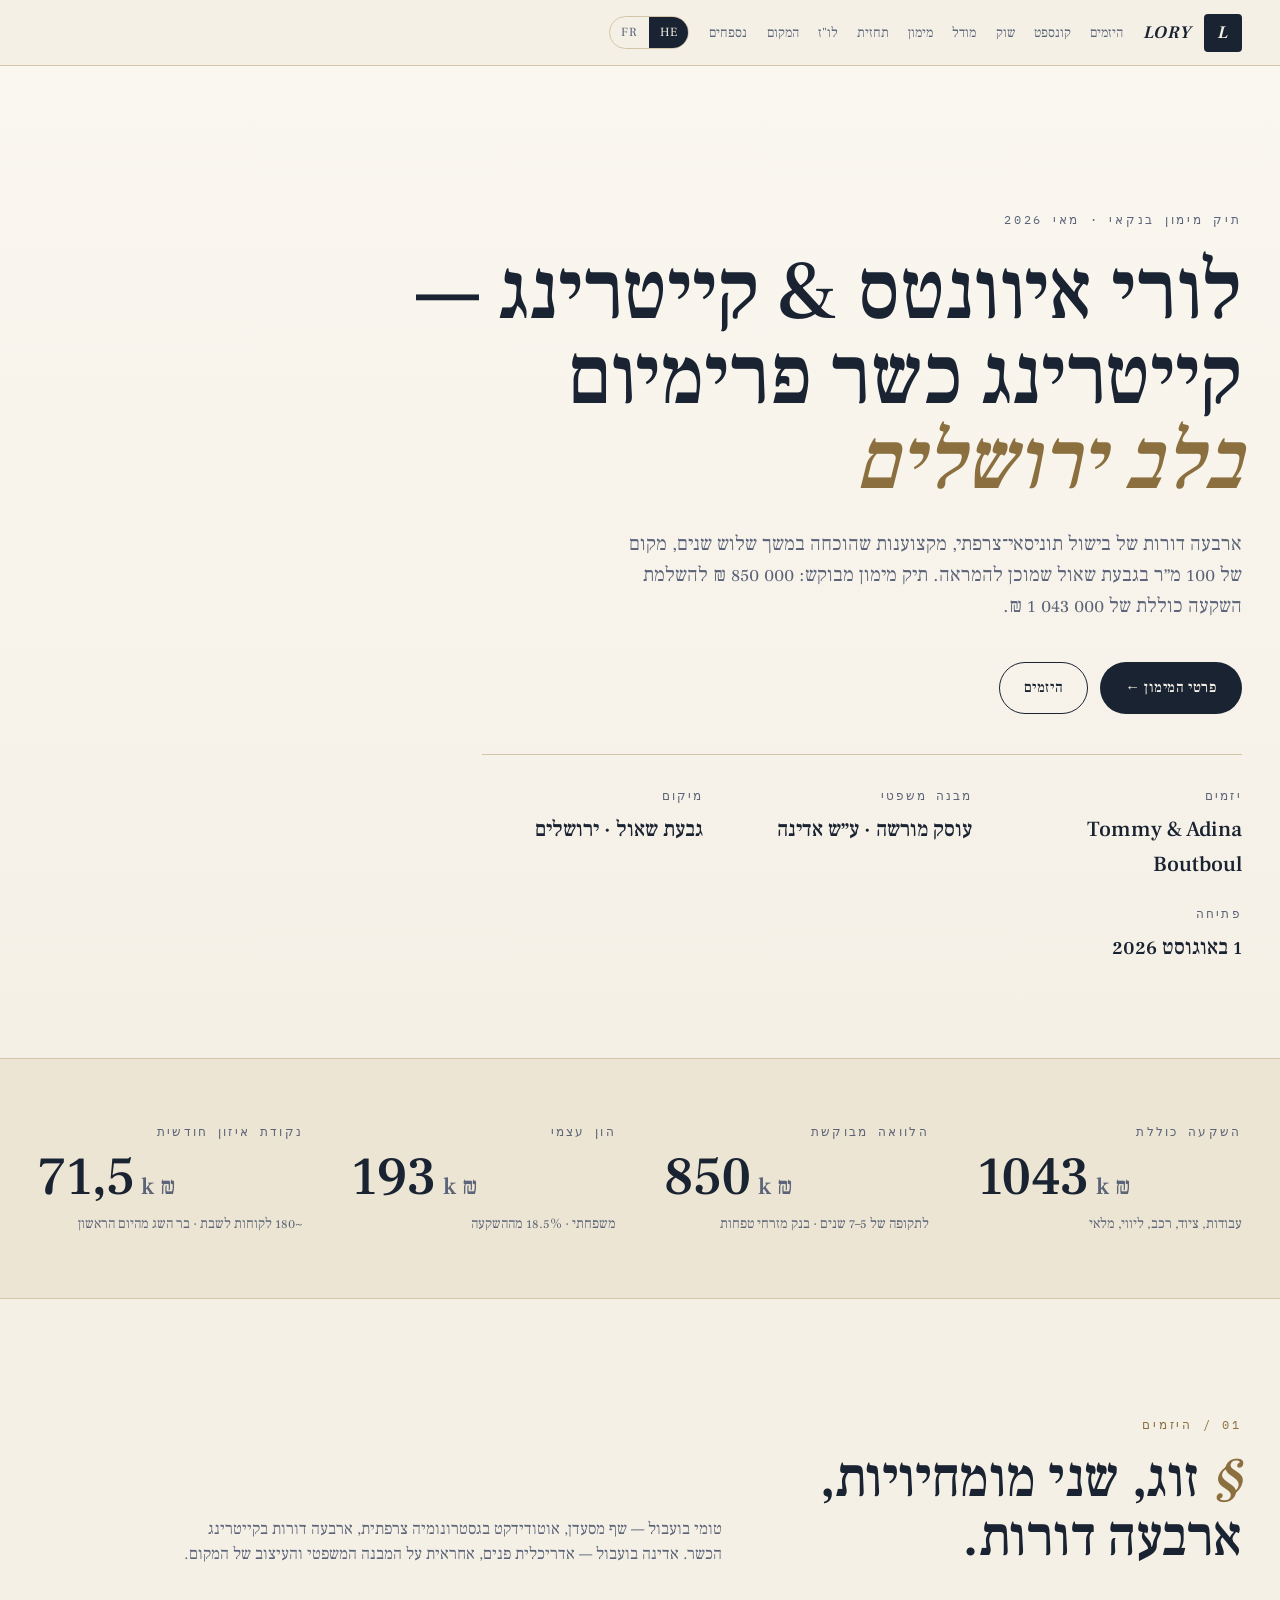
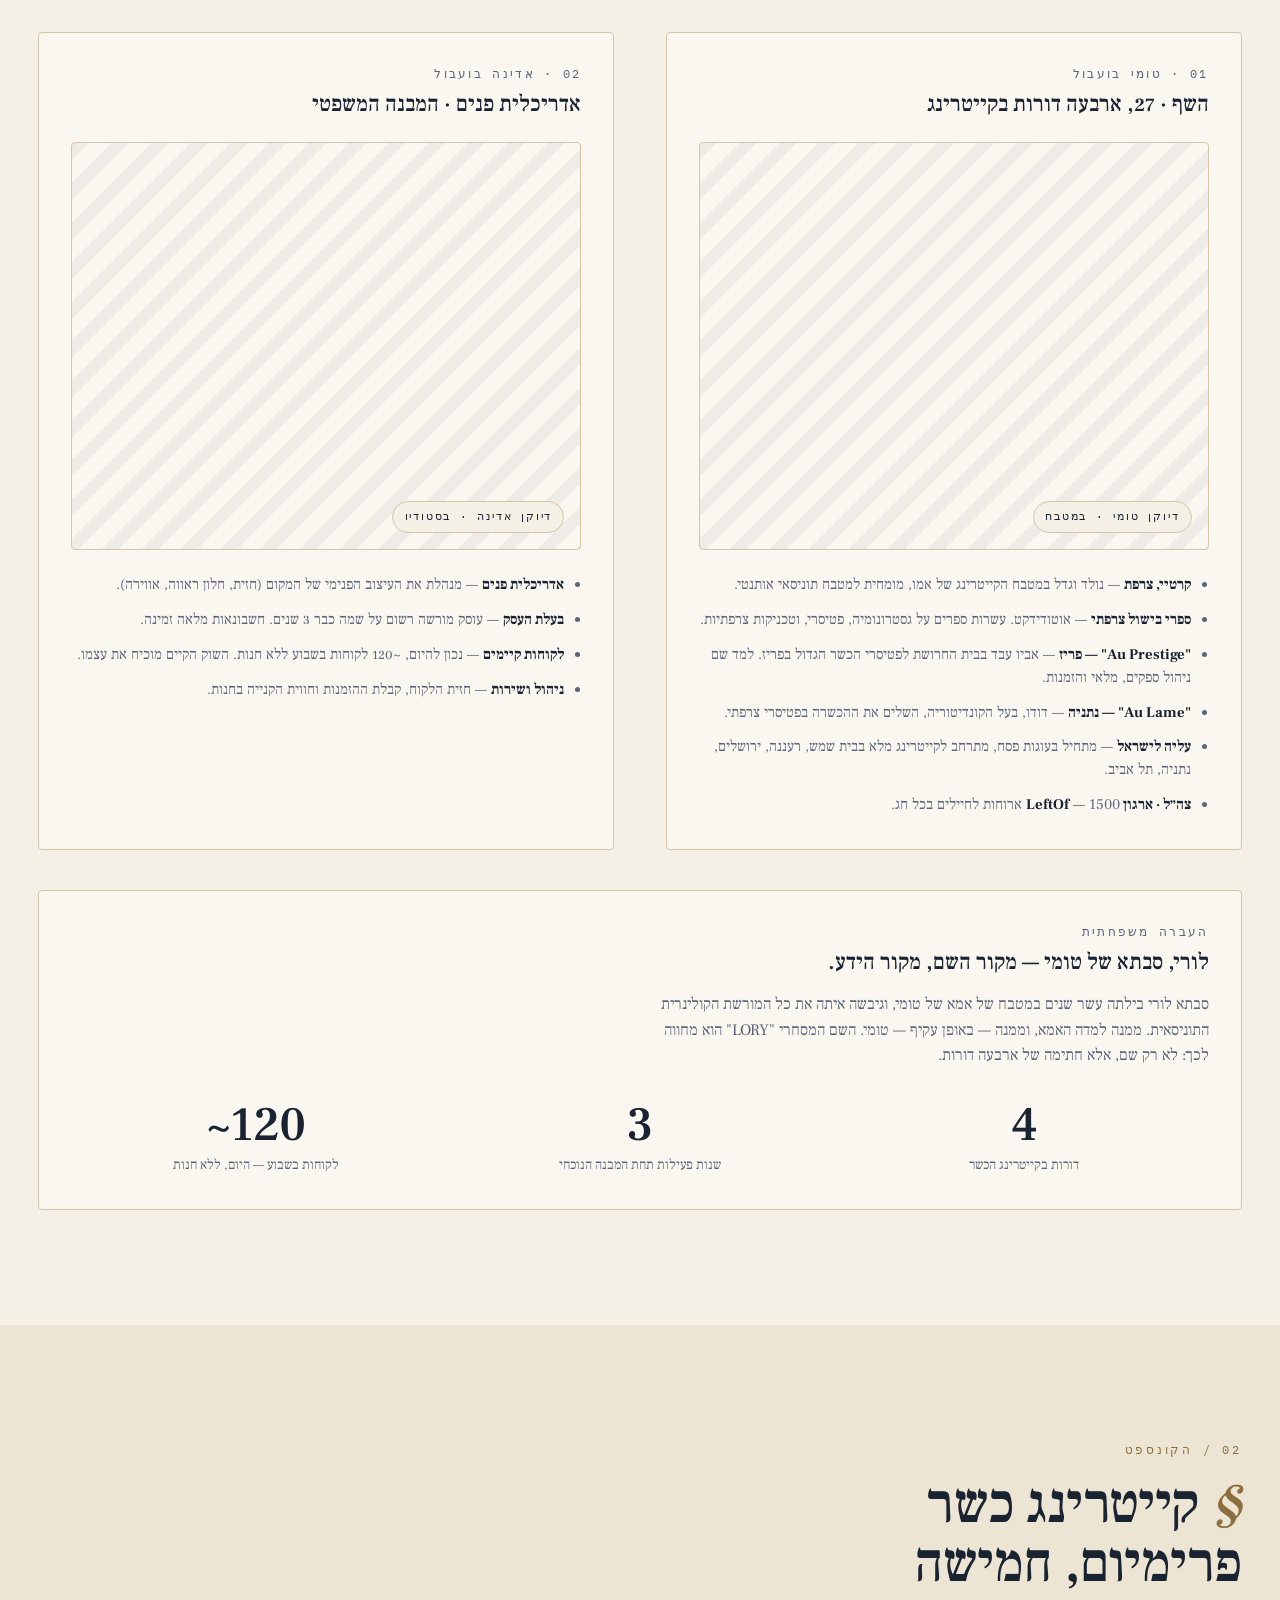
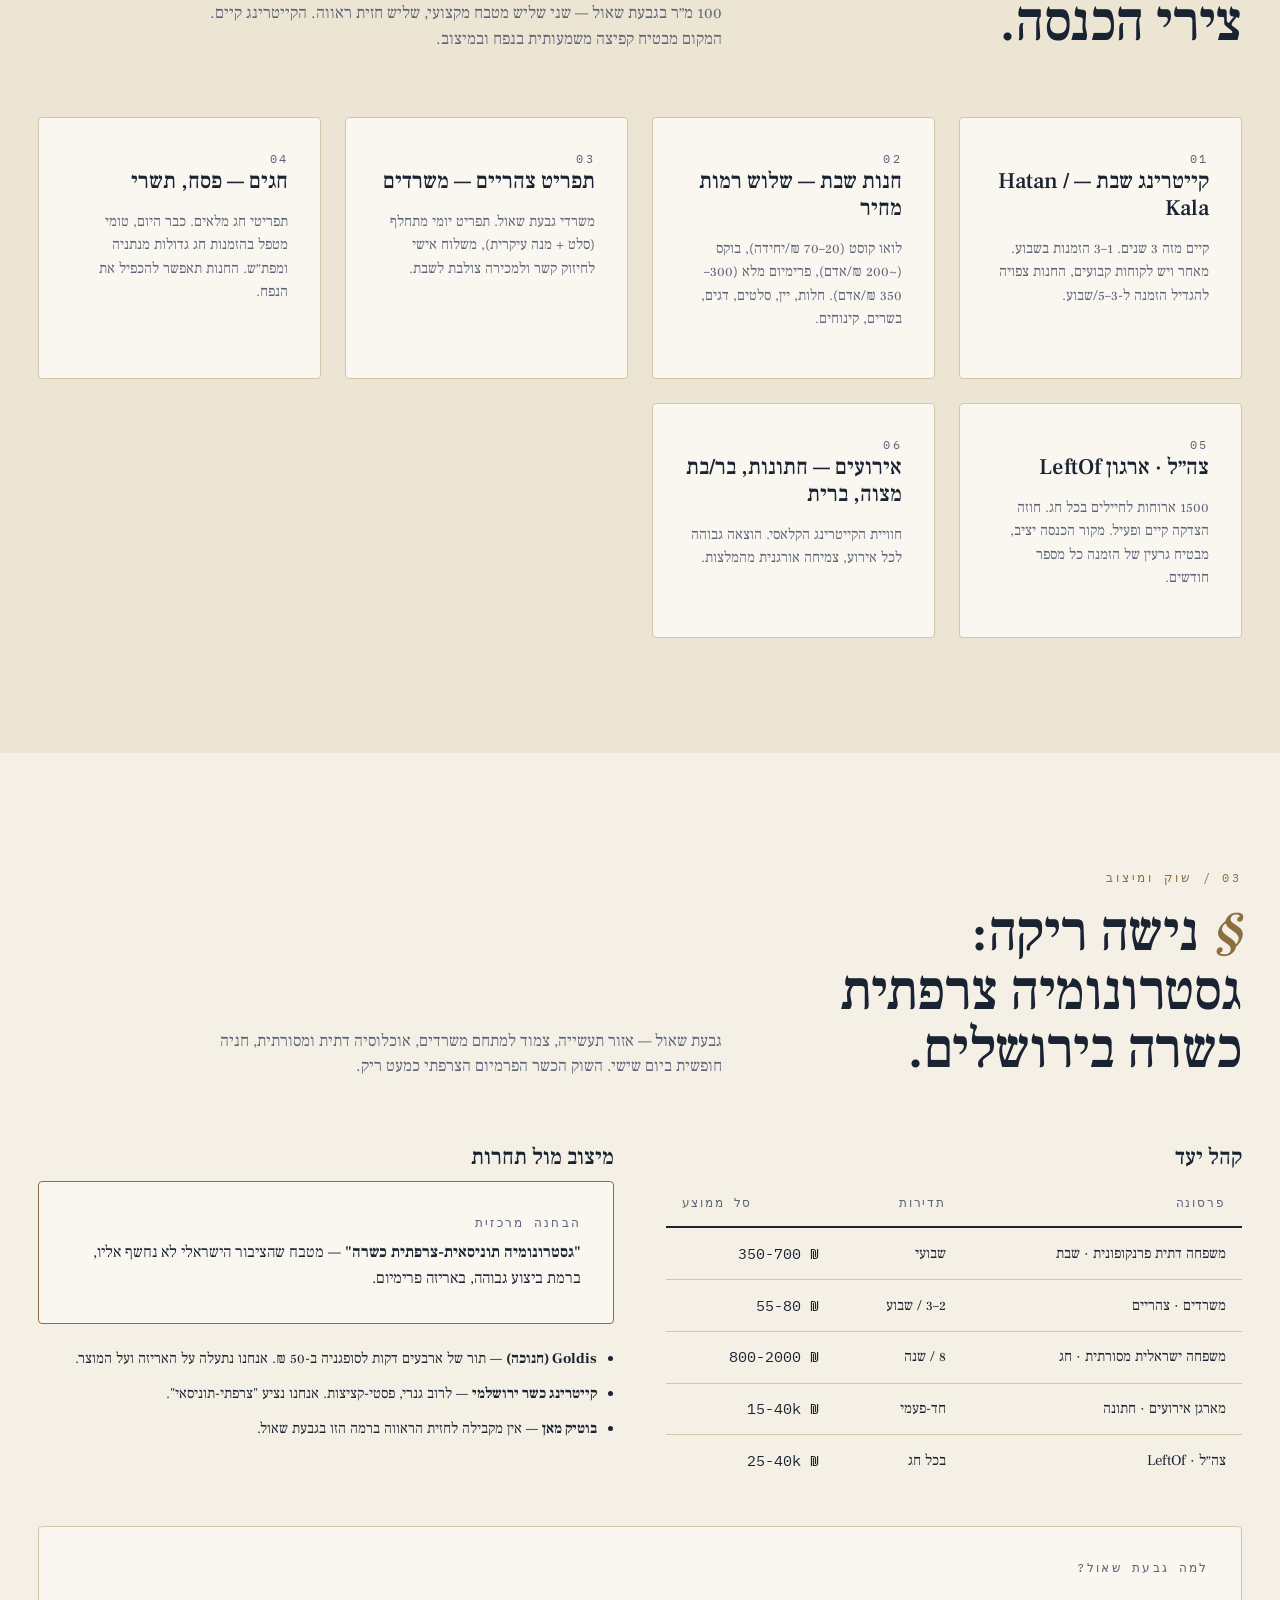
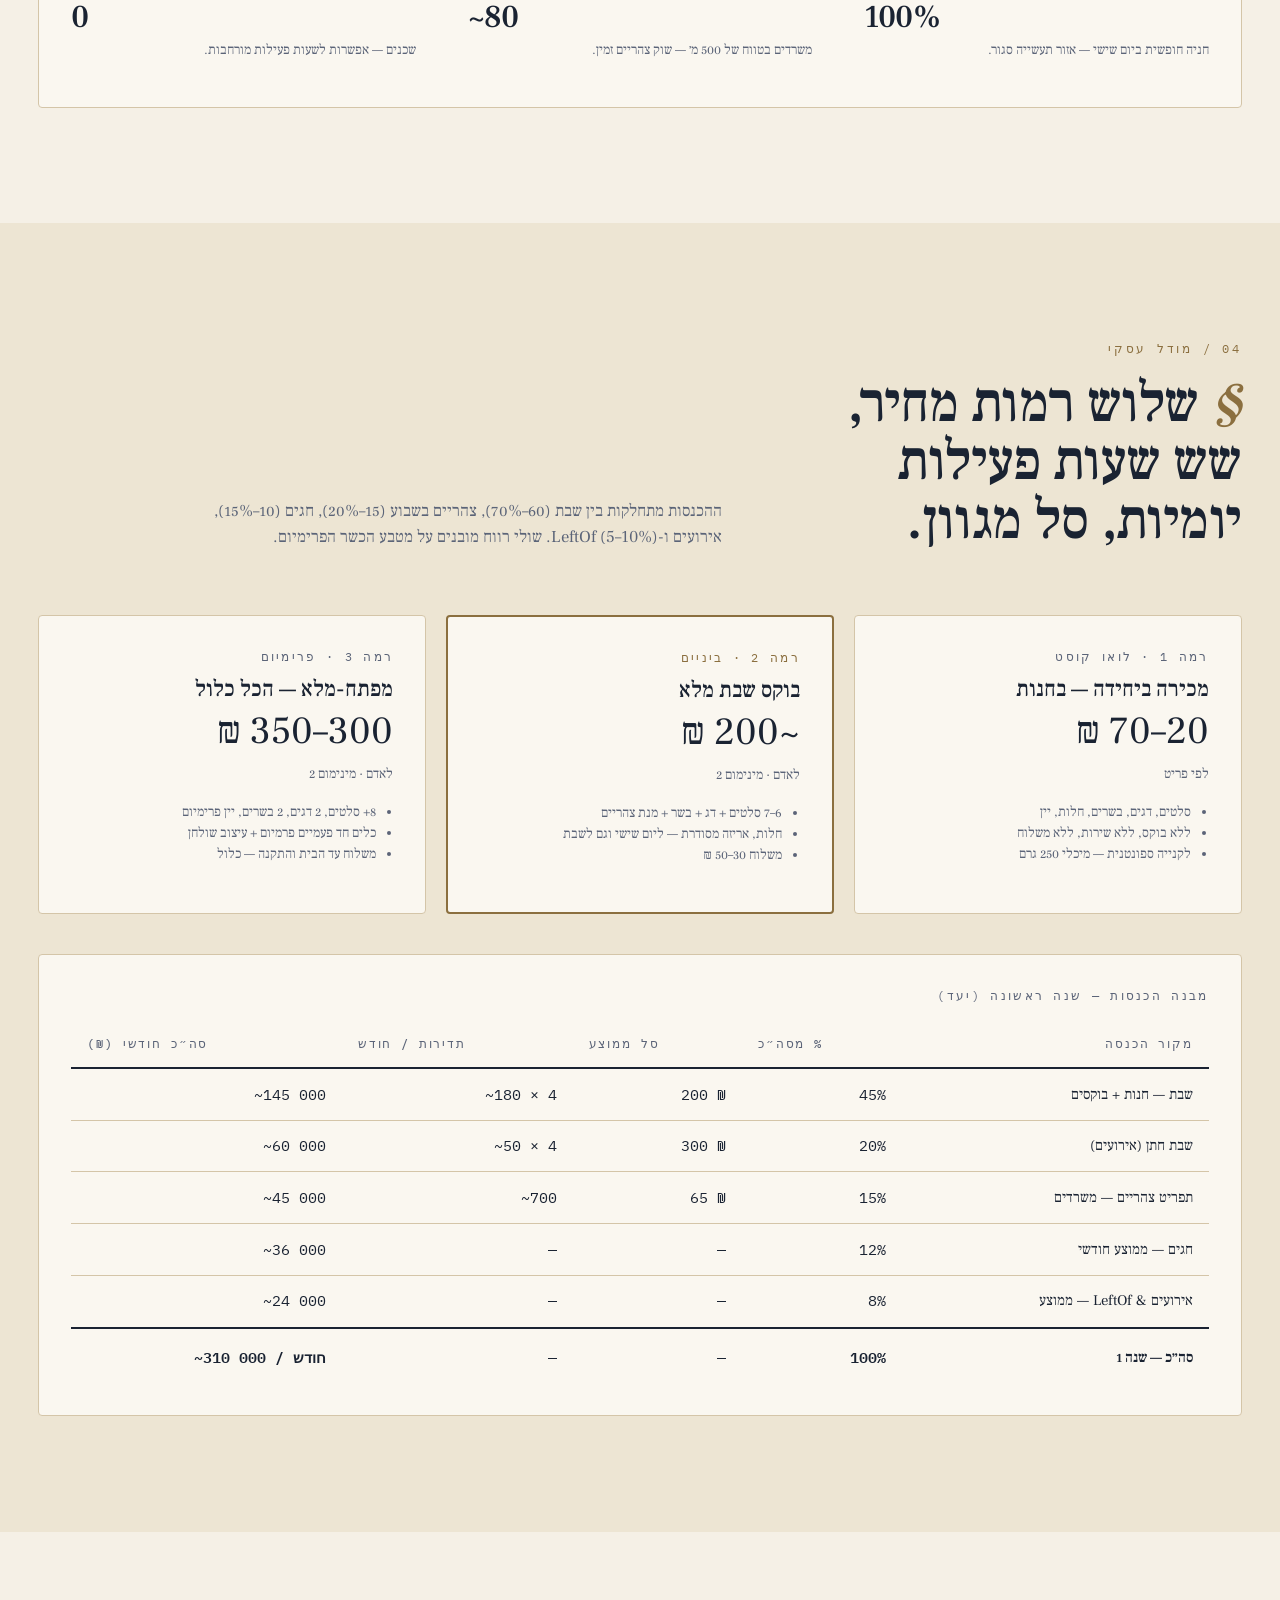
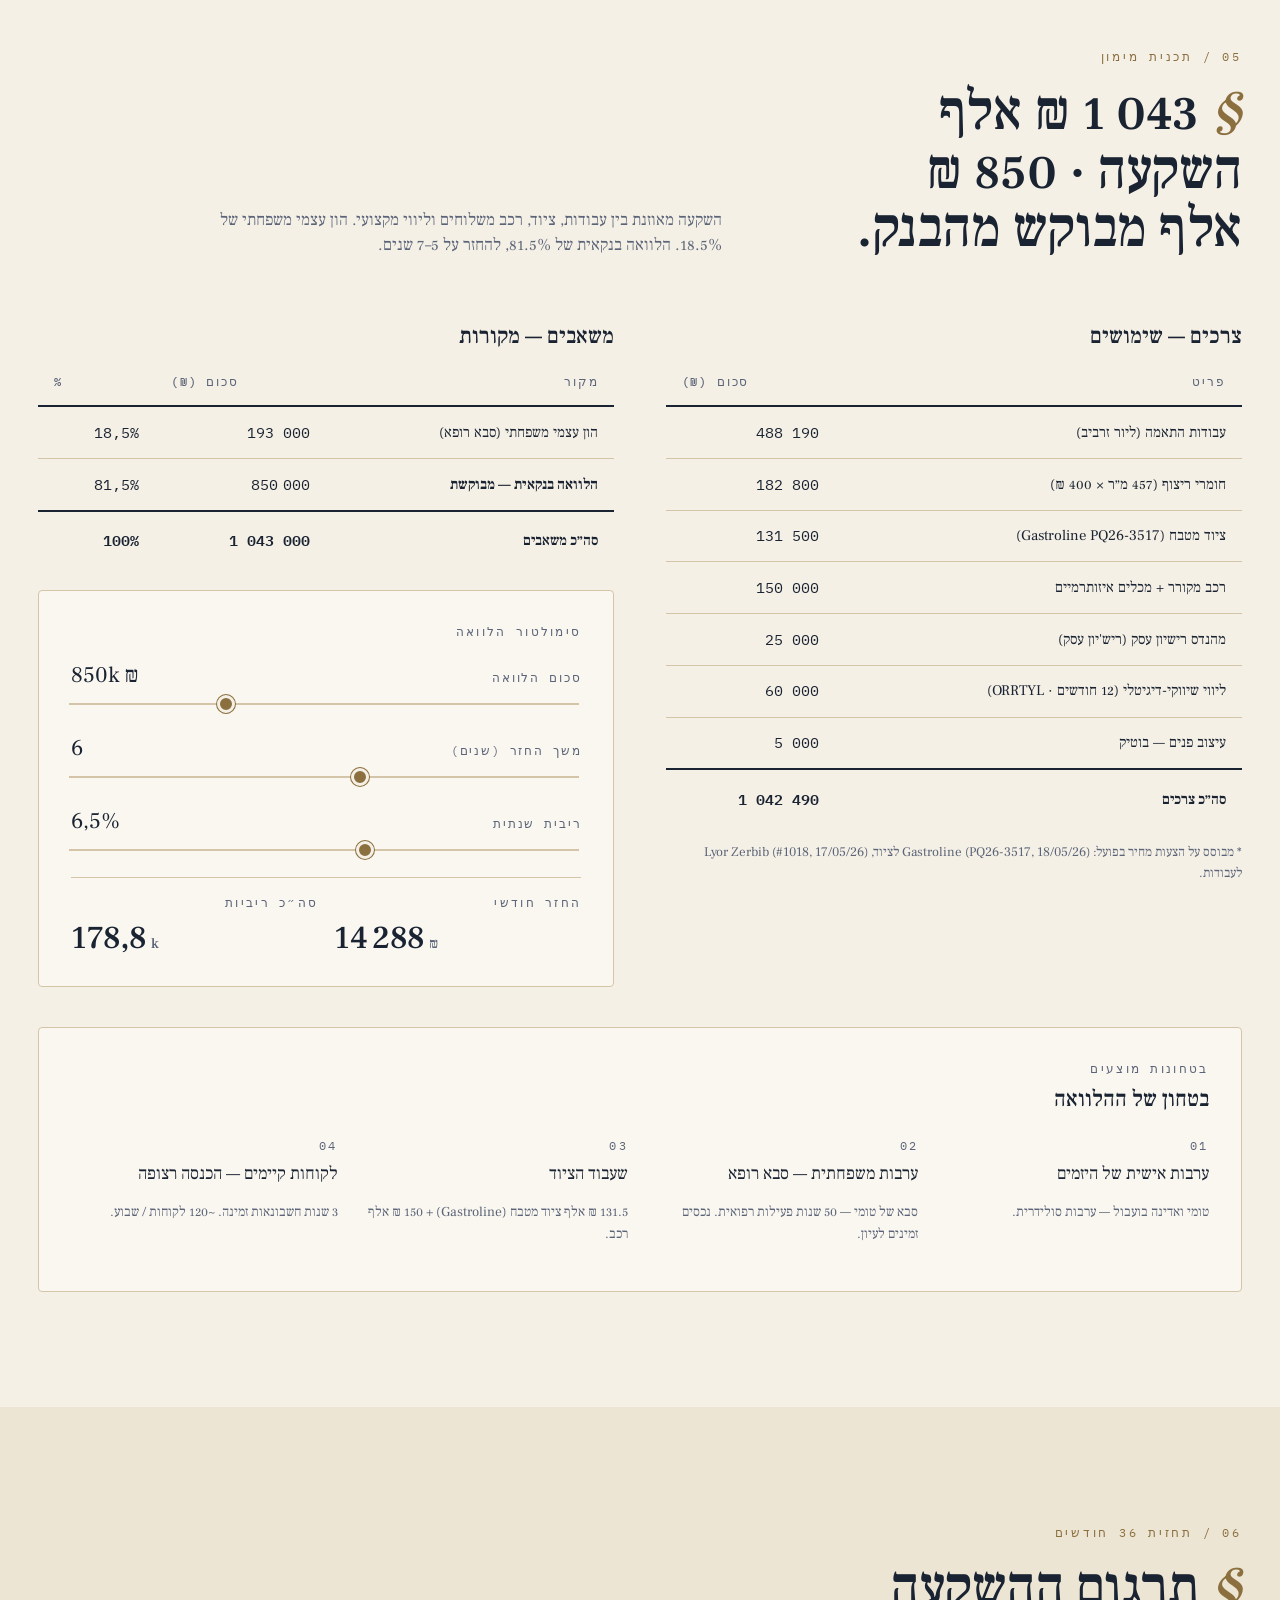
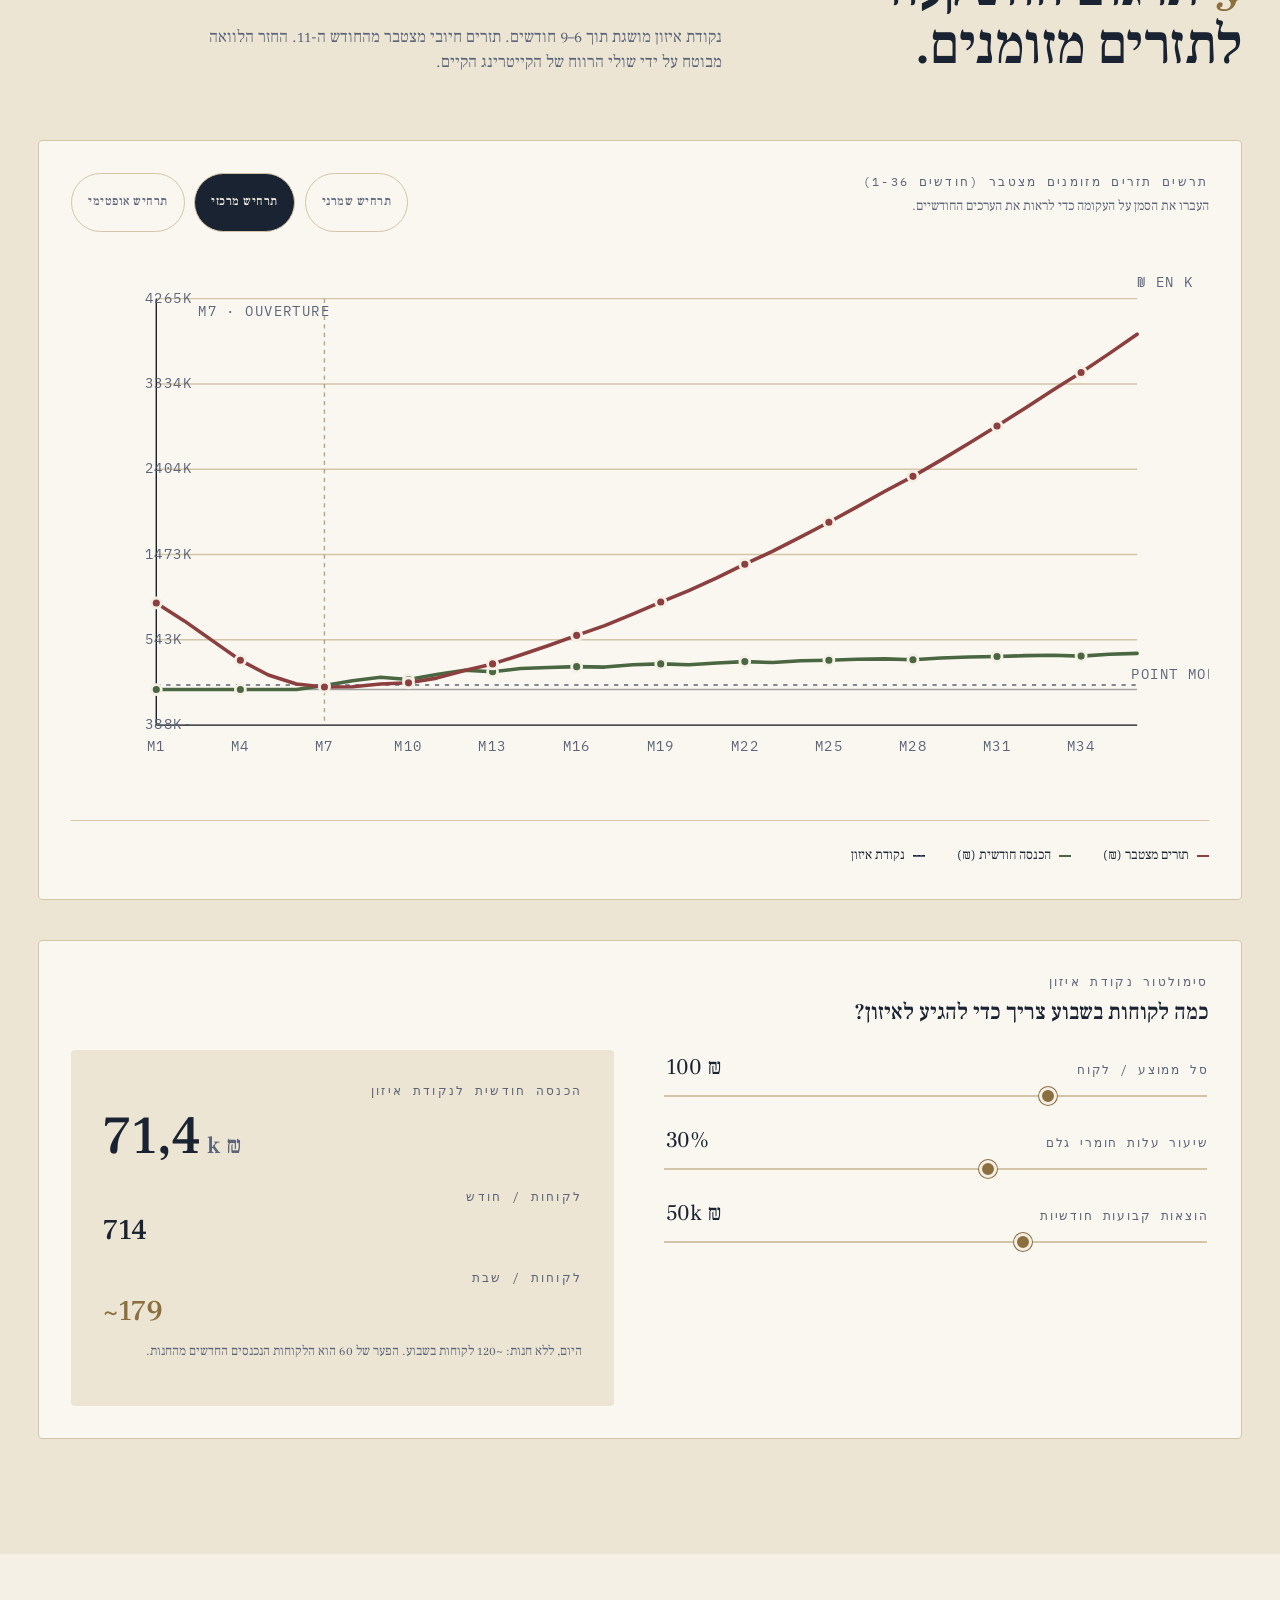
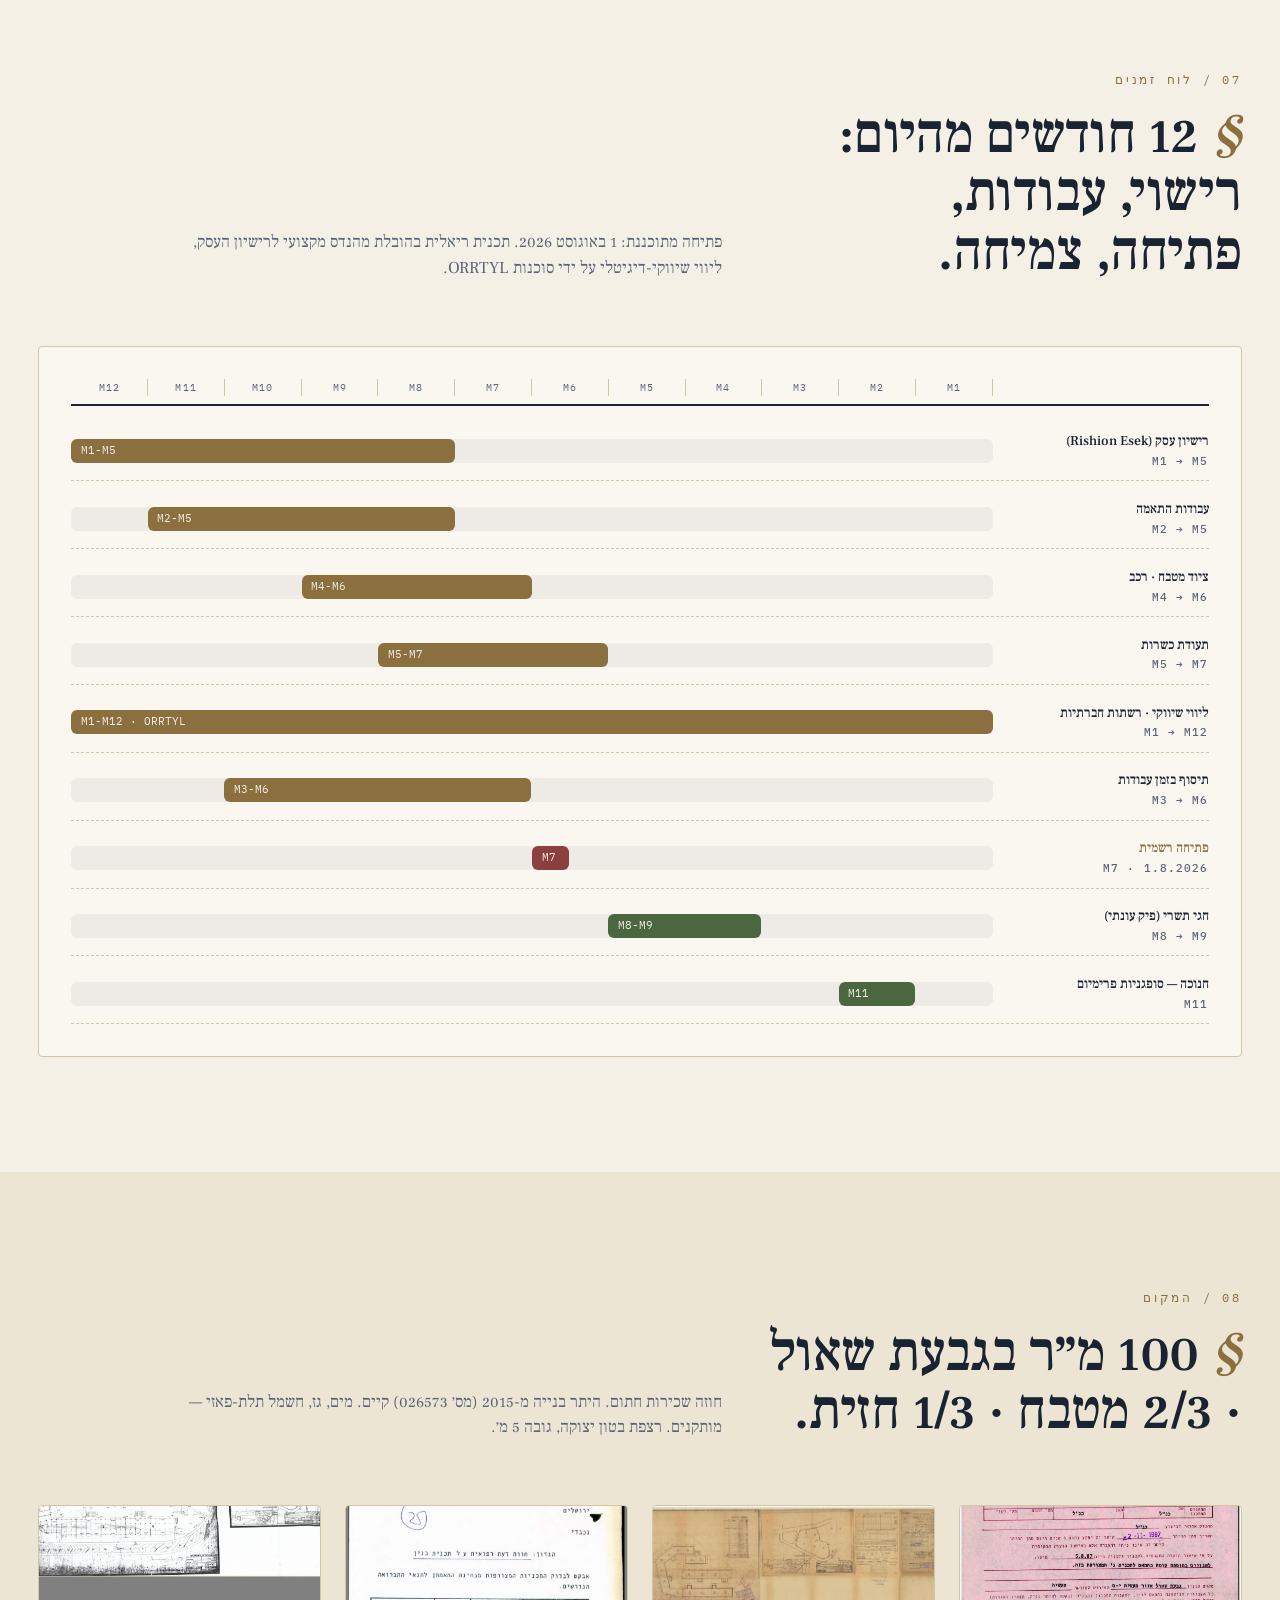
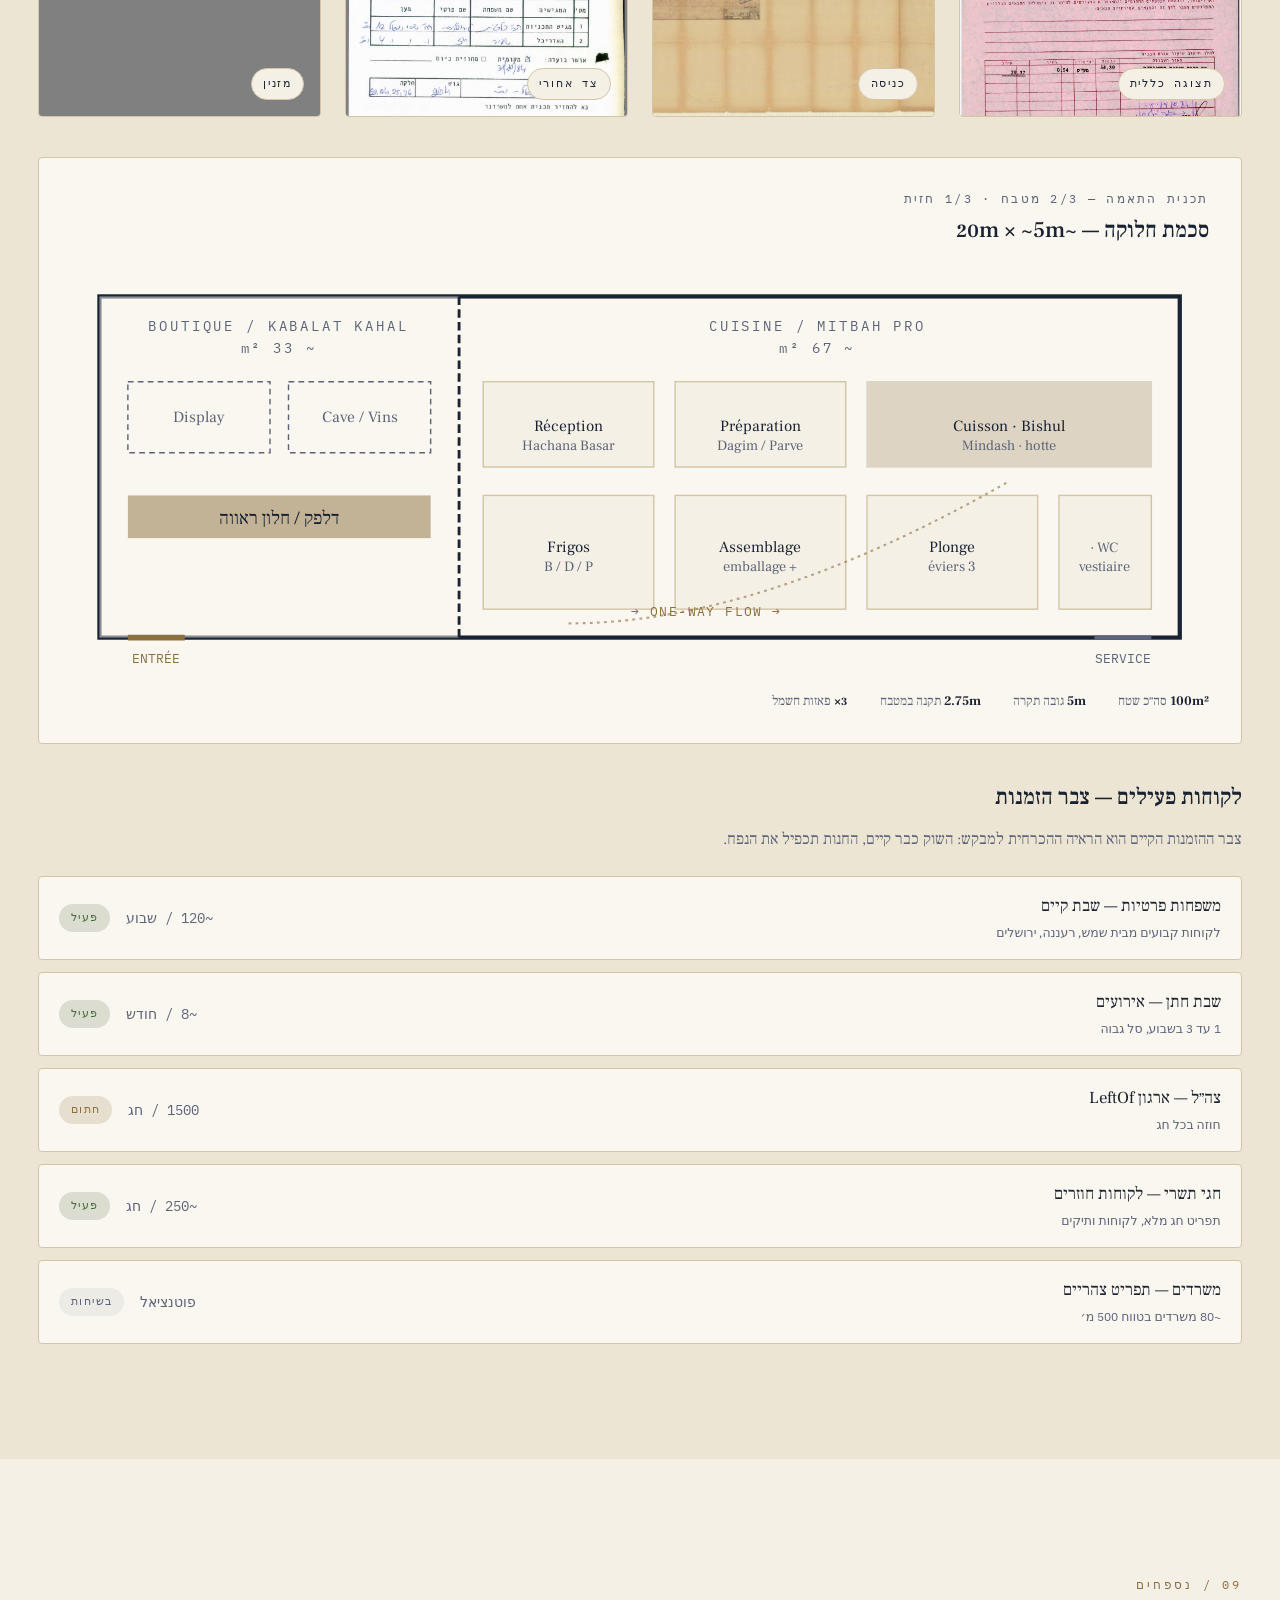
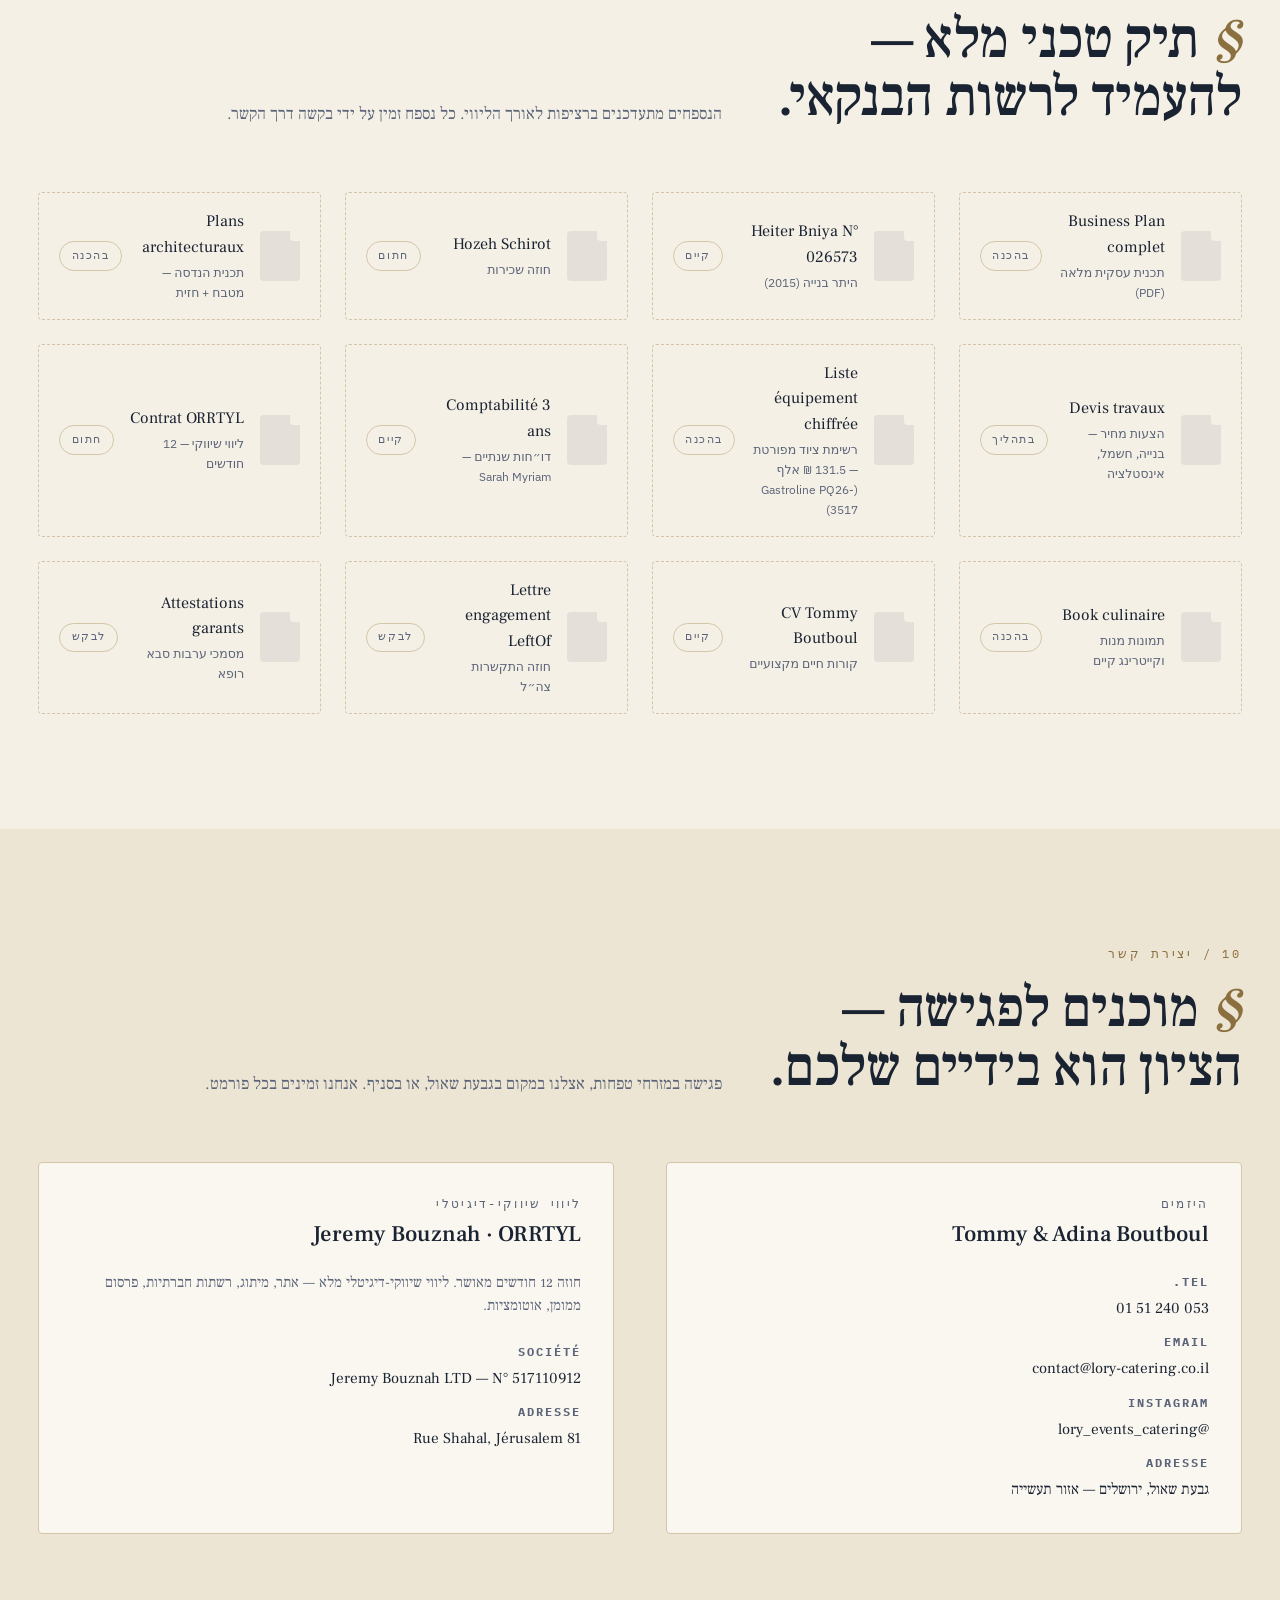
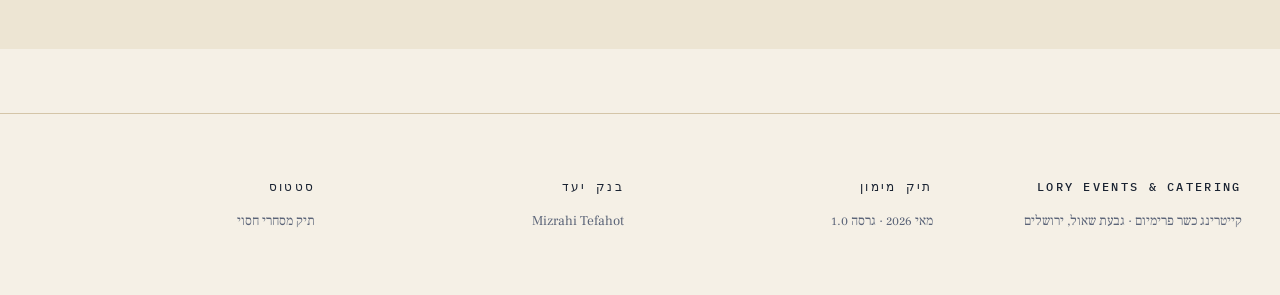
==== site banquier/index.html @ 380289c2 "LORY banker site v3 — multi-page interactive financial dossier" ====
<!DOCTYPE html>
<html lang="he" dir="rtl" data-theme="institutionnel" data-density="default">
<head>
<meta charset="UTF-8">
<meta name="viewport" content="width=device-width, initial-scale=1.0">
<title>LORY Events &amp; Catering — תיק מימון בנקאי / Dossier bancaire</title>
<meta name="description" content="LORY Events &amp; Catering — Dossier de financement bancaire. Tommy &amp; Adina Boutboul. Givat Shaul, Jérusalem. Ouverture août 2026.">
<link rel="preconnect" href="https://fonts.googleapis.com">
<link rel="preconnect" href="https://fonts.gstatic.com" crossorigin>
<link href="https://fonts.googleapis.com/css2?family=Cormorant+Garamond:ital,wght@0,300;0,400;0,500;0,600;1,300;1,400;1,500&family=EB+Garamond:ital,wght@0,400;0,500;0,600;1,400;1,500&family=Frank+Ruhl+Libre:wght@300;400;500;700;900&family=Heebo:wght@300;400;500;700;800&family=IBM+Plex+Mono:wght@400;500&family=IBM+Plex+Sans:wght@300;400;500;600&family=Inter:wght@300;400;500;600;700&family=JetBrains+Mono:wght@400;500&display=swap" rel="stylesheet">
<link rel="stylesheet" href="css/base.css">
<link rel="stylesheet" href="css/themes.css">
</head>
<body>

<!-- ============================================================
     NAV
     ============================================================ -->
<nav class="nav">
  <div class="nav-inner">
    <a class="nav-brand" href="#top">
      <span class="mark">L</span>
      <span class="name">LORY</span>
    </a>
    <ul class="nav-links" role="list" style="list-style:none; padding:0; margin:0;">
      <li><a href="#porteurs"><span class="he">היזמים</span><span class="fr">Porteurs</span></a></li>
      <li><a href="#concept"><span class="he">קונספט</span><span class="fr">Concept</span></a></li>
      <li><a href="#marche"><span class="he">שוק</span><span class="fr">Marché</span></a></li>
      <li><a href="#modele"><span class="he">מודל</span><span class="fr">Modèle</span></a></li>
      <li><a href="#financement"><span class="he">מימון</span><span class="fr">Financement</span></a></li>
      <li><a href="#previsionnel"><span class="he">תחזית</span><span class="fr">Prévisionnel</span></a></li>
      <li><a href="#calendrier"><span class="he">לו"ז</span><span class="fr">Calendrier</span></a></li>
      <li><a href="#local"><span class="he">המקום</span><span class="fr">Local</span></a></li>
      <li><a href="#annexes"><span class="he">נספחים</span><span class="fr">Annexes</span></a></li>
    </ul>
    <div class="nav-lang" role="group" aria-label="Langue">
      <button type="button" data-lang="he" class="on">HE</button>
      <button type="button" data-lang="fr">FR</button>
    </div>
  </div>
</nav>

<!-- ============================================================
     HERO
     ============================================================ -->
<header class="hero" id="top">
  <div class="wrap">
    <div class="hero-eyebrow"><span class="he">תיק מימון בנקאי · מאי 2026</span><span class="fr">Dossier de financement bancaire · Mai 2026</span></div>

    <h1 class="hero-title">
      <span class="he">לורי איוונטס &amp; קייטרינג —<br>קייטרינג כשר פרימיום<br><em>בלב ירושלים</em></span>
      <span class="fr">LORY Events &amp; Catering —<br>Le traiteur casher premium<br><em>au cœur de Jérusalem</em></span>
    </h1>

    <p class="hero-lede">
      <span class="he">ארבעה דורות של בישול תוניסאי־צרפתי, מקצוענות שהוכחה במשך שלוש שנים, מקום של 100&nbsp;מ״ר בגבעת שאול שמוכן להמראה. תיק מימון מבוקש: 850&nbsp;000&nbsp;₪ להשלמת השקעה כוללת של 1&nbsp;043&nbsp;000&nbsp;₪.</span>
      <span class="fr">Quatre générations de savoir-faire tunisien francisé, une activité de traiteur prouvée sur trois ans, un local de 100&nbsp;m² à Givat Shaul prêt à passer à l'échelle. Dossier de financement&nbsp;: 850&nbsp;000&nbsp;NIS pour compléter un investissement total de 1&nbsp;043&nbsp;000&nbsp;NIS.</span>
    </p>

    <div style="display:flex; gap:0.75rem; flex-wrap:wrap;">
      <a href="#financement" class="btn btn-primary"><span class="he">פרטי המימון ←</span><span class="fr">Détail du financement →</span></a>
      <a href="#porteurs" class="btn btn-outline"><span class="he">היזמים</span><span class="fr">Les porteurs</span></a>
    </div>

    <dl class="hero-meta">
      <div>
        <dt><span class="he">יזמים</span><span class="fr">Porteurs</span></dt>
        <dd>Tommy &amp; Adina Boutboul</dd>
      </div>
      <div>
        <dt><span class="he">מבנה משפטי</span><span class="fr">Structure</span></dt>
        <dd><span class="he">עוסק מורשה · ע״ש אדינה</span><span class="fr">Ossek Murshe · au nom d'Adina</span></dd>
      </div>
      <div>
        <dt><span class="he">מיקום</span><span class="fr">Localisation</span></dt>
        <dd><span class="he">גבעת שאול · ירושלים</span><span class="fr">Givat Shaul · Jérusalem</span></dd>
      </div>
      <div>
        <dt><span class="he">פתיחה</span><span class="fr">Ouverture</span></dt>
        <dd><span class="he">1 באוגוסט 2026</span><span class="fr">1<sup>er</sup> août 2026</span></dd>
      </div>
    </dl>
  </div>
</header>

<!-- ============================================================
     KPI BAND
     ============================================================ -->
<section class="kpi-band">
  <div class="wrap">
    <div class="kpi-grid">
      <div class="kpi">
        <div class="kpi-label"><span class="he">השקעה כוללת</span><span class="fr">Investissement total</span></div>
        <div class="kpi-value" id="kpi-total">1 043<span class="unit">k ₪</span></div>
        <div class="kpi-sub"><span class="he">עבודות, ציוד, רכב, ליווי, מלאי</span><span class="fr">Travaux, équipement, véhicule, accompagnement, stock</span></div>
      </div>
      <div class="kpi">
        <div class="kpi-label"><span class="he">הלוואה מבוקשת</span><span class="fr">Prêt demandé</span></div>
        <div class="kpi-value" id="kpi-loan">850<span class="unit">k ₪</span></div>
        <div class="kpi-sub"><span class="he">לתקופה של 5–7 שנים · בנק מזרחי טפחות</span><span class="fr">Sur 5 à 7 ans · Banque Mizrahi Tefahot</span></div>
      </div>
      <div class="kpi">
        <div class="kpi-label"><span class="he">הון עצמי</span><span class="fr">Apport personnel</span></div>
        <div class="kpi-value">193<span class="unit">k ₪</span></div>
        <div class="kpi-sub"><span class="he">משפחתי · 18.5% מההשקעה</span><span class="fr">Familial · 18,5% de l'investissement</span></div>
      </div>
      <div class="kpi">
        <div class="kpi-label"><span class="he">נקודת איזון חודשית</span><span class="fr">Point mort mensuel</span></div>
        <div class="kpi-value">71,5<span class="unit">k ₪</span></div>
        <div class="kpi-sub"><span class="he">~180 לקוחות לשבת · בר השג מהיום הראשון</span><span class="fr">~180 couverts par Shabbat · accessible dès M1</span></div>
      </div>
    </div>
  </div>
</section>

<!-- ============================================================
     PORTEURS
     ============================================================ -->
<section class="section" id="porteurs">
  <div class="wrap">
    <header class="section-head">
      <div>
        <div class="section-num">01 / <span class="he">היזמים</span><span class="fr">Les porteurs</span></div>
        <h2 class="section-title"><span class="he">זוג, שני מומחיויות, ארבעה דורות.</span><span class="fr">Un couple, deux expertises, quatre générations.</span></h2>
      </div>
      <p class="section-lede"><span class="he">טומי בועבול — שף מסעדן, אוטודידקט בגסטרונומיה צרפתית, ארבעה דורות בקייטרינג הכשר. אדינה בועבול — אדריכלית פנים, אחראית על המבנה המשפטי והעיצוב של המקום.</span><span class="fr">Tommy Boutboul — chef cuisinier, autodidacte en gastronomie française, héritier de quatre générations dans le traiteur casher. Adina Boutboul — architecte d'intérieur, titulaire de la structure juridique et responsable du design du local.</span></p>
    </header>

    <div class="split split-2">
      <article class="card">
        <div class="eyebrow">01 · <span class="he">טומי בועבול</span><span class="fr">Tommy Boutboul</span></div>
        <h3 class="subtitle" style="margin-top:0.5rem;"><span class="he">השף · 27, ארבעה דורות בקייטרינג</span><span class="fr">Le chef · 27 ans, 4<sup>e</sup> génération</span></h3>
        <div class="img-placeholder draft" style="aspect-ratio: 5/4; margin: 1.5rem 0;">
          <span class="tag"><span class="he">דיוקן טומי · במטבח</span><span class="fr">portrait Tommy · en cuisine</span></span>
        </div>
        <ul class="stack-sm" style="padding-inline-start: 1.1rem; margin: 0; color: var(--ink-soft); font-size: 0.92rem; line-height: 1.55;">
          <li><span class="he"><strong style="color:var(--ink)">קרטיי, צרפת</strong> — נולד וגדל במטבח הקייטרינג של אמו, מומחית למטבח תוניסאי אותנטי.</span><span class="fr"><strong>Créteil, France</strong> — a grandi dans la cuisine du traiteur de sa mère, spécialiste de cuisine tunisienne authentique.</span></li>
          <li><span class="he"><strong style="color:var(--ink)">ספרי בישול צרפתי</strong> — אוטודידקט. עשרות ספרים על גסטרונומיה, פטיסרי, וטכניקות צרפתיות.</span><span class="fr"><strong>Livres de cuisine française</strong> — formation autodidacte. Des dizaines d'ouvrages de gastronomie, pâtisserie et techniques.</span></li>
          <li><span class="he"><strong style="color:var(--ink)">"Au Prestige" — פריז</strong> — אביו עבד בבית החרושת לפטיסרי הכשר הגדול בפריז. למד שם ניהול ספקים, מלאי והזמנות.</span><span class="fr"><strong>« Au Prestige » — Paris</strong> — le père y travaillait dans la grande usine de pâtisserie casher. Apprentissage gestion fournisseurs, stocks, commandes.</span></li>
          <li><span class="he"><strong style="color:var(--ink)">"Au Lame" — נתניה</strong> — דודו, בעל הקונדיטוריה, השלים את ההכשרה בפטיסרי צרפתי.</span><span class="fr"><strong>« Au Lame » — Netanya</strong> — l'oncle pâtissier a complété la formation en pâtisserie française.</span></li>
          <li><span class="he"><strong style="color:var(--ink)">עליה לישראל</strong> — מתחיל בעוגות פסח, מתרחב לקייטרינג מלא בבית שמש, רעננה, ירושלים, נתניה, תל אביב.</span><span class="fr"><strong>Aliyah</strong> — démarre par les gâteaux de Pessah, s'étend en traiteur complet : Beit Shemesh, Raanana, Jérusalem, Netanya, Tel Aviv.</span></li>
          <li><span class="he"><strong style="color:var(--ink)">צה״ל · ארגון LeftOf</strong> — 1500 ארוחות לחיילים בכל חג.</span><span class="fr"><strong>TSAHAL · Association LeftOf</strong> — 1500 repas par fête livrés aux soldats.</span></li>
        </ul>
      </article>

      <article class="card">
        <div class="eyebrow">02 · <span class="he">אדינה בועבול</span><span class="fr">Adina Boutboul</span></div>
        <h3 class="subtitle" style="margin-top:0.5rem;"><span class="he">אדריכלית פנים · המבנה המשפטי</span><span class="fr">Architecte d'intérieur · la structure</span></h3>
        <div class="img-placeholder draft" style="aspect-ratio: 5/4; margin: 1.5rem 0;">
          <span class="tag"><span class="he">דיוקן אדינה · בסטודיו</span><span class="fr">portrait Adina · en studio</span></span>
        </div>
        <ul class="stack-sm" style="padding-inline-start: 1.1rem; margin: 0; color: var(--ink-soft); font-size: 0.92rem; line-height: 1.55;">
          <li><span class="he"><strong style="color:var(--ink)">אדריכלית פנים</strong> — מנהלת את העיצוב הפנימי של המקום (חזית, חלון ראווה, אווירה).</span><span class="fr"><strong>Architecte d'intérieur</strong> — pilote l'aménagement intérieur du local (boutique, vitrine, ambiance).</span></li>
          <li><span class="he"><strong style="color:var(--ink)">בעלת העסק</strong> — עוסק מורשה רשום על שמה כבר 3 שנים. חשבונאות מלאה זמינה.</span><span class="fr"><strong>Titulaire du Ossek Murshe</strong> — enregistré à son nom depuis 3 ans. Comptabilité disponible sur les 3 exercices.</span></li>
          <li><span class="he"><strong style="color:var(--ink)">לקוחות קיימים</strong> — נכון להיום, ~120 לקוחות בשבוע ללא חנות. השוק הקיים מוכיח את עצמו.</span><span class="fr"><strong>Clients actuels</strong> — à ce jour, ~120 couverts/semaine sans boutique. Le marché est déjà actif.</span></li>
          <li><span class="he"><strong style="color:var(--ink)">ניהול ושירות</strong> — חזית הלקוח, קבלת ההזמנות וחווית הקנייה בחנות.</span><span class="fr"><strong>Service &amp; relation client</strong> — gestion de la vitrine, des commandes et de l'expérience boutique.</span></li>
        </ul>
      </article>
    </div>

    <!-- 4 generations -->
    <div class="card" style="margin-top: 2.5rem;">
      <div class="eyebrow"><span class="he">העברה משפחתית</span><span class="fr">Transmission familiale</span></div>
      <h3 class="subtitle" style="margin-top:0.5rem;"><span class="he">לורי, סבתא של טומי — מקור השם, מקור הידע.</span><span class="fr">Lorie, la grand-mère de Tommy — origine du nom, origine du savoir.</span></h3>
      <p class="muted" style="max-width:62ch;">
        <span class="he">סבתא לורי בילתה עשר שנים במטבח של אמא של טומי, וגיבשה איתה את כל המורשת הקולינרית התוניסאית. ממנה למדה האמא, וממנה — באופן עקיף — טומי. השם המסחרי "LORY" הוא מחווה לכך: לא רק שם, אלא חתימה של ארבעה דורות.</span>
        <span class="fr">La grand-mère Lorie a passé dix ans dans la cuisine de la mère de Tommy, lui transmettant l'ensemble du savoir-faire tunisien. De celle-ci a appris la mère, et de celle-ci — indirectement — Tommy. Le nom commercial « LORY » est une dédicace : pas seulement un nom, mais la signature de quatre générations.</span>
      </p>
      <div class="split split-3" style="margin-top:2rem; gap: 1rem;">
        <div style="text-align:center;">
          <div class="kpi-value" style="font-size: clamp(2rem, 4vw, 3rem);">4</div>
          <div class="muted" style="font-size:0.85rem; margin-top:0.4rem;"><span class="he">דורות בקייטרינג הכשר</span><span class="fr">générations dans le traiteur casher</span></div>
        </div>
        <div style="text-align:center;">
          <div class="kpi-value" style="font-size: clamp(2rem, 4vw, 3rem);">3</div>
          <div class="muted" style="font-size:0.85rem; margin-top:0.4rem;"><span class="he">שנות פעילות תחת המבנה הנוכחי</span><span class="fr">années d'activité sous la structure actuelle</span></div>
        </div>
        <div style="text-align:center;">
          <div class="kpi-value" style="font-size: clamp(2rem, 4vw, 3rem);">~120</div>
          <div class="muted" style="font-size:0.85rem; margin-top:0.4rem;"><span class="he">לקוחות בשבוע — היום, ללא חנות</span><span class="fr">couverts par semaine — aujourd'hui, sans boutique</span></div>
        </div>
      </div>
    </div>
  </div>
</section>

<!-- ============================================================
     CONCEPT
     ============================================================ -->
<section class="section" id="concept" style="background: var(--bg-band);">
  <div class="wrap">
    <header class="section-head">
      <div>
        <div class="section-num">02 / <span class="he">הקונספט</span><span class="fr">Le concept</span></div>
        <h2 class="section-title"><span class="he">קייטרינג כשר פרימיום, חמישה צירי הכנסה.</span><span class="fr">Un traiteur casher premium, cinq axes de revenus.</span></h2>
      </div>
      <p class="section-lede"><span class="he">100&nbsp;מ״ר בגבעת שאול — שני שליש מטבח מקצועי, שליש חזית ראווה. הקייטרינג קיים. המקום מבטיח קפיצה משמעותית בנפח ובמיצוב.</span><span class="fr">100&nbsp;m² à Givat Shaul — deux tiers de cuisine professionnelle, un tiers de vitrine boutique. Le traiteur existe. Le local permet le saut d'échelle et de positionnement.</span></p>
    </header>

    <div class="cards-grid">
      <article class="card">
        <div class="eyebrow">01</div>
        <h3 class="subtitle"><span class="he">קייטרינג שבת — Hatan / Kala</span><span class="fr">Traiteur Shabbat Hatan / Kala</span></h3>
        <p class="muted" style="font-size:0.92rem;"><span class="he">קיים מזה 3 שנים. 1–3 הזמנות בשבוע. מאחר ויש לקוחות קבועים, החנות צפויה להגדיל הזמנה ל-3–5/שבוע.</span><span class="fr">Activité existante depuis 3 ans. 1 à 3 commandes/semaine. La boutique permettra de monter à 3-5/semaine.</span></p>
      </article>
      <article class="card">
        <div class="eyebrow">02</div>
        <h3 class="subtitle"><span class="he">חנות שבת — שלוש רמות מחיר</span><span class="fr">Boutique Shabbat — 3 niveaux</span></h3>
        <p class="muted" style="font-size:0.92rem;"><span class="he">לואו קוסט (20–70 ₪/יחידה), בוקס (~200 ₪/אדם), פרימיום מלא (300–350 ₪/אדם). חלות, יין, סלטים, דגים, בשרים, קינוחים.</span><span class="fr">Low-cost à l'unité (20-70 NIS), box milieu de gamme (~200 NIS/pers), haut de gamme clé en main (300-350 NIS/pers). Halot, vin, salades, poissons, viandes, desserts.</span></p>
      </article>
      <article class="card">
        <div class="eyebrow">03</div>
        <h3 class="subtitle"><span class="he">תפריט צהריים — משרדים</span><span class="fr">Menu midi bureaux</span></h3>
        <p class="muted" style="font-size:0.92rem;"><span class="he">משרדי גבעת שאול. תפריט יומי מתחלף (סלט + מנה עיקרית), משלוח אישי לחיזוק קשר ולמכירה צולבת לשבת.</span><span class="fr">Bureaux de Givat Shaul. Menu quotidien rotatif (salade + plat chaud). Livraison personnelle pour fidélisation et cross-sell Shabbat.</span></p>
      </article>
      <article class="card">
        <div class="eyebrow">04</div>
        <h3 class="subtitle"><span class="he">חגים — פסח, תשרי</span><span class="fr">Fêtes juives — Pessah, Tishrei</span></h3>
        <p class="muted" style="font-size:0.92rem;"><span class="he">תפריטי חג מלאים. כבר היום, טומי מטפל בהזמנות חג גדולות מנתניה ומפת״ש. החנות תאפשר להכפיל את הנפח.</span><span class="fr">Menus clé en main pour Pessah et fêtes de Tishrei. Tommy gère déjà aujourd'hui des commandes importantes depuis Netanya et ailleurs. Doublement du volume attendu.</span></p>
      </article>
      <article class="card">
        <div class="eyebrow">05</div>
        <h3 class="subtitle"><span class="he">צה״ל · ארגון LeftOf</span><span class="fr">Militaire · Association LeftOf</span></h3>
        <p class="muted" style="font-size:0.92rem;"><span class="he">1500 ארוחות לחיילים בכל חג. חוזה הצדקה קיים ופעיל. מקור הכנסה יציב, מבטיח גרעין של הזמנה כל מספר חודשים.</span><span class="fr">1500 repas/fête livrés aux soldats. Contrat solidaire actif. Source de revenus stable apportant un socle de commande récurrent.</span></p>
      </article>
      <article class="card">
        <div class="eyebrow">06</div>
        <h3 class="subtitle"><span class="he">אירועים — חתונות, בר/בת מצוה, ברית</span><span class="fr">Événements — mariages, bar-mitsva, brit-mila</span></h3>
        <p class="muted" style="font-size:0.92rem;"><span class="he">חוויית הקייטרינג הקלאסי. הוצאה גבוהה לכל אירוע, צמיחה אורגנית מהמלצות.</span><span class="fr">Cœur de métier classique du traiteur. Ticket moyen élevé par événement, croissance organique par bouche-à-oreille.</span></p>
      </article>
    </div>
  </div>
</section>

<!-- ============================================================
     MARCHÉ
     ============================================================ -->
<section class="section" id="marche">
  <div class="wrap">
    <header class="section-head">
      <div>
        <div class="section-num">03 / <span class="he">שוק ומיצוב</span><span class="fr">Marché &amp; positionnement</span></div>
        <h2 class="section-title"><span class="he">נישה ריקה: גסטרונומיה צרפתית כשרה בירושלים.</span><span class="fr">Une niche vide&nbsp;: la gastronomie française casher à Jérusalem.</span></h2>
      </div>
      <p class="section-lede"><span class="he">גבעת שאול — אזור תעשייה, צמוד למתחם משרדים, אוכלוסיה דתית ומסורתית, חניה חופשית ביום שישי. השוק הכשר הפרמיום הצרפתי כמעט ריק.</span><span class="fr">Givat Shaul — zone industrielle adossée à des bureaux, démographie religieuse et traditionnelle, parking 100% libre le vendredi. Le casher premium francophone est une niche quasi vacante.</span></p>
    </header>

    <div class="split split-2">
      <div>
        <h3 class="subtitle"><span class="he">קהל יעד</span><span class="fr">Cibles</span></h3>
        <table class="tbl">
          <thead>
            <tr><th><span class="he">פרסונה</span><span class="fr">Persona</span></th><th><span class="he">תדירות</span><span class="fr">Fréquence</span></th><th class="num"><span class="he">סל ממוצע</span><span class="fr">Panier moyen</span></th></tr>
          </thead>
          <tbody>
            <tr><td><span class="he">משפחה דתית פרנקופונית · שבת</span><span class="fr">Famille religieuse francophone · Shabbat</span></td><td><span class="he">שבועי</span><span class="fr">Hebdomadaire</span></td><td class="num">350-700 ₪</td></tr>
            <tr><td><span class="he">משרדים · צהריים</span><span class="fr">Bureau · midi</span></td><td><span class="he">2–3 / שבוע</span><span class="fr">2-3 / semaine</span></td><td class="num">55-80 ₪</td></tr>
            <tr><td><span class="he">משפחה ישראלית מסורתית · חג</span><span class="fr">Famille israélienne traditionnelle · Hag</span></td><td><span class="he">8 / שנה</span><span class="fr">8 / an</span></td><td class="num">800-2000 ₪</td></tr>
            <tr><td><span class="he">מארגן אירועים · חתונה</span><span class="fr">Organisateur · mariage</span></td><td><span class="he">חד-פעמי</span><span class="fr">Ponctuel</span></td><td class="num">15-40k ₪</td></tr>
            <tr><td><span class="he">צה״ל · LeftOf</span><span class="fr">TSAHAL · LeftOf</span></td><td><span class="he">בכל חג</span><span class="fr">Chaque fête</span></td><td class="num">25-40k ₪</td></tr>
          </tbody>
        </table>
      </div>

      <div>
        <h3 class="subtitle"><span class="he">מיצוב מול תחרות</span><span class="fr">Positionnement vs concurrents</span></h3>
        <div class="card" style="border-color: var(--accent);">
          <div class="eyebrow"><span class="he">הבחנה מרכזית</span><span class="fr">Différenciateur</span></div>
          <p style="margin: 0.5rem 0 0;"><span class="he"><strong>"גסטרונומיה תוניסאית-צרפתית כשרה"</strong> — מטבח שהציבור הישראלי לא נחשף אליו, ברמת ביצוע גבוהה, באריזה פרימיום.</span><span class="fr"><strong>« Gastronomie tunisienne francisée casher »</strong> — un registre culinaire inconnu du public israélien, exécution haut niveau, packaging premium.</span></p>
        </div>
        <ul class="stack-sm" style="padding-inline-start: 1.1rem; margin-top: 1.5rem; font-size: 0.92rem; line-height: 1.55;">
          <li><span class="he"><strong>Goldis (חנוכה)</strong> — תור של ארבעים דקות לסופגניה ב-50 ₪. אנחנו נתעלה על האריזה ועל המוצר.</span><span class="fr"><strong>Goldis (Hanouka)</strong> — queue de 40min pour une soufganya à 50 NIS. Surclassement par le packaging et le produit.</span></li>
          <li><span class="he"><strong>קייטרינג כשר ירושלמי</strong> — לרוב גנרי, פסטי-קציצות. אנחנו נציע "צרפתי-תוניסאי".</span><span class="fr"><strong>Traiteur casher Jérusalem</strong> — souvent générique. Nous proposons le « franco-tunisien ».</span></li>
          <li><span class="he"><strong>בוטיק מאן</strong> — אין מקבילה לחזית הראווה ברמה הזו בגבעת שאול.</span><span class="fr"><strong>Boutique manquante</strong> — pas d'équivalent en vitrine premium dans la zone.</span></li>
        </ul>
      </div>
    </div>

    <!-- zone Givat Shaul -->
    <div class="card" style="margin-top: 2.5rem;">
      <div class="eyebrow"><span class="he">למה גבעת שאול?</span><span class="fr">Pourquoi Givat Shaul ?</span></div>
      <div class="split split-3" style="margin-top: 1.5rem;">
        <div>
          <div class="kpi-value" style="font-size: 2rem;">100%</div>
          <p class="muted" style="font-size:0.85rem; margin-top:0.4rem;"><span class="he">חניה חופשית ביום שישי — אזור תעשייה סגור.</span><span class="fr">Parking libre le vendredi — zone industrielle fermée.</span></p>
        </div>
        <div>
          <div class="kpi-value" style="font-size: 2rem;">~80</div>
          <p class="muted" style="font-size:0.85rem; margin-top:0.4rem;"><span class="he">משרדים בטווח של 500 מ׳ — שוק צהריים זמין.</span><span class="fr">Bureaux dans un rayon de 500 m — marché midi captable.</span></p>
        </div>
        <div>
          <div class="kpi-value" style="font-size: 2rem;">0</div>
          <p class="muted" style="font-size:0.85rem; margin-top:0.4rem;"><span class="he">שכנים — אפשרות לשעות פעילות מורחבות.</span><span class="fr">Voisinage — horaires d'ouverture extensibles.</span></p>
        </div>
      </div>
    </div>
  </div>
</section>

<!-- ============================================================
     MODÈLE ÉCONOMIQUE
     ============================================================ -->
<section class="section" id="modele" style="background: var(--bg-band);">
  <div class="wrap">
    <header class="section-head">
      <div>
        <div class="section-num">04 / <span class="he">מודל עסקי</span><span class="fr">Modèle économique</span></div>
        <h2 class="section-title"><span class="he">שלוש רמות מחיר, שש שעות פעילות יומיות, סל מגוון.</span><span class="fr">Trois niveaux de prix, six heures d'activité par jour, un panier diversifié.</span></h2>
      </div>
      <p class="section-lede"><span class="he">ההכנסות מתחלקות בין שבת (60–70%), צהריים בשבוע (15–20%), חגים (10–15%), אירועים ו-LeftOf (5–10%). שולי רווח מובנים על מטבע הכשר הפרימיום.</span><span class="fr">Le mix de revenus s'équilibre&nbsp;: Shabbat (60-70%), midi semaine (15-20%), fêtes (10-15%), événementiel + LeftOf (5-10%). Marges structurées sur la prime du casher premium.</span></p>
    </header>

    <!-- Pricing levels -->
    <div class="split split-3" style="gap: 1.25rem;">
      <article class="card">
        <div class="eyebrow"><span class="he">רמה 1 · לואו קוסט</span><span class="fr">Niveau 1 · Low cost</span></div>
        <h3 class="subtitle" style="margin: 0.6rem 0;"><span class="he">מכירה ביחידה — בחנות</span><span class="fr">Vente à l'unité — boutique</span></h3>
        <p style="font-family: var(--font-display); font-size: 2.4rem; line-height: 1; margin: 0.5rem 0 0.25rem;">20–70 ₪</p>
        <p class="muted" style="font-size:0.85rem;"><span class="he">לפי פריט</span><span class="fr">par item</span></p>
        <ul style="font-size:0.85rem; color: var(--ink-soft); padding-inline-start: 1.1rem; margin-top: 1rem; line-height: 1.55;">
          <li><span class="he">סלטים, דגים, בשרים, חלות, יין</span><span class="fr">Salades, poissons, viandes, halot, vin</span></li>
          <li><span class="he">ללא בוקס, ללא שירות, ללא משלוח</span><span class="fr">Sans box, sans service, sans livraison</span></li>
          <li><span class="he">לקנייה ספונטנית — מיכלי 250 גרם</span><span class="fr">Achat spontané — barquettes 250g</span></li>
        </ul>
      </article>

      <article class="card" style="border-color: var(--accent); border-width: 2px;">
        <div class="eyebrow" style="color: var(--accent);"><span class="he">רמה 2 · ביניים</span><span class="fr">Niveau 2 · Milieu de gamme</span></div>
        <h3 class="subtitle" style="margin: 0.6rem 0;"><span class="he">בוקס שבת מלא</span><span class="fr">Box Shabbat complète</span></h3>
        <p style="font-family: var(--font-display); font-size: 2.4rem; line-height: 1; margin: 0.5rem 0 0.25rem;">~200 ₪</p>
        <p class="muted" style="font-size:0.85rem;"><span class="he">לאדם · מינימום 2</span><span class="fr">par personne · min. 2</span></p>
        <ul style="font-size:0.85rem; color: var(--ink-soft); padding-inline-start: 1.1rem; margin-top: 1rem; line-height: 1.55;">
          <li><span class="he">6–7 סלטים + דג + בשר + מנת צהריים</span><span class="fr">6-7 salades + poisson + viande + plat midi</span></li>
          <li><span class="he">חלות, אריזה מסודרת — ליום שישי וגם לשבת</span><span class="fr">Halot, packaging soigné — vendredi soir + samedi midi</span></li>
          <li><span class="he">משלוח 30–50 ₪</span><span class="fr">Livraison 30-50 NIS</span></li>
        </ul>
      </article>

      <article class="card">
        <div class="eyebrow"><span class="he">רמה 3 · פרימיום</span><span class="fr">Niveau 3 · Premium</span></div>
        <h3 class="subtitle" style="margin: 0.6rem 0;"><span class="he">מפתח-מלא — הכל כלול</span><span class="fr">Clé en main — tout inclus</span></h3>
        <p style="font-family: var(--font-display); font-size: 2.4rem; line-height: 1; margin: 0.5rem 0 0.25rem;">300–350 ₪</p>
        <p class="muted" style="font-size:0.85rem;"><span class="he">לאדם · מינימום 2</span><span class="fr">par personne · min. 2</span></p>
        <ul style="font-size:0.85rem; color: var(--ink-soft); padding-inline-start: 1.1rem; margin-top: 1rem; line-height: 1.55;">
          <li><span class="he">8+ סלטים, 2 דגים, 2 בשרים, יין פרימיום</span><span class="fr">8+ salades, 2 poissons, 2 viandes, vin premium</span></li>
          <li><span class="he">כלים חד פעמיים פרמיום + עיצוב שולחן</span><span class="fr">Vaisselle premium + dressage table</span></li>
          <li><span class="he">משלוח עד הבית והתקנה — כלול</span><span class="fr">Livraison à domicile + installation incluses</span></li>
        </ul>
      </article>
    </div>

    <!-- Revenue mix viz -->
    <div class="card" style="margin-top: 2.5rem;">
      <div class="eyebrow"><span class="he">מבנה הכנסות — שנה ראשונה (יעד)</span><span class="fr">Mix de revenus — Année 1 (cible)</span></div>
      <table class="tbl" style="margin-top: 1rem;">
        <thead>
          <tr>
            <th><span class="he">מקור הכנסה</span><span class="fr">Source</span></th>
            <th class="num"><span class="he">% מסה״כ</span><span class="fr">% du CA</span></th>
            <th class="num"><span class="he">סל ממוצע</span><span class="fr">Panier</span></th>
            <th class="num"><span class="he">תדירות / חודש</span><span class="fr">Fréq. / mois</span></th>
            <th class="num"><span class="he">סה״כ חודשי (₪)</span><span class="fr">Total mensuel</span></th>
          </tr>
        </thead>
        <tbody>
          <tr><td><span class="he">שבת — חנות + בוקסים</span><span class="fr">Shabbat — boutique + boxes</span></td><td class="num">45%</td><td class="num">200 ₪</td><td class="num">~180 × 4</td><td class="num">~145 000</td></tr>
          <tr><td><span class="he">שבת חתן (אירועים)</span><span class="fr">Shabbat Hatan</span></td><td class="num">20%</td><td class="num">300 ₪</td><td class="num">~50 × 4</td><td class="num">~60 000</td></tr>
          <tr><td><span class="he">תפריט צהריים — משרדים</span><span class="fr">Midi bureaux</span></td><td class="num">15%</td><td class="num">65 ₪</td><td class="num">~700</td><td class="num">~45 000</td></tr>
          <tr><td><span class="he">חגים — ממוצע חודשי</span><span class="fr">Fêtes — moyenne mensuelle</span></td><td class="num">12%</td><td class="num">—</td><td class="num">—</td><td class="num">~36 000</td></tr>
          <tr><td><span class="he">אירועים &amp; LeftOf — ממוצע</span><span class="fr">Événements &amp; LeftOf — moyenne</span></td><td class="num">8%</td><td class="num">—</td><td class="num">—</td><td class="num">~24 000</td></tr>
        </tbody>
        <tfoot>
          <tr><td><span class="he">סה״כ — שנה 1</span><span class="fr">Total — Année 1</span></td><td class="num">100%</td><td class="num">—</td><td class="num">—</td><td class="num">~310 000 / <span class="he">חודש</span><span class="fr">mois</span></td></tr>
        </tfoot>
      </table>
    </div>
  </div>
</section>

<!-- ============================================================
     PLAN DE FINANCEMENT
     ============================================================ -->
<section class="section" id="financement">
  <div class="wrap">
    <header class="section-head">
      <div>
        <div class="section-num">05 / <span class="he">תכנית מימון</span><span class="fr">Plan de financement</span></div>
        <h2 class="section-title"><span class="he">1&nbsp;043 ₪ אלף השקעה · 850 ₪ אלף מבוקש מהבנק.</span><span class="fr">1&nbsp;043&nbsp;k NIS d'investissement · 850&nbsp;k NIS demandés à la banque.</span></h2>
      </div>
      <p class="section-lede"><span class="he">השקעה מאוזנת בין עבודות, ציוד, רכב משלוחים וליווי מקצועי. הון עצמי משפחתי של 18.5%. הלוואה בנקאית של 81.5%, להחזר על 5–7 שנים.</span><span class="fr">Un investissement équilibré entre travaux, équipement, véhicule de livraison et accompagnement. Apport familial de 18,5%. Prêt bancaire de 81,5%, remboursable sur 5 à 7 ans.</span></p>
    </header>

    <div class="split split-2">
      <!-- BESOINS -->
      <div>
        <h3 class="subtitle"><span class="he">צרכים — שימושים</span><span class="fr">Besoins — Emplois</span></h3>
        <table class="tbl">
          <thead>
            <tr><th><span class="he">פריט</span><span class="fr">Poste</span></th><th class="num"><span class="he">סכום (₪)</span><span class="fr">Montant (NIS)</span></th></tr>
          </thead>
          <tbody>
            <tr><td><span class="he">עבודות התאמה (ליור זרביב)</span><span class="fr">Travaux d'aménagement (Lyor Zerbib)</span></td><td class="num">488 190</td></tr>
            <tr><td><span class="he">חומרי ריצוף (457 מ״ר × 400 ₪)</span><span class="fr">Matériaux carrelage (457 m² × 400 ₪)</span></td><td class="num">182 800</td></tr>
            <tr><td><span class="he">ציוד מטבח (Gastroline PQ26-3517)</span><span class="fr">Équipement cuisine (Gastroline PQ26-3517)</span></td><td class="num">131 500</td></tr>
            <tr><td><span class="he">רכב מקורר + מכלים איזותרמיים</span><span class="fr">Véhicule frigorifique + isothermes</span></td><td class="num">150 000</td></tr>
            <tr><td><span class="he">מהנדס רישיון עסק (ריש&#x27;יון עסק)</span><span class="fr">Ingénieur Rishion Esek</span></td><td class="num">25 000</td></tr>
            <tr><td><span class="he">ליווי שיווקי-דיגיטלי (12 חודשים · ORRTYL)</span><span class="fr">Accompagnement marketing-digital (12 mois · ORRTYL)</span></td><td class="num">60 000</td></tr>
            <tr><td><span class="he">עיצוב פנים — בוטיק</span><span class="fr">Décoration boutique</span></td><td class="num">5 000</td></tr>
          </tbody>
          <tfoot>
            <tr><td><span class="he">סה״כ צרכים</span><span class="fr">Total des emplois</span></td><td class="num">1 042 490</td></tr>
          </tfoot>
        </table>
        <p class="muted" style="font-size:0.82rem; margin-top:1rem;">
          <span class="he">* מבוסס על הצעות מחיר בפועל: Gastroline (PQ26-3517, 18/05/26) לציוד, Lyor Zerbib (#1018, 17/05/26) לעבודות.</span>
          <span class="fr">* Basé sur devis réels : Gastroline (PQ26-3517, 18/05/26) pour l'équipement, Lyor Zerbib (#1018, 17/05/26) pour les travaux.</span>
        </p>
      </div>

      <!-- RESSOURCES -->
      <div>
        <h3 class="subtitle"><span class="he">משאבים — מקורות</span><span class="fr">Ressources — Origines</span></h3>
        <table class="tbl">
          <thead>
            <tr><th><span class="he">מקור</span><span class="fr">Source</span></th><th class="num"><span class="he">סכום (₪)</span><span class="fr">Montant (NIS)</span></th><th class="num">%</th></tr>
          </thead>
          <tbody>
            <tr><td><span class="he">הון עצמי משפחתי (סבא רופא)</span><span class="fr">Apport personnel (grands-parents)</span></td><td class="num">193 000</td><td class="num">18,5%</td></tr>
            <tr><td><span class="he"><strong>הלוואה בנקאית — מבוקשת</strong></span><span class="fr"><strong>Prêt bancaire — demandé</strong></span></td><td class="num" id="loan-amount-display">850 000</td><td class="num" id="loan-pct-display">81,5%</td></tr>
          </tbody>
          <tfoot>
            <tr><td><span class="he">סה״כ משאבים</span><span class="fr">Total des ressources</span></td><td class="num">1 043 000</td><td class="num">100%</td></tr>
          </tfoot>
        </table>

        <!-- LOAN SIMULATOR -->
        <div class="card" style="margin-top: 1.5rem; background: var(--bg-card);">
          <div class="eyebrow"><span class="he">סימולטור הלוואה</span><span class="fr">Simulateur de prêt</span></div>
          <div class="stack-md" style="margin-top: 1rem;">
            <div class="control">
              <div class="control-label">
                <span><span class="he">סכום הלוואה</span><span class="fr">Montant du prêt</span></span>
                <span class="val"><span id="loan-amount">850</span>k ₪</span>
              </div>
              <input type="range" id="loan-slider" min="500" max="1000" value="850" step="10">
            </div>
            <div class="control">
              <div class="control-label">
                <span><span class="he">משך החזר (שנים)</span><span class="fr">Durée (années)</span></span>
                <span class="val"><span id="loan-years">6</span></span>
              </div>
              <input type="range" id="years-slider" min="3" max="10" value="6" step="1">
            </div>
            <div class="control">
              <div class="control-label">
                <span><span class="he">ריבית שנתית</span><span class="fr">Taux annuel</span></span>
                <span class="val"><span id="loan-rate">6,5</span>%</span>
              </div>
              <input type="range" id="rate-slider" min="40" max="100" value="65" step="1">
            </div>

            <div style="display: grid; grid-template-columns: 1fr 1fr; gap: 1rem; padding-top: 1rem; border-top: 1px solid var(--rule);">
              <div>
                <div class="kpi-label"><span class="he">החזר חודשי</span><span class="fr">Mensualité</span></div>
                <div class="kpi-value" style="font-size: 2rem;" id="monthly-payment">14 250<span class="unit">₪</span></div>
              </div>
              <div>
                <div class="kpi-label"><span class="he">סה״כ ריביות</span><span class="fr">Coût total intérêts</span></div>
                <div class="kpi-value" style="font-size: 2rem;" id="total-interest">103,3<span class="unit">k</span></div>
              </div>
            </div>
          </div>
        </div>
      </div>
    </div>

    <!-- GUARANTEES -->
    <div class="card" style="margin-top: 2.5rem;">
      <div class="eyebrow"><span class="he">בטחונות מוצעים</span><span class="fr">Garanties proposées</span></div>
      <h3 class="subtitle" style="margin: 0.5rem 0 1.5rem;"><span class="he">בטחון של ההלוואה</span><span class="fr">Sécurisation du prêt</span></h3>
      <div class="cards-grid">
        <div>
          <div class="eyebrow">01</div>
          <p style="font-family: var(--font-display); font-size: 1.1rem; margin: 0.3rem 0;"><span class="he">ערבות אישית של היזמים</span><span class="fr">Caution personnelle des porteurs</span></p>
          <p class="muted" style="font-size:0.85rem;"><span class="he">טומי ואדינה בועבול — ערבות סולידרית.</span><span class="fr">Tommy et Adina Boutboul — caution solidaire.</span></p>
        </div>
        <div>
          <div class="eyebrow">02</div>
          <p style="font-family: var(--font-display); font-size: 1.1rem; margin: 0.3rem 0;"><span class="he">ערבות משפחתית — סבא רופא</span><span class="fr">Caution familiale — grand-père médecin</span></p>
          <p class="muted" style="font-size:0.85rem;"><span class="he">סבא של טומי — 50 שנות פעילות רפואית. נכסים זמינים לעיון.</span><span class="fr">Grand-père de Tommy — 50 ans d'exercice. Actifs mobilisables.</span></p>
        </div>
        <div>
          <div class="eyebrow">03</div>
          <p style="font-family: var(--font-display); font-size: 1.1rem; margin: 0.3rem 0;"><span class="he">שעבוד הציוד</span><span class="fr">Nantissement de l'équipement</span></p>
          <p class="muted" style="font-size:0.85rem;"><span class="he">131.5 ₪ אלף ציוד מטבח (Gastroline) + 150 ₪ אלף רכב.</span><span class="fr">131,5 k de matériel cuisine (Gastroline) + 150 k de véhicule.</span></p>
        </div>
        <div>
          <div class="eyebrow">04</div>
          <p style="font-family: var(--font-display); font-size: 1.1rem; margin: 0.3rem 0;"><span class="he">לקוחות קיימים — הכנסה רצופה</span><span class="fr">Clients existants — flux récurrent</span></p>
          <p class="muted" style="font-size:0.85rem;"><span class="he">3 שנות חשבונאות זמינה. ~120 לקוחות / שבוע.</span><span class="fr">3 ans de comptabilité. ~120 couverts/semaine.</span></p>
        </div>
      </div>
    </div>
  </div>
</section>

<!-- ============================================================
     PRÉVISIONNEL 36 MOIS
     ============================================================ -->
<section class="section" id="previsionnel" style="background: var(--bg-band);">
  <div class="wrap">
    <header class="section-head">
      <div>
        <div class="section-num">06 / <span class="he">תחזית 36 חודשים</span><span class="fr">Prévisionnel 36 mois</span></div>
        <h2 class="section-title"><span class="he">תרגום ההשקעה לתזרים מזומנים.</span><span class="fr">L'investissement traduit en trésorerie.</span></h2>
      </div>
      <p class="section-lede"><span class="he">נקודת איזון מושגת תוך 6–9 חודשים. תזרים חיובי מצטבר מהחודש ה-11. החזר הלוואה מבוטח על ידי שולי הרווח של הקייטרינג הקיים.</span><span class="fr">Point mort atteint en 6 à 9 mois. Trésorerie cumulée positive à partir du M11. Le remboursement du prêt est couvert par la marge dégagée par l'activité traiteur existante.</span></p>
    </header>

    <div class="card">
      <div style="display:flex; justify-content:space-between; flex-wrap:wrap; gap: 1rem; margin-bottom: 1.5rem;">
        <div>
          <div class="eyebrow"><span class="he">תרשים תזרים מזומנים מצטבר (חודשים 1-36)</span><span class="fr">Graphique trésorerie cumulée (M1-M36)</span></div>
          <p class="muted" style="font-size:0.85rem; margin-top: 0.3rem;"><span class="he">העברו את הסמן על העקומה כדי לראות את הערכים החודשיים.</span><span class="fr">Survolez la courbe pour voir les valeurs mensuelles.</span></p>
        </div>
        <div style="display:flex; gap:0.6rem; flex-wrap:wrap;">
          <button class="btn btn-ghost" data-scenario="prudent" style="font-size: 0.78rem; padding: 0.5rem 1rem;"><span class="he">תרחיש שמרני</span><span class="fr">Scénario prudent</span></button>
          <button class="btn btn-ghost" data-scenario="base" style="font-size: 0.78rem; padding: 0.5rem 1rem; background: var(--ink); color: var(--bg);"><span class="he">תרחיש מרכזי</span><span class="fr">Scénario central</span></button>
          <button class="btn btn-ghost" data-scenario="optimiste" style="font-size: 0.78rem; padding: 0.5rem 1rem;"><span class="he">תרחיש אופטימי</span><span class="fr">Scénario optimiste</span></button>
        </div>
      </div>

      <svg class="chart" id="cashflow-chart" viewBox="0 0 800 380" preserveAspectRatio="none" style="aspect-ratio: 800/380;">
        <!-- grid + axes drawn by JS -->
      </svg>

      <div style="display:flex; gap: 2rem; flex-wrap:wrap; margin-top: 1.5rem; padding-top: 1.5rem; border-top: 1px solid var(--rule); font-size: 0.85rem;">
        <div style="display:flex; align-items:center; gap:0.5rem;"><span style="width:12px; height:2.5px; background:var(--negative); display:inline-block;"></span><span><span class="he">תזרים מצטבר (₪)</span><span class="fr">Trésorerie cumulée (NIS)</span></span></div>
        <div style="display:flex; align-items:center; gap:0.5rem;"><span style="width:12px; height:2.5px; background:var(--positive); display:inline-block;"></span><span><span class="he">הכנסה חודשית (₪)</span><span class="fr">CA mensuel (NIS)</span></span></div>
        <div style="display:flex; align-items:center; gap:0.5rem;"><span style="width:12px; height:2.5px; background:var(--ink-soft); display:inline-block; border-top: 1px dashed;"></span><span><span class="he">נקודת איזון</span><span class="fr">Point mort</span></span></div>
      </div>
    </div>

    <!-- BREAK-EVEN INTERACTIVE -->
    <div class="card" style="margin-top: 2.5rem;">
      <div class="eyebrow"><span class="he">סימולטור נקודת איזון</span><span class="fr">Simulateur de point mort</span></div>
      <h3 class="subtitle" style="margin: 0.5rem 0 1.5rem;"><span class="he">כמה לקוחות בשבוע צריך כדי להגיע לאיזון?</span><span class="fr">Combien de couverts par Shabbat pour atteindre l'équilibre&nbsp;?</span></h3>

      <div class="split split-2">
        <div class="stack-md">
          <div class="control">
            <div class="control-label">
              <span><span class="he">סל ממוצע / לקוח</span><span class="fr">Panier moyen / couvert</span></span>
              <span class="val"><span id="panier-val">100</span> ₪</span>
            </div>
            <input type="range" id="panier-slider" min="60" max="200" value="100" step="5">
          </div>

          <div class="control">
            <div class="control-label">
              <span><span class="he">שיעור עלות חומרי גלם</span><span class="fr">% matières premières</span></span>
              <span class="val"><span id="material-val">30</span>%</span>
            </div>
            <input type="range" id="material-slider" min="20" max="45" value="30" step="1">
          </div>

          <div class="control">
            <div class="control-label">
              <span><span class="he">הוצאות קבועות חודשיות</span><span class="fr">Charges fixes mensuelles</span></span>
              <span class="val"><span id="fixed-val">50</span>k ₪</span>
            </div>
            <input type="range" id="fixed-slider" min="35" max="80" value="50" step="1">
          </div>
        </div>

        <div style="background: var(--bg-band); padding: 2rem; border-radius: var(--radius);">
          <div class="kpi-label"><span class="he">הכנסה חודשית לנקודת איזון</span><span class="fr">CA mensuel pour point mort</span></div>
          <div class="kpi-value" id="be-ca" style="margin-top:0.5rem;">71,4<span class="unit">k ₪</span></div>

          <div class="kpi-label" style="margin-top: 1.5rem;"><span class="he">לקוחות / חודש</span><span class="fr">Couverts / mois</span></div>
          <div class="kpi-value" id="be-couverts" style="font-size: 1.8rem; margin-top:0.3rem;">714</div>

          <div class="kpi-label" style="margin-top: 1.5rem;"><span class="he">לקוחות / שבת</span><span class="fr">Couverts / Shabbat</span></div>
          <div class="kpi-value" id="be-shabbat" style="font-size: 1.8rem; margin-top:0.3rem; color: var(--accent);">~178</div>

          <p class="muted" style="font-size:0.82rem; margin-top: 1rem; line-height: 1.5;"><span class="he">היום, ללא חנות: ~120 לקוחות בשבוע. הפער של 60 הוא הלקוחות הנכנסים החדשים מהחנות.</span><span class="fr">Aujourd'hui sans boutique&nbsp;: ~120/semaine. L'écart de ~60 est le flux entrant attendu via la boutique vitrine.</span></p>
        </div>
      </div>
    </div>
  </div>
</section>

<!-- ============================================================
     CALENDRIER DE LANCEMENT — GANTT
     ============================================================ -->
<section class="section" id="calendrier">
  <div class="wrap">
    <header class="section-head">
      <div>
        <div class="section-num">07 / <span class="he">לוח זמנים</span><span class="fr">Calendrier de lancement</span></div>
        <h2 class="section-title"><span class="he">12 חודשים מהיום: רישוי, עבודות, פתיחה, צמיחה.</span><span class="fr">12 mois&nbsp;: réglementaire, travaux, ouverture, croissance.</span></h2>
      </div>
      <p class="section-lede"><span class="he">פתיחה מתוכננת: 1 באוגוסט 2026. תכנית ריאלית בהובלת מהנדס מקצועי לרישיון העסק, ליווי שיווקי-דיגיטלי על ידי סוכנות ORRTYL.</span><span class="fr">Ouverture cible&nbsp;: 1<sup>er</sup> août 2026. Planning réaliste piloté par un ingénieur Rishion Esek confirmé, accompagnement marketing-digital sécurisé via ORRTYL.</span></p>
    </header>

    <div class="card">
      <div class="gantt">
        <div class="gantt-scale">
          <div></div>
          <div class="gantt-scale-months">
            <span>M1</span><span>M2</span><span>M3</span><span>M4</span><span>M5</span><span>M6</span><span>M7</span><span>M8</span><span>M9</span><span>M10</span><span>M11</span><span>M12</span>
          </div>
        </div>

        <div class="gantt-row" data-detail="gantt-1">
          <div class="gantt-label">
            <span class="he">רישיון עסק (Rishion Esek)</span><span class="fr">Rishion Esek</span>
            <small>M1 → M5</small>
          </div>
          <div class="gantt-track"><div class="gantt-bar" style="left: 0%; width: 41.6%;">M1-M5</div></div>
        </div>
        <div class="gantt-detail" id="gantt-1">
          <p><strong><span class="he">פירוט</span><span class="fr">Détail</span> :</strong>
          <span class="he">בקשת מידע מוקדם, תכניות אדריכליות (מטבח + חזית), פרשה טכנית, פרוטוקול HACCP. מתואם עם המהנדס המאושר (25 ₪ אלף).</span>
          <span class="fr">Bakashat Meida, plans architecturaux (cuisine + boutique), parasha technit, protocole HACCP. Piloté par l'ingénieur certifié (25k NIS).</span></p>
        </div>

        <div class="gantt-row" data-detail="gantt-2">
          <div class="gantt-label">
            <span class="he">עבודות התאמה</span><span class="fr">Travaux d'aménagement</span>
            <small>M2 → M5</small>
          </div>
          <div class="gantt-track"><div class="gantt-bar" style="left: 8.3%; width: 33.3%;">M2-M5</div></div>
        </div>
        <div class="gantt-detail" id="gantt-2">
          <p><strong><span class="he">פירוט</span><span class="fr">Détail</span> :</strong>
          <span class="he">ללא הריסה. הרמת רצפה ב-30 ס״מ (בטון). מחיצות, ריצוף, חשמל, אינסטלציה, אוורור. סכום מקסימלי מנוהל: 200 ₪ אלף.</span>
          <span class="fr">Zéro démolition. Surélévation sol 30cm (béton coulé). Cloisonnement, carrelage, électricité, plomberie, ventilation. Plafond négocié&nbsp;: 200k NIS.</span></p>
        </div>

        <div class="gantt-row" data-detail="gantt-3">
          <div class="gantt-label">
            <span class="he">ציוד מטבח · רכב</span><span class="fr">Équipement · véhicule</span>
            <small>M4 → M6</small>
          </div>
          <div class="gantt-track"><div class="gantt-bar" style="left: 25%; width: 25%;">M4-M6</div></div>
        </div>
        <div class="gantt-detail" id="gantt-3">
          <p><strong><span class="he">פירוט</span><span class="fr">Détail</span> :</strong>
          <span class="he">תנורים מקצועיים, מקררים מופרדים (בשרי/דגי/פרווה), שולחנות עבודה מנירוסטה, רכב מקורר.</span>
          <span class="fr">Fours pro, frigos séparés (basari/dagim/parve), plans inox, véhicule frigorifique.</span></p>
        </div>

        <div class="gantt-row" data-detail="gantt-4">
          <div class="gantt-label">
            <span class="he">תעודת כשרות</span><span class="fr">Teudat Kashrut</span>
            <small>M5 → M7</small>
          </div>
          <div class="gantt-track"><div class="gantt-bar" style="left: 33.3%; width: 25%;">M5-M7</div></div>
        </div>
        <div class="gantt-detail" id="gantt-4">
          <p><strong><span class="he">פירוט</span><span class="fr">Détail</span> :</strong>
          <span class="he">דרגת כשרות מבוקשת: רבנות ירושלים מהודרת או בד״ץ. דרישות הפרדה מוגדרות בתכנון.</span>
          <span class="fr">Niveau visé&nbsp;: Rabbanut Mehuderet Jerusalem ou Badatz. Exigences de séparation déjà intégrées au design.</span></p>
        </div>

        <div class="gantt-row" data-detail="gantt-5">
          <div class="gantt-label">
            <span class="he">ליווי שיווקי · רשתות חברתיות</span><span class="fr">Marketing · réseaux sociaux</span>
            <small>M1 → M12</small>
          </div>
          <div class="gantt-track"><div class="gantt-bar" style="left: 0%; width: 100%;">M1-M12 · ORRTYL</div></div>
        </div>
        <div class="gantt-detail" id="gantt-5">
          <p><strong><span class="he">פירוט</span><span class="fr">Détail</span> :</strong>
          <span class="he">חוזה 12 חודשים עם סוכנות ORRTYL (60 ₪ אלף). תכן: זהות מותג, אתר, הזמנות אונליין, אינסטגרם, פייסבוק, טיק טוק, פרסום ממומן.</span>
          <span class="fr">Contrat 12 mois avec l'agence ORRTYL (60k NIS). Couvre&nbsp;: identité, site, commandes en ligne, Instagram, Facebook, TikTok, ads.</span></p>
        </div>

        <div class="gantt-row" data-detail="gantt-6">
          <div class="gantt-label">
            <span class="he">תיסוף בזמן עבודות</span><span class="fr">Teasing pré-ouverture</span>
            <small>M3 → M6</small>
          </div>
          <div class="gantt-track"><div class="gantt-bar" style="left: 16.6%; width: 33.3%;">M3-M6</div></div>
        </div>
        <div class="gantt-detail" id="gantt-6">
          <p><strong><span class="he">פירוט</span><span class="fr">Détail</span> :</strong>
          <span class="he">סיפור מאחורי הקלעים (טומי, סבתא לורי, התקדמות העבודות). יצירת קהילה לפני הפתיחה.</span>
          <span class="fr">Behind the scenes (Tommy, Mamie Lorie, avancement travaux). Construction de la communauté avant l'ouverture.</span></p>
        </div>

        <div class="gantt-row" data-detail="gantt-7">
          <div class="gantt-label" style="color: var(--accent);">
            <span class="he">פתיחה רשמית</span><span class="fr">Ouverture officielle</span>
            <small>M7 · 1.8.2026</small>
          </div>
          <div class="gantt-track"><div class="gantt-bar" style="left: 50%; width: 4%; background: var(--negative);">M7</div></div>
        </div>
        <div class="gantt-detail" id="gantt-7">
          <p><strong><span class="he">פירוט</span><span class="fr">Détail</span> :</strong>
          <span class="he">1 באוגוסט 2026. השקה רשמית עם השפעני מקומיים (Doudy Kepler). מבצע הכרות ראשון לכל ארבעה שבועות.</span>
          <span class="fr">1<sup>er</sup> août 2026. Lancement officiel avec influenceurs locaux (Doudy Kepler). Offre de découverte sur les 4 premières semaines.</span></p>
        </div>

        <div class="gantt-row" data-detail="gantt-8">
          <div class="gantt-label">
            <span class="he">חגי תשרי (פיק עונתי)</span><span class="fr">Fêtes de Tishrei (pic)</span>
            <small>M8 → M9</small>
          </div>
          <div class="gantt-track"><div class="gantt-bar" style="left: 58.3%; width: 16.6%; background: var(--positive); color: var(--bg);">M8-M9</div></div>
        </div>
        <div class="gantt-detail" id="gantt-8">
          <p><strong><span class="he">פירוט</span><span class="fr">Détail</span> :</strong>
          <span class="he">ראש השנה, יום כיפור, סוכות. ההזמנה הגדולה הראשונה אחרי הפתיחה — הוכחת קבילות התפעולית.</span>
          <span class="fr">Rosh Hashana, Yom Kippour, Soukot. Premier gros volume post-ouverture — preuve opérationnelle.</span></p>
        </div>

        <div class="gantt-row" data-detail="gantt-9">
          <div class="gantt-label">
            <span class="he">חנוכה — סופגניות פרימיום</span><span class="fr">Hanouka — soufganiot premium</span>
            <small>M11</small>
          </div>
          <div class="gantt-track"><div class="gantt-bar" style="left: 83.3%; width: 8.3%; background: var(--positive); color: var(--bg);">M11</div></div>
        </div>
        <div class="gantt-detail" id="gantt-9">
          <p><strong><span class="he">פירוט</span><span class="fr">Détail</span> :</strong>
          <span class="he">המוצר הדגל העונתי. סופגנייה ברמת גסטרונומיה צרפתית — הזדמנות לויראליות.</span>
          <span class="fr">Le produit phare saisonnier. Beignet niveau gastronomie française — opportunité virale.</span></p>
        </div>
      </div>
    </div>
  </div>
</section>

<!-- ============================================================
     LE LOCAL — PHOTOS + FLOORPLAN + PIPELINE
     ============================================================ -->
<section class="section" id="local" style="background: var(--bg-band);">
  <div class="wrap">
    <header class="section-head">
      <div>
        <div class="section-num">08 / <span class="he">המקום</span><span class="fr">Le local</span></div>
        <h2 class="section-title"><span class="he">100 מ״ר בגבעת שאול · 2/3 מטבח · 1/3 חזית.</span><span class="fr">100&nbsp;m² à Givat Shaul · 2/3 cuisine · 1/3 boutique.</span></h2>
      </div>
      <p class="section-lede"><span class="he">חוזה שכירות חתום. היתר בנייה מ-2015 (מס׳ 026573) קיים. מים, גז, חשמל תלת-פאזי — מותקנים. רצפת בטון יצוקה, גובה 5 מ׳.</span><span class="fr">Bail signé. Heiter Bniya de 2015 (N°&nbsp;026573) en place. Eau, gaz, triphasé installés. Sol béton brut, hauteur 5 m.</span></p>
    </header>

    <!-- Photo grid -->
    <div class="cards-grid" style="margin-bottom: 2.5rem;">
      <div class="img-placeholder"><img src="img/local-04.jpg" alt="Local — vue d'ensemble"><span class="tag"><span class="he">תצוגה כללית</span><span class="fr">Vue d'ensemble</span></span></div>
      <div class="img-placeholder"><img src="img/local-01.jpg" alt="Local — entrée"><span class="tag"><span class="he">כניסה</span><span class="fr">Entrée</span></span></div>
      <div class="img-placeholder"><img src="img/local-03.jpg" alt="Local — fond"><span class="tag"><span class="he">צד אחורי</span><span class="fr">Fond du local</span></span></div>
      <div class="img-placeholder"><img src="img/local-05.jpg" alt="Local — mezzanine"><span class="tag"><span class="he">מזנין</span><span class="fr">Mezzanine</span></span></div>
    </div>

    <!-- Floorplan SVG -->
    <div class="card">
      <div class="eyebrow"><span class="he">תכנית התאמה — 2/3 מטבח · 1/3 חזית</span><span class="fr">Plan d'aménagement — 2/3 cuisine · 1/3 boutique</span></div>
      <h3 class="subtitle" style="margin: 0.5rem 0 1.5rem;"><span class="he">סכמת חלוקה — ~20m × ~5m</span><span class="fr">Schéma de répartition — ~20m × ~5m</span></h3>

      <div style="overflow-x: auto;">
        <svg class="floorplan-svg" viewBox="0 0 800 280" style="min-width: 600px; aspect-ratio: 800/280; height: auto;" xmlns="http://www.w3.org/2000/svg">
          <!-- Outer walls -->
          <rect x="20" y="20" width="760" height="240" fill="none" stroke="var(--ink)" stroke-width="3"/>

          <!-- Boutique zone (1/3 right) -->
          <rect x="20" y="20" width="253" height="240" fill="var(--bg-card)" opacity="0.5"/>
          <text x="146" y="44" text-anchor="middle" font-family="var(--font-mono)" font-size="10" letter-spacing="2" fill="var(--ink-soft)">BOUTIQUE / KABALAT KAHAL</text>
          <text x="146" y="60" text-anchor="middle" font-family="var(--font-mono)" font-size="10" letter-spacing="2" fill="var(--ink-soft)">~ 33 m²</text>
          <!-- Counter -->
          <rect x="40" y="160" width="213" height="30" fill="var(--accent)" opacity="0.5"/>
          <text x="146" y="180" text-anchor="middle" font-family="var(--font-display)" font-size="13" fill="var(--ink)"><tspan class="he">דלפק / חלון ראווה</tspan></text>
          <text x="146" y="180" text-anchor="middle" font-family="var(--font-display)" font-size="13" fill="var(--ink)" class="fr-text" style="display: none;">Comptoir / vitrine</text>
          <!-- Display -->
          <rect x="40" y="80" width="100" height="50" fill="none" stroke="var(--ink-soft)" stroke-width="1" stroke-dasharray="4,3"/>
          <text x="90" y="108" text-anchor="middle" font-family="var(--font-display)" font-size="11" fill="var(--ink-soft)">Display</text>
          <rect x="153" y="80" width="100" height="50" fill="none" stroke="var(--ink-soft)" stroke-width="1" stroke-dasharray="4,3"/>
          <text x="203" y="108" text-anchor="middle" font-family="var(--font-display)" font-size="11" fill="var(--ink-soft)">Cave / Vins</text>
          <!-- Entry door -->
          <line x1="40" y1="260" x2="80" y2="260" stroke="var(--accent)" stroke-width="4"/>
          <text x="60" y="278" text-anchor="middle" font-family="var(--font-mono)" font-size="9" fill="var(--accent)">ENTRÉE</text>

          <!-- Separation wall -->
          <line x1="273" y1="20" x2="273" y2="260" stroke="var(--ink)" stroke-width="2" stroke-dasharray="6,3"/>

          <!-- Cuisine zone (2/3 left) -->
          <text x="525" y="44" text-anchor="middle" font-family="var(--font-mono)" font-size="10" letter-spacing="2" fill="var(--ink-soft)">CUISINE / MITBAH PRO</text>
          <text x="525" y="60" text-anchor="middle" font-family="var(--font-mono)" font-size="10" letter-spacing="2" fill="var(--ink-soft)">~ 67 m²</text>

          <!-- Zones cuisine -->
          <rect x="290" y="80" width="120" height="60" fill="var(--bg)" stroke="var(--rule)" stroke-width="1"/>
          <text x="350" y="115" text-anchor="middle" font-family="var(--font-display)" font-size="11" fill="var(--ink)">Réception</text>
          <text x="350" y="128" text-anchor="middle" font-family="var(--font-display)" font-size="10" fill="var(--ink-soft)">Hachana Basar</text>

          <rect x="425" y="80" width="120" height="60" fill="var(--bg)" stroke="var(--rule)" stroke-width="1"/>
          <text x="485" y="115" text-anchor="middle" font-family="var(--font-display)" font-size="11" fill="var(--ink)">Préparation</text>
          <text x="485" y="128" text-anchor="middle" font-family="var(--font-display)" font-size="10" fill="var(--ink-soft)">Dagim / Parve</text>

          <rect x="560" y="80" width="200" height="60" fill="var(--accent)" opacity="0.25" stroke="var(--accent)" stroke-width="1"/>
          <text x="660" y="115" text-anchor="middle" font-family="var(--font-display)" font-size="11" fill="var(--ink)">Cuisson · Bishul</text>
          <text x="660" y="128" text-anchor="middle" font-family="var(--font-display)" font-size="10" fill="var(--ink-soft)">Mindash · hotte</text>

          <rect x="290" y="160" width="120" height="80" fill="var(--bg)" stroke="var(--rule)" stroke-width="1"/>
          <text x="350" y="200" text-anchor="middle" font-family="var(--font-display)" font-size="11" fill="var(--ink)">Frigos</text>
          <text x="350" y="213" text-anchor="middle" font-family="var(--font-display)" font-size="10" fill="var(--ink-soft)">B / D / P</text>

          <rect x="425" y="160" width="120" height="80" fill="var(--bg)" stroke="var(--rule)" stroke-width="1"/>
          <text x="485" y="200" text-anchor="middle" font-family="var(--font-display)" font-size="11" fill="var(--ink)">Assemblage</text>
          <text x="485" y="213" text-anchor="middle" font-family="var(--font-display)" font-size="10" fill="var(--ink-soft)">+ emballage</text>

          <rect x="560" y="160" width="120" height="80" fill="var(--bg)" stroke="var(--rule)" stroke-width="1"/>
          <text x="620" y="200" text-anchor="middle" font-family="var(--font-display)" font-size="11" fill="var(--ink)">Plonge</text>
          <text x="620" y="213" text-anchor="middle" font-family="var(--font-display)" font-size="10" fill="var(--ink-soft)">3 éviers</text>

          <rect x="695" y="160" width="65" height="80" fill="var(--bg)" stroke="var(--rule)" stroke-width="1"/>
          <text x="727" y="200" text-anchor="middle" font-family="var(--font-display)" font-size="10" fill="var(--ink-soft)">WC ·</text>
          <text x="727" y="213" text-anchor="middle" font-family="var(--font-display)" font-size="10" fill="var(--ink-soft)">vestiaire</text>

          <!-- Service door -->
          <line x1="720" y1="260" x2="760" y2="260" stroke="var(--ink-soft)" stroke-width="3"/>
          <text x="740" y="278" text-anchor="middle" font-family="var(--font-mono)" font-size="9" fill="var(--ink-soft)">SERVICE</text>

          <!-- Flow arrows -->
          <path d="M 350 250 Q 485 250 660 150" fill="none" stroke="var(--accent)" stroke-width="1.5" stroke-dasharray="2,3" opacity="0.6"/>
          <text x="500" y="245" font-family="var(--font-mono)" font-size="9" fill="var(--accent)" letter-spacing="1">→ ONE-WAY FLOW →</text>
        </svg>
      </div>

      <div style="display:flex; gap: 2rem; flex-wrap:wrap; margin-top: 1.5rem; font-size: 0.82rem; color: var(--ink-soft);">
        <div><strong style="color:var(--ink)">100m²</strong> <span class="he">סה״כ שטח</span><span class="fr">surface totale</span></div>
        <div><strong style="color:var(--ink)">5m</strong> <span class="he">גובה תקרה</span><span class="fr">hauteur sous plafond</span></div>
        <div><strong style="color:var(--ink)">2.75m</strong> <span class="he">תקנה במטבח</span><span class="fr">norme cuisine</span></div>
        <div><strong style="color:var(--ink)">3×</strong> <span class="he">פאזות חשמל</span><span class="fr">triphasé</span></div>
      </div>
    </div>

    <!-- Pipeline contrats -->
    <div style="margin-top: 2.5rem;">
      <h3 class="subtitle"><span class="he">לקוחות פעילים — צבר הזמנות</span><span class="fr">Pipeline de demande active</span></h3>
      <p class="muted" style="margin-bottom: 1.5rem;"><span class="he">צבר ההזמנות הקיים הוא הראיה ההכרחית למבקש: השוק כבר קיים, החנות תכפיל את הנפח.</span><span class="fr">Le pipeline actuel est la preuve essentielle&nbsp;: la demande existe déjà, le local démultiplie le volume captable.</span></p>

      <div class="pipeline">
        <div class="pipe-row">
          <div class="who"><span class="he">משפחות פרטיות — שבת קיים</span><span class="fr">Particuliers — Shabbat existant</span><small><span class="he">לקוחות קבועים מבית שמש, רעננה, ירושלים</span><span class="fr">Clients récurrents Beit Shemesh, Raanana, Jérusalem</span></small></div>
          <div class="vol"><span class="he">~120 / שבוע</span><span class="fr">~120 / sem.</span></div>
          <div class="status actif"><span class="he">פעיל</span><span class="fr">actif</span></div>
        </div>
        <div class="pipe-row">
          <div class="who"><span class="he">שבת חתן — אירועים</span><span class="fr">Shabbat Hatan — événements</span><small><span class="he">1 עד 3 בשבוע, סל גבוה</span><span class="fr">1 à 3 par semaine, ticket élevé</span></small></div>
          <div class="vol"><span class="he">~8 / חודש</span><span class="fr">~8 / mois</span></div>
          <div class="status actif"><span class="he">פעיל</span><span class="fr">actif</span></div>
        </div>
        <div class="pipe-row">
          <div class="who"><span class="he">צה״ל — ארגון LeftOf</span><span class="fr">TSAHAL — Association LeftOf</span><small><span class="he">חוזה בכל חג</span><span class="fr">Contrat à chaque fête juive</span></small></div>
          <div class="vol"><span class="he">1500 / חג</span><span class="fr">1500 / fête</span></div>
          <div class="status signe"><span class="he">חתום</span><span class="fr">signé</span></div>
        </div>
        <div class="pipe-row">
          <div class="who"><span class="he">חגי תשרי — לקוחות חוזרים</span><span class="fr">Fêtes Tishrei — clients récurrents</span><small><span class="he">תפריט חג מלא, לקוחות ותיקים</span><span class="fr">Menus complets, base fidèle</span></small></div>
          <div class="vol"><span class="he">~250 / חג</span><span class="fr">~250 / fête</span></div>
          <div class="status actif"><span class="he">פעיל</span><span class="fr">actif</span></div>
        </div>
        <div class="pipe-row">
          <div class="who"><span class="he">משרדים — תפריט צהריים</span><span class="fr">Bureaux — menu midi</span><small><span class="he">~80 משרדים בטווח 500 מ׳</span><span class="fr">~80 bureaux dans rayon de 500m</span></small></div>
          <div class="vol"><span class="he">פוטנציאל</span><span class="fr">potentiel</span></div>
          <div class="status discussion"><span class="he">בשיחות</span><span class="fr">en discussion</span></div>
        </div>
      </div>
    </div>
  </div>
</section>

<!-- ============================================================
     ANNEXES — DOC SLOTS
     ============================================================ -->
<section class="section" id="annexes">
  <div class="wrap">
    <header class="section-head">
      <div>
        <div class="section-num">09 / <span class="he">נספחים</span><span class="fr">Annexes téléchargeables</span></div>
        <h2 class="section-title"><span class="he">תיק טכני מלא — להעמיד לרשות הבנקאי.</span><span class="fr">Dossier technique complet — à disposition du banquier.</span></h2>
      </div>
      <p class="section-lede"><span class="he">הנספחים מתעדכנים ברציפות לאורך הליווי. כל נספח זמין על ידי בקשה דרך הקשר.</span><span class="fr">Les annexes sont mises à jour tout au long de l'accompagnement. Chaque document peut être obtenu sur demande via le contact.</span></p>
    </header>

    <div class="cards-grid">
      <div class="doc-slot">
        <div class="doc-icon"></div>
        <div class="doc-name">Business Plan complet<small><span class="he">תכנית עסקית מלאה (PDF)</span><span class="fr">Document de synthèse (PDF)</span></small></div>
        <div class="doc-state"><span class="he">בהכנה</span><span class="fr">en cours</span></div>
      </div>
      <div class="doc-slot">
        <div class="doc-icon"></div>
        <div class="doc-name">Heiter Bniya N° 026573<small><span class="he">היתר בנייה (2015)</span><span class="fr">Permis de construire 2015</span></small></div>
        <div class="doc-state"><span class="he">קיים</span><span class="fr">disponible</span></div>
      </div>
      <div class="doc-slot">
        <div class="doc-icon"></div>
        <div class="doc-name">Hozeh Schirot<small><span class="he">חוזה שכירות</span><span class="fr">Bail commercial signé</span></small></div>
        <div class="doc-state"><span class="he">חתום</span><span class="fr">signé</span></div>
      </div>
      <div class="doc-slot">
        <div class="doc-icon"></div>
        <div class="doc-name">Plans architecturaux<small><span class="he">תכנית הנדסה — מטבח + חזית</span><span class="fr">Cuisine + boutique, échelle 1:50</span></small></div>
        <div class="doc-state"><span class="he">בהכנה</span><span class="fr">en cours</span></div>
      </div>
      <div class="doc-slot">
        <div class="doc-icon"></div>
        <div class="doc-name">Devis travaux<small><span class="he">הצעות מחיר — בנייה, חשמל, אינסטלציה</span><span class="fr">3 devis travaux comparés</span></small></div>
        <div class="doc-state"><span class="he">בתהליך</span><span class="fr">en négociation</span></div>
      </div>
      <div class="doc-slot">
        <div class="doc-icon"></div>
        <div class="doc-name">Liste équipement chiffrée<small><span class="he">רשימת ציוד מפורטת — 131.5 ₪ אלף (Gastroline PQ26-3517)</span><span class="fr">Liste détaillée avec prix unitaires — devis Gastroline</span></small></div>
        <div class="doc-state"><span class="he">בהכנה</span><span class="fr">en cours</span></div>
      </div>
      <div class="doc-slot">
        <div class="doc-icon"></div>
        <div class="doc-name">Comptabilité 3 ans<small><span class="he">דו״חות שנתיים — Sarah Myriam</span><span class="fr">Comptes annuels — Cab. Sarah Myriam</span></small></div>
        <div class="doc-state"><span class="he">קיים</span><span class="fr">disponible</span></div>
      </div>
      <div class="doc-slot">
        <div class="doc-icon"></div>
        <div class="doc-name">Contrat ORRTYL<small><span class="he">ליווי שיווקי — 12 חודשים</span><span class="fr">Accompagnement digital 12 mois</span></small></div>
        <div class="doc-state"><span class="he">חתום</span><span class="fr">signé</span></div>
      </div>
      <div class="doc-slot">
        <div class="doc-icon"></div>
        <div class="doc-name">Book culinaire<small><span class="he">תמונות מנות וקייטרינג קיים</span><span class="fr">Portfolio plats + événements passés</span></small></div>
        <div class="doc-state"><span class="he">בהכנה</span><span class="fr">en cours</span></div>
      </div>
      <div class="doc-slot">
        <div class="doc-icon"></div>
        <div class="doc-name">CV Tommy Boutboul<small><span class="he">קורות חיים מקצועיים</span><span class="fr">Parcours professionnel</span></small></div>
        <div class="doc-state"><span class="he">קיים</span><span class="fr">disponible</span></div>
      </div>
      <div class="doc-slot">
        <div class="doc-icon"></div>
        <div class="doc-name">Lettre engagement LeftOf<small><span class="he">חוזה התקשרות צה״ל</span><span class="fr">Attestation contrat solidaire</span></small></div>
        <div class="doc-state"><span class="he">לבקש</span><span class="fr">à solliciter</span></div>
      </div>
      <div class="doc-slot">
        <div class="doc-icon"></div>
        <div class="doc-name">Attestations garants<small><span class="he">מסמכי ערבות סבא רופא</span><span class="fr">Attestations grand-père garant</span></small></div>
        <div class="doc-state"><span class="he">לבקש</span><span class="fr">à solliciter</span></div>
      </div>
    </div>
  </div>
</section>

<!-- ============================================================
     CONTACT
     ============================================================ -->
<section class="section" id="contact" style="background: var(--bg-band);">
  <div class="wrap">
    <header class="section-head">
      <div>
        <div class="section-num">10 / <span class="he">יצירת קשר</span><span class="fr">Prise de RDV</span></div>
        <h2 class="section-title"><span class="he">מוכנים לפגישה — הציון הוא בידיים שלכם.</span><span class="fr">Prêts pour le rendez-vous — le pas est de votre côté.</span></h2>
      </div>
      <p class="section-lede"><span class="he">פגישה במזרחי טפחות, אצלנו במקום בגבעת שאול, או בסניף. אנחנו זמינים בכל פורמט.</span><span class="fr">RDV en agence Mizrahi Tefahot, sur place à Givat Shaul, ou en visio. Disponibles sous tous formats.</span></p>
    </header>

    <div class="split split-2">
      <div class="card">
        <div class="eyebrow"><span class="he">היזמים</span><span class="fr">Les porteurs</span></div>
        <h3 class="subtitle" style="margin: 0.5rem 0 1.5rem;">Tommy &amp; Adina Boutboul</h3>
        <div class="stack-sm" style="font-size: 0.95rem;">
          <div><strong style="font-family:var(--font-mono); font-size:0.78rem; letter-spacing:0.16em; color: var(--ink-soft); display:block; margin-bottom:0.25rem;">TEL.</strong>053 240 51 01</div>
          <div><strong style="font-family:var(--font-mono); font-size:0.78rem; letter-spacing:0.16em; color: var(--ink-soft); display:block; margin-bottom:0.25rem;">EMAIL</strong>contact@lory-catering.co.il</div>
          <div><strong style="font-family:var(--font-mono); font-size:0.78rem; letter-spacing:0.16em; color: var(--ink-soft); display:block; margin-bottom:0.25rem;">INSTAGRAM</strong>@lory_events_catering</div>
          <div><strong style="font-family:var(--font-mono); font-size:0.78rem; letter-spacing:0.16em; color: var(--ink-soft); display:block; margin-bottom:0.25rem;">ADRESSE</strong><span class="he">גבעת שאול, ירושלים — אזור תעשייה</span><span class="fr">Givat Shaul, Jérusalem — zone industrielle</span></div>
        </div>
      </div>

      <div class="card">
        <div class="eyebrow"><span class="he">ליווי שיווקי-דיגיטלי</span><span class="fr">Accompagnement digital</span></div>
        <h3 class="subtitle" style="margin: 0.5rem 0 1.5rem;">Jeremy Bouznah · ORRTYL</h3>
        <p class="muted" style="font-size:0.92rem; line-height:1.55;"><span class="he">חוזה 12 חודשים מאושר. ליווי שיווקי-דיגיטלי מלא — אתר, מיתוג, רשתות חברתיות, פרסום ממומן, אוטומציות.</span><span class="fr">Contrat 12 mois validé. Accompagnement digital intégral — site, identité, réseaux sociaux, ads, automatisations.</span></p>
        <div class="stack-sm" style="margin-top: 1.5rem; font-size: 0.95rem;">
          <div><strong style="font-family:var(--font-mono); font-size:0.78rem; letter-spacing:0.16em; color: var(--ink-soft); display:block; margin-bottom:0.25rem;">SOCIÉTÉ</strong>Jeremy Bouznah LTD — N° 517110912</div>
          <div><strong style="font-family:var(--font-mono); font-size:0.78rem; letter-spacing:0.16em; color: var(--ink-soft); display:block; margin-bottom:0.25rem;">ADRESSE</strong>81 Rue Shahal, Jérusalem</div>
        </div>
      </div>
    </div>
  </div>
</section>

<!-- ============================================================
     FOOTER
     ============================================================ -->
<footer class="footer">
  <div class="wrap">
    <div class="footer-grid">
      <div>
        <h5>LORY Events &amp; Catering</h5>
        <p><span class="he">קייטרינג כשר פרימיום · גבעת שאול, ירושלים</span><span class="fr">Traiteur casher premium · Givat Shaul, Jérusalem</span></p>
      </div>
      <div>
        <h5><span class="he">תיק מימון</span><span class="fr">Dossier financement</span></h5>
        <p><span class="he">מאי 2026 · גרסה 1.0</span><span class="fr">Mai 2026 · Version 1.0</span></p>
      </div>
      <div>
        <h5><span class="he">בנק יעד</span><span class="fr">Banque cible</span></h5>
        <p>Mizrahi Tefahot</p>
      </div>
      <div>
        <h5><span class="he">סטטוס</span><span class="fr">Statut</span></h5>
        <p><span class="he">תיק מסחרי חסוי</span><span class="fr">Dossier commercial confidentiel</span></p>
      </div>
    </div>
  </div>
</footer>

<!-- ============================================================
     TWEAKS PANEL
     ============================================================ -->
<aside class="tweaks" id="tweaks" aria-label="Tweaks">
  <h4>
    <span><span class="he">התאמות</span><span class="fr">Tweaks</span></span>
    <button id="tweaks-close" aria-label="close">×</button>
  </h4>

  <div class="tweaks-section">
    <div class="control-label" style="margin-bottom: 0.5rem;"><span class="he">כיוון עיצוב</span><span class="fr">Direction visuelle</span></div>
    <div class="theme-radio">
      <button data-theme="institutionnel" class="on"><span class="he">מוסדי</span><span class="fr">Sobre</span></button>
      <button data-theme="premium"><span class="he">פרימיום</span><span class="fr">Premium</span></button>
      <button data-theme="data"><span class="he">דאטה</span><span class="fr">Data</span></button>
    </div>
  </div>

  <div class="tweaks-section">
    <div class="control-label" style="margin-bottom: 0.5rem;"><span class="he">צפיפות</span><span class="fr">Densité</span></div>
    <div class="density-radio">
      <button data-density="compact"><span class="he">צפוף</span><span class="fr">Dense</span></button>
      <button data-density="default" class="on"><span class="he">רגיל</span><span class="fr">Normal</span></button>
      <button data-density="spacious"><span class="he">רווח</span><span class="fr">Aéré</span></button>
    </div>
  </div>

  <div class="tweaks-section">
    <div class="control">
      <div class="control-label">
        <span><span class="he">הלוואה מבוקשת</span><span class="fr">Prêt demandé</span></span>
        <span class="val" id="tweak-loan-display">850k ₪</span>
      </div>
      <input type="range" id="tweak-loan" min="500" max="1000" step="50" value="850">
    </div>
  </div>
</aside>

<script type="application/json" id="bp-data">
{
  "scenarios": {
    "prudent": {
      "label": "Prudent",
      "monthlyRevenue": [0, 0, 0, 0, 0, 0, 35, 60, 95, 70, 110, 140, 130, 155, 160, 170, 165, 180, 185, 175, 190, 200, 195, 205, 210, 215, 220, 215, 230, 235, 240, 245, 250, 245, 260, 265]
    },
    "base": {
      "label": "Central",
      "monthlyRevenue": [0, 0, 0, 0, 0, 0, 45, 95, 135, 110, 165, 210, 195, 230, 240, 250, 245, 270, 280, 270, 290, 305, 295, 315, 320, 330, 335, 325, 345, 355, 360, 370, 375, 365, 385, 395]
    },
    "optimiste": {
      "label": "Optimiste",
      "monthlyRevenue": [0, 0, 0, 0, 0, 0, 60, 135, 195, 165, 235, 295, 275, 320, 335, 350, 345, 375, 390, 380, 405, 425, 415, 440, 450, 460, 470, 460, 485, 495, 505, 515, 525, 515, 540, 555]
    }
  },
  "fixedCharges": 50,
  "materialPct": 0.30,
  "loanMonthly": 14.25
}
</script>

<script src="js/app.js"></script>
</body>
</html>
---- site banquier/css/base.css ----
/* ============================================================
   LORY EVENTS & CATERING — DOSSIER BANCAIRE
   Base layout (theme-independent)
   ============================================================ */

*, *::before, *::after { box-sizing: border-box; }
html { -webkit-text-size-adjust: 100%; scroll-behavior: smooth; }
body {
  margin: 0;
  background: var(--bg);
  color: var(--ink);
  font-family: var(--font-body);
  font-size: var(--fs-body);
  line-height: 1.6;
  -webkit-font-smoothing: antialiased;
  text-rendering: optimizeLegibility;
  overflow-x: hidden;
}
html[dir="rtl"] body { font-family: var(--font-body-he, var(--font-body)); }

img, svg { display: block; max-width: 100%; }
a { color: inherit; text-decoration: none; }
button { font: inherit; cursor: pointer; }

/* ---------- DENSITY ---------- */
:root {
  --gutter: clamp(1.25rem, 3vw, 2.5rem);
  --maxw: 1280px;
  --section-y: clamp(4rem, 9vw, 8rem);
}
[data-density="compact"]  { --section-y: clamp(3rem, 6vw, 5rem); }
[data-density="spacious"] { --section-y: clamp(6rem, 12vw, 11rem); }

.wrap { max-width: var(--maxw); margin: 0 auto; padding: 0 var(--gutter); }
.section { padding: var(--section-y) 0; position: relative; }

/* ---------- NAV ---------- */
.nav {
  position: sticky; top: 0; z-index: 50;
  background: var(--bg-nav, var(--bg));
  border-bottom: 1px solid var(--rule);
  backdrop-filter: blur(8px);
}
.nav-inner {
  display: flex; align-items: center; gap: 1.25rem;
  padding: 0.85rem var(--gutter);
  max-width: var(--maxw); margin: 0 auto;
}
.nav-brand { display: flex; align-items: center; gap: 0.75rem; font-weight: 600; letter-spacing: 0.06em; }
.nav-brand .mark { width: 38px; height: 38px; border-radius: 50%; background: var(--accent); display: grid; place-items: center; color: var(--bg); font-family: var(--font-display); font-weight: 600; font-size: 1.1rem; flex-shrink: 0; }
.nav-brand .name { font-family: var(--font-display); font-size: 1.1rem; letter-spacing: 0.08em; }
.nav-links { display: flex; gap: 1.2rem; margin-inline-start: auto; font-size: 0.86rem; flex-wrap: wrap; }
.nav-links a { color: var(--ink-soft); padding: 0.3rem 0; border-bottom: 1px solid transparent; transition: 0.2s; }
.nav-links a:hover, .nav-links a.active { color: var(--ink); border-color: var(--accent); }
.nav-lang { display: inline-flex; gap: 0; border: 1px solid var(--rule); border-radius: 999px; overflow: hidden; }
.nav-lang button { background: transparent; border: 0; padding: 0.35rem 0.7rem; font-size: 0.78rem; color: var(--ink-soft); letter-spacing: 0.05em; }
.nav-lang button.on { background: var(--ink); color: var(--bg); }

/* ---------- HERO ---------- */
.hero { padding: clamp(5rem, 12vw, 9rem) 0 clamp(3rem, 6vw, 5rem); position: relative; }
.hero-eyebrow { font-family: var(--font-mono, var(--font-body)); font-size: 0.78rem; letter-spacing: 0.22em; text-transform: uppercase; color: var(--ink-soft); margin-bottom: 1.25rem; }
.hero-title { font-family: var(--font-display); font-weight: var(--display-weight, 400); font-size: clamp(2.4rem, 6.5vw, 5.4rem); line-height: 1.02; letter-spacing: var(--display-tracking, -0.01em); margin: 0 0 1.5rem; max-width: 18ch; text-wrap: balance; }
.hero-title em { font-style: italic; color: var(--accent); }
.hero-lede { font-size: clamp(1.05rem, 1.6vw, 1.25rem); max-width: 56ch; color: var(--ink-soft); margin: 0 0 2.5rem; line-height: 1.55; }
.hero-meta { display: grid; grid-template-columns: repeat(auto-fit, minmax(160px, 1fr)); gap: 1.5rem 3rem; max-width: 760px; margin-top: 2.5rem; padding-top: 2rem; border-top: 1px solid var(--rule); }
.hero-meta dt { font-family: var(--font-mono, var(--font-body)); font-size: 0.72rem; letter-spacing: 0.18em; text-transform: uppercase; color: var(--ink-soft); margin-bottom: 0.4rem; }
.hero-meta dd { margin: 0; font-family: var(--font-display); font-size: 1.35rem; font-weight: var(--display-weight, 400); }

/* ---------- KPI BAND ---------- */
.kpi-band { border-block: 1px solid var(--rule); padding: clamp(2.5rem, 5vw, 4rem) 0; background: var(--bg-band, transparent); }
.kpi-grid { display: grid; grid-template-columns: repeat(auto-fit, minmax(220px, 1fr)); gap: 2.5rem 3rem; }
.kpi { position: relative; }
.kpi-label { font-family: var(--font-mono, var(--font-body)); font-size: 0.72rem; letter-spacing: 0.2em; text-transform: uppercase; color: var(--ink-soft); margin-bottom: 0.6rem; }
.kpi-value { font-family: var(--font-display); font-weight: var(--display-weight, 400); font-size: clamp(2.2rem, 4.2vw, 3.6rem); line-height: 1; letter-spacing: -0.02em; }
.kpi-value .unit { font-size: 0.45em; color: var(--ink-soft); margin-inline-start: 0.3em; letter-spacing: 0; }
.kpi-sub { margin-top: 0.6rem; font-size: 0.88rem; color: var(--ink-soft); line-height: 1.45; }

/* ---------- SECTION HEADER ---------- */
.section-head { display: grid; grid-template-columns: minmax(0, 1fr); gap: 2rem; margin-bottom: clamp(3rem, 5vw, 4.5rem); align-items: end; }
@media (min-width: 900px) { .section-head { grid-template-columns: 1fr 1.4fr; } }
.section-num { font-family: var(--font-mono, var(--font-body)); font-size: 0.78rem; letter-spacing: 0.22em; text-transform: uppercase; color: var(--accent); margin-bottom: 1rem; }
.section-title { font-family: var(--font-display); font-weight: var(--display-weight, 400); font-size: clamp(2rem, 4.5vw, 3.5rem); line-height: 1.05; letter-spacing: -0.01em; margin: 0; text-wrap: balance; }
.section-lede { font-size: clamp(1rem, 1.3vw, 1.1rem); color: var(--ink-soft); line-height: 1.55; max-width: 60ch; margin: 0; }

/* ---------- CARDS / LAYOUT BLOCKS ---------- */
.card { background: var(--bg-card, transparent); border: 1px solid var(--rule); border-radius: var(--radius); padding: clamp(1.5rem, 2.5vw, 2.25rem); }
.cards-grid { display: grid; gap: 1.5rem; grid-template-columns: repeat(auto-fit, minmax(260px, 1fr)); }

.eyebrow { font-family: var(--font-mono, var(--font-body)); font-size: 0.72rem; letter-spacing: 0.2em; text-transform: uppercase; color: var(--ink-soft); }
.subtitle { font-family: var(--font-display); font-size: 1.4rem; font-weight: var(--display-weight, 400); line-height: 1.2; margin: 0 0 0.6rem; }
.muted { color: var(--ink-soft); }

/* ---------- DOSSIER STRIPES (image placeholder) ---------- */
.placeholder {
  position: relative;
  background:
    repeating-linear-gradient(45deg,
      color-mix(in oklab, var(--ink) 6%, transparent),
      color-mix(in oklab, var(--ink) 6%, transparent) 8px,
      transparent 8px, transparent 20px),
    var(--bg-card, var(--bg));
  border: 1px solid var(--rule);
  border-radius: var(--radius);
  display: grid; place-items: center;
  min-height: 220px;
  overflow: hidden;
}
.placeholder .tag {
  font-family: var(--font-mono, var(--font-body));
  font-size: 0.72rem; letter-spacing: 0.18em; text-transform: uppercase;
  color: var(--ink-soft);
  padding: 0.5rem 0.9rem;
  background: var(--bg);
  border: 1px solid var(--rule);
  border-radius: 999px;
}

/* ---------- TABLES ---------- */
.tbl { width: 100%; border-collapse: collapse; font-size: 0.92rem; }
.tbl th, .tbl td { padding: 0.85rem 1rem; text-align: start; border-bottom: 1px solid var(--rule); vertical-align: top; }
.tbl thead th { font-family: var(--font-mono, var(--font-body)); font-size: 0.72rem; letter-spacing: 0.16em; text-transform: uppercase; color: var(--ink-soft); font-weight: 500; border-bottom: 2px solid var(--ink); }
.tbl tbody tr:last-child td { border-bottom: none; }
.tbl td.num, .tbl th.num { text-align: end; font-variant-numeric: tabular-nums; font-family: var(--font-mono, var(--font-body)); }
.tbl tfoot td { font-weight: 600; border-top: 2px solid var(--ink); border-bottom: none; padding-top: 1.1rem; }

/* ---------- BUTTONS ---------- */
.btn { display: inline-flex; align-items: center; gap: 0.6rem; padding: 0.85rem 1.5rem; border-radius: 999px; font-size: 0.92rem; letter-spacing: 0.04em; transition: 0.2s; border: 1px solid transparent; font-weight: 500; }
.btn-primary { background: var(--ink); color: var(--bg); }
.btn-primary:hover { background: var(--accent); }
.btn-outline { background: transparent; color: var(--ink); border-color: var(--ink); }
.btn-outline:hover { background: var(--ink); color: var(--bg); }
.btn-ghost { background: transparent; color: var(--ink-soft); border: 1px solid var(--rule); }
.btn-ghost:hover { border-color: var(--ink); color: var(--ink); }

/* ---------- INTERACTIVE CONTROLS ---------- */
.control { display: flex; flex-direction: column; gap: 0.45rem; font-size: 0.85rem; }
.control-label { display: flex; justify-content: space-between; align-items: baseline; font-family: var(--font-mono, var(--font-body)); font-size: 0.72rem; letter-spacing: 0.16em; text-transform: uppercase; color: var(--ink-soft); }
.control-label .val { font-family: var(--font-display); font-size: 1.4rem; letter-spacing: -0.01em; color: var(--ink); text-transform: none; }
.control input[type="range"] { -webkit-appearance: none; appearance: none; width: 100%; height: 2px; background: var(--rule); outline: none; }
.control input[type="range"]::-webkit-slider-thumb { -webkit-appearance: none; appearance: none; width: 18px; height: 18px; background: var(--accent); border-radius: 50%; cursor: pointer; border: 3px solid var(--bg); box-shadow: 0 0 0 1px var(--accent); }
.control input[type="range"]::-moz-range-thumb { width: 18px; height: 18px; background: var(--accent); border-radius: 50%; cursor: pointer; border: 3px solid var(--bg); }

/* ---------- TWEAKS PANEL ---------- */
.tweaks {
  position: fixed; inset-inline-end: 1.5rem; bottom: 1.5rem; z-index: 100;
  background: var(--bg); border: 1px solid var(--rule); border-radius: 14px;
  padding: 1.25rem 1.25rem 1.5rem; width: 280px;
  box-shadow: 0 20px 60px rgba(0,0,0,0.18), 0 4px 12px rgba(0,0,0,0.08);
  font-size: 0.85rem;
  transform: translateY(calc(100% + 2rem)); opacity: 0;
  transition: transform 0.35s cubic-bezier(0.16, 1, 0.3, 1), opacity 0.2s;
}
.tweaks.on { transform: translateY(0); opacity: 1; }
.tweaks h4 { font-family: var(--font-display); margin: 0 0 1rem; font-size: 1rem; letter-spacing: 0.05em; font-weight: var(--display-weight, 400); display: flex; justify-content: space-between; align-items: center; }
.tweaks h4 button { background: none; border: 0; color: var(--ink-soft); font-size: 1.2rem; line-height: 1; }
.tweaks-section + .tweaks-section { margin-top: 1.25rem; padding-top: 1.25rem; border-top: 1px solid var(--rule); }
.tweaks-section .control + .control { margin-top: 1rem; }
.theme-radio { display: grid; grid-template-columns: repeat(3, 1fr); gap: 0.4rem; }
.theme-radio button { padding: 0.5rem 0.3rem; font-size: 0.72rem; border: 1px solid var(--rule); background: var(--bg); color: var(--ink-soft); border-radius: 8px; letter-spacing: 0.04em; }
.theme-radio button.on { background: var(--ink); color: var(--bg); border-color: var(--ink); }
.density-radio { display: grid; grid-template-columns: repeat(3, 1fr); gap: 0.4rem; }
.density-radio button { padding: 0.5rem 0.3rem; font-size: 0.72rem; border: 1px solid var(--rule); background: var(--bg); color: var(--ink-soft); border-radius: 8px; }
.density-radio button.on { background: var(--ink); color: var(--bg); border-color: var(--ink); }

/* ---------- HEBREW / FRENCH TOGGLE ---------- */
[lang="he"] .fr, [lang="fr"] .he { display: none; }

/* ---------- UTILITIES ---------- */
.split { display: grid; gap: clamp(2rem, 4vw, 3.5rem); }
@media (min-width: 880px) { .split-2 { grid-template-columns: 1fr 1fr; } .split-3 { grid-template-columns: repeat(3, 1fr); } }
.flow > * + * { margin-top: 1rem; }
.stack-xs > * + * { margin-top: 0.4rem; }
.stack-sm > * + * { margin-top: 0.75rem; }
.stack-md > * + * { margin-top: 1.5rem; }

/* ---------- TIMELINE / GANTT ---------- */
.gantt { display: grid; gap: 0.5rem; font-size: 0.85rem; }
.gantt-row { display: grid; grid-template-columns: 200px 1fr; align-items: center; gap: 1rem; padding: 0.6rem 0; border-bottom: 1px dashed var(--rule); }
.gantt-row:last-child { border-bottom: none; }
.gantt-label { font-weight: 500; }
.gantt-label small { display: block; font-family: var(--font-mono, var(--font-body)); font-size: 0.7rem; color: var(--ink-soft); letter-spacing: 0.1em; text-transform: uppercase; }
.gantt-track { position: relative; height: 24px; background: color-mix(in oklab, var(--ink) 5%, transparent); border-radius: 6px; cursor: pointer; }
.gantt-bar { position: absolute; top: 0; bottom: 0; background: var(--accent); border-radius: 6px; display: flex; align-items: center; padding: 0 0.6rem; font-family: var(--font-mono, var(--font-body)); font-size: 0.7rem; color: var(--bg); transition: opacity 0.2s; }
.gantt-bar:hover { opacity: 0.85; }
.gantt-scale { display: grid; grid-template-columns: 200px 1fr; gap: 1rem; padding-bottom: 0.5rem; border-bottom: 2px solid var(--ink); margin-bottom: 0.5rem; }
.gantt-scale-months { display: grid; grid-template-columns: repeat(12, 1fr); font-family: var(--font-mono, var(--font-body)); font-size: 0.65rem; color: var(--ink-soft); letter-spacing: 0.1em; }
.gantt-scale-months span { padding: 0 0.2rem; text-align: center; border-inline-start: 1px solid var(--rule); }
.gantt-detail { display: none; padding: 1rem; background: var(--bg-card, transparent); border: 1px solid var(--rule); border-radius: var(--radius); margin-top: 0.5rem; font-size: 0.85rem; color: var(--ink-soft); grid-column: 1 / -1; }
.gantt-detail.on { display: block; }

/* ---------- CHART SVG ---------- */
.chart { width: 100%; height: auto; display: block; }
.chart .grid { stroke: var(--rule); stroke-width: 1; }
.chart .axis { stroke: var(--ink); stroke-width: 1; }
.chart .axis-label { font-family: var(--font-mono, var(--font-body)); font-size: 10px; fill: var(--ink-soft); letter-spacing: 0.1em; text-transform: uppercase; }
.chart .line { fill: none; stroke-width: 2.5; stroke-linejoin: round; stroke-linecap: round; }
.chart .area { opacity: 0.12; }
.chart .point { stroke: var(--bg); stroke-width: 2; }
.chart .zero-line { stroke: var(--ink-soft); stroke-dasharray: 3 4; stroke-width: 1; }

/* ---------- PIPELINE ---------- */
.pipeline { display: grid; gap: 0.75rem; }
.pipe-row { display: grid; grid-template-columns: 1fr auto auto; gap: 1rem; padding: 1rem 1.25rem; border: 1px solid var(--rule); border-radius: var(--radius); align-items: center; background: var(--bg-card, transparent); }
.pipe-row .who { font-family: var(--font-display); font-size: 1.05rem; }
.pipe-row .who small { display: block; font-family: var(--font-body); font-size: 0.78rem; color: var(--ink-soft); margin-top: 0.2rem; letter-spacing: 0; }
.pipe-row .vol { font-family: var(--font-mono, var(--font-body)); font-size: 0.88rem; color: var(--ink-soft); white-space: nowrap; }
.pipe-row .status { font-family: var(--font-mono, var(--font-body)); font-size: 0.7rem; letter-spacing: 0.14em; text-transform: uppercase; padding: 0.3rem 0.7rem; border-radius: 999px; }
.pipe-row .status.actif { background: color-mix(in oklab, var(--positive) 18%, transparent); color: var(--positive); }
.pipe-row .status.signe { background: color-mix(in oklab, var(--accent) 18%, transparent); color: var(--accent); }
.pipe-row .status.discussion { background: color-mix(in oklab, var(--ink) 6%, transparent); color: var(--ink-soft); }

/* ---------- LOCAL FLOORPLAN ---------- */
.floorplan { position: relative; background: var(--bg-card, transparent); border: 1px solid var(--rule); border-radius: var(--radius); padding: 2rem; aspect-ratio: 2 / 1; }
.floorplan-svg { width: 100%; height: 100%; }

/* ---------- FOOTER ---------- */
.footer { padding: 4rem 0 3rem; border-top: 1px solid var(--rule); margin-top: 4rem; color: var(--ink-soft); font-size: 0.85rem; }
.footer-grid { display: grid; gap: 2rem; grid-template-columns: repeat(auto-fit, minmax(220px, 1fr)); }
.footer h5 { font-family: var(--font-mono, var(--font-body)); font-size: 0.72rem; letter-spacing: 0.2em; text-transform: uppercase; margin: 0 0 0.9rem; color: var(--ink); font-weight: 500; }

/* ---------- ANNEX / DOCUMENT SLOTS ---------- */
.doc-slot { display: grid; grid-template-columns: auto 1fr auto; gap: 1rem; align-items: center; padding: 1rem 1.25rem; border: 1px dashed var(--rule); border-radius: var(--radius); }
.doc-slot .doc-icon { width: 40px; height: 50px; background: color-mix(in oklab, var(--ink) 8%, transparent); border-radius: 4px; position: relative; flex-shrink: 0; }
.doc-slot .doc-icon::after { content: ''; position: absolute; top: 0; right: 0; width: 10px; height: 10px; background: var(--bg); border-bottom-left-radius: 4px; }
.doc-slot .doc-name { font-family: var(--font-display); font-size: 1rem; }
.doc-slot .doc-name small { display: block; font-family: var(--font-body); font-size: 0.78rem; color: var(--ink-soft); margin-top: 0.15rem; }
.doc-slot .doc-state { font-family: var(--font-mono, var(--font-body)); font-size: 0.7rem; letter-spacing: 0.14em; text-transform: uppercase; color: var(--ink-soft); padding: 0.3rem 0.7rem; border: 1px solid var(--rule); border-radius: 999px; }

/* ---------- IMG PLACEHOLDERS WITH LABEL ---------- */
.img-placeholder {
  position: relative; aspect-ratio: 4/3; overflow: hidden;
  border: 1px solid var(--rule); border-radius: var(--radius);
  background: var(--bg-card, transparent);
}
.img-placeholder img { width: 100%; height: 100%; object-fit: cover; }
.img-placeholder.draft {
  background:
    repeating-linear-gradient(135deg,
      color-mix(in oklab, var(--ink) 5%, transparent) 0,
      color-mix(in oklab, var(--ink) 5%, transparent) 12px,
      transparent 12px, transparent 28px);
  display: grid; place-items: center;
}
.img-placeholder .tag {
  position: absolute; inset-inline-start: 1rem; bottom: 1rem;
  font-family: var(--font-mono, var(--font-body));
  font-size: 0.7rem; letter-spacing: 0.16em; text-transform: uppercase;
  background: var(--bg); color: var(--ink); padding: 0.4rem 0.7rem;
  border: 1px solid var(--rule); border-radius: 999px;
}

/* ---------- HE NUMERALS (force latin digits in HE for clarity) ---------- */
[lang="he"] .tbl td.num, [lang="he"] .kpi-value, [lang="he"] .gantt-bar, [lang="he"] .control-label .val {
  direction: ltr; unicode-bidi: isolate;
}

/* ---------- HE-friendly text alignment ---------- */
[dir="rtl"] .hero-meta dt, [dir="rtl"] .hero-meta dd { text-align: start; }
[dir="rtl"] .nav-links { margin-inline-start: auto; margin-inline-end: 0; }

/* ---------- PREVISIONNEL TABLE (24 months) ---------- */
.previs-scroll {
  overflow-x: auto;
  border: 1px solid var(--rule);
  border-radius: var(--radius);
  background: var(--bg-card, var(--bg));
}
table.previs {
  border-collapse: collapse;
  font-size: 0.78rem;
  font-variant-numeric: tabular-nums;
  min-width: 100%;
}
table.previs th, table.previs td {
  padding: 0.55rem 0.65rem;
  white-space: nowrap;
  text-align: end;
  border-bottom: 1px solid var(--rule);
  border-inline-end: 1px solid color-mix(in oklab, var(--rule) 60%, transparent);
}
table.previs td.num { font-family: var(--font-mono, var(--font-body)); }
table.previs td.num.zero { color: color-mix(in oklab, var(--ink-soft) 50%, transparent); }
table.previs td.num.pos { color: var(--positive); }
table.previs td.num.neg { color: var(--negative); }
table.previs td.num.strong, table.previs th.col-total { font-weight: 600; color: var(--ink); }
table.previs th.sticky-col, table.previs td.sticky-col {
  position: sticky; inset-inline-start: 0;
  background: var(--bg-card, var(--bg));
  text-align: start;
  z-index: 2;
  font-family: var(--font-body);
  font-weight: 400;
  min-width: 200px;
  border-inline-end: 2px solid var(--ink);
}
table.previs thead th {
  position: sticky; top: 0;
  background: var(--bg-card, var(--bg));
  font-family: var(--font-mono, var(--font-body));
  font-size: 0.68rem;
  letter-spacing: 0.08em;
  color: var(--ink-soft);
  font-weight: 500;
  text-transform: uppercase;
  border-bottom: 2px solid var(--ink);
  text-align: center;
  z-index: 3;
}
table.previs thead th.sticky-col { z-index: 4; }
table.previs thead th .mlbl { font-size: 0.7rem; color: var(--ink); letter-spacing: 0.04em; }
table.previs thead th .mdate { font-size: 0.62rem; color: var(--ink-soft); margin-top: 0.15rem; font-weight: 400; text-transform: none; letter-spacing: 0.02em; }
table.previs thead th.col-month.tag-opening { background: color-mix(in oklab, var(--accent) 14%, var(--bg-card, var(--bg))); }
table.previs thead th.col-month.tag-pessah,
table.previs thead th.col-month.tag-tishrei,
table.previs thead th.col-month.tag-hanouka { background: color-mix(in oklab, var(--positive) 12%, var(--bg-card, var(--bg))); }
table.previs th.col-total { background: color-mix(in oklab, var(--ink) 5%, var(--bg-card, var(--bg))); }

table.previs tr.section-row td {
  font-family: var(--font-mono, var(--font-body));
  font-size: 0.7rem;
  letter-spacing: 0.16em;
  text-transform: uppercase;
  color: var(--ink-soft);
  background: color-mix(in oklab, var(--ink) 4%, var(--bg-card, var(--bg)));
  text-align: start;
  padding: 0.8rem 0.65rem 0.55rem;
  border-bottom: 1px solid var(--rule);
  font-weight: 500;
}
table.previs tr.section-row.neg td { color: var(--negative); background: color-mix(in oklab, var(--negative) 6%, var(--bg-card, var(--bg))); }
table.previs tr.sub-total td { background: color-mix(in oklab, var(--ink) 3%, transparent); font-weight: 500; }
table.previs tr.total-row td {
  background: color-mix(in oklab, var(--ink) 8%, var(--bg-card, var(--bg)));
  font-weight: 600;
  border-top: 1px solid var(--ink);
}
table.previs tr.total-row.neg td { background: color-mix(in oklab, var(--negative) 10%, var(--bg-card, var(--bg))); }
table.previs tr.solde-row td {
  background: color-mix(in oklab, var(--accent) 6%, var(--bg-card, var(--bg)));
  font-weight: 500;
  border-top: 1px solid var(--ink);
}
table.previs tr.cumul-row td {
  background: var(--ink);
  color: var(--bg);
  font-weight: 600;
  font-size: 0.82rem;
}
table.previs tr.cumul-row td.sticky-col { background: var(--ink); color: var(--bg); }
table.previs tr.cumul-row td.neg { color: color-mix(in oklab, var(--negative) 70%, white); }

/* Legend / source */
.source { font-family: var(--font-mono, var(--font-body)); font-size: 0.7rem; letter-spacing: 0.1em; text-transform: uppercase; color: var(--ink-soft); margin-top: 1rem; }
.source a { color: var(--accent); border-bottom: 1px solid var(--accent); }

/* Stat callouts */
.stat-row { display: grid; grid-template-columns: repeat(auto-fit, minmax(180px, 1fr)); gap: 2rem 3rem; margin: 2rem 0; }
.stat-row .num { font-family: var(--font-display); font-size: clamp(2rem, 4vw, 2.8rem); font-weight: var(--display-weight, 400); line-height: 1; letter-spacing: -0.01em; }
.stat-row .num .unit { font-size: 0.45em; color: var(--ink-soft); margin-inline-start: 0.3em; }
.stat-row .lbl { font-size: 0.85rem; color: var(--ink-soft); margin-top: 0.6rem; line-height: 1.4; }
.stat-row .src { font-family: var(--font-mono, var(--font-body)); font-size: 0.65rem; letter-spacing: 0.12em; text-transform: uppercase; color: color-mix(in oklab, var(--ink-soft) 70%, transparent); margin-top: 0.4rem; }

/* Page hero (smaller than landing hero) */
.page-hero { padding: clamp(3.5rem, 8vw, 5.5rem) 0 clamp(2rem, 4vw, 3rem); }
.page-hero .hero-title { font-size: clamp(2rem, 5vw, 4rem); }

/* ---------- PRINT-FRIENDLY ---------- */
@media print {
  .tweaks, .nav { display: none !important; }
  .section { break-inside: avoid; padding: 1.5rem 0; }
}

/* ---------- RESPONSIVE ---------- */
@media (max-width: 760px) {
  .nav-links { display: none; }
  .hero-meta { grid-template-columns: 1fr 1fr; }
  .gantt-row { grid-template-columns: 1fr; }
  .gantt-scale { grid-template-columns: 1fr; }
  .tweaks { width: calc(100% - 2rem); inset-inline-end: 1rem; bottom: 1rem; }
}
---- site banquier/css/themes.css ----
/* ============================================================
   LORY EVENTS & CATERING — 3 DIRECTIONS VISUELLES
   ============================================================ */

/* ============================================================
   DIRECTION A · INSTITUTIONNEL
   Sobre, dossier de banque classique, sérieux, dense
   Inspirations : Le Monde, rapports annuels, dossiers d'avocat
   ============================================================ */
[data-theme="institutionnel"] {
  --bg: #f5f0e6;
  --bg-card: #faf7f0;
  --bg-band: #ede5d3;
  --bg-nav: rgba(245, 240, 230, 0.92);
  --ink: #1a2332;
  --ink-soft: #5b6478;
  --rule: #d4c5a8;
  --accent: #8b6f3f;
  --positive: #4a6741;
  --negative: #8b3f3f;
  --radius: 4px;

  --font-display: 'EB Garamond', 'Frank Ruhl Libre', Georgia, serif;
  --font-body: 'IBM Plex Sans', system-ui, sans-serif;
  --font-body-he: 'Frank Ruhl Libre', 'Heebo', serif;
  --font-mono: 'IBM Plex Mono', 'JetBrains Mono', monospace;
  --display-weight: 500;
  --display-tracking: 0;
  --fs-body: 16px;
}
[data-theme="institutionnel"][dir="rtl"] {
  --font-display: 'Frank Ruhl Libre', 'EB Garamond', serif;
}
[data-theme="institutionnel"] .nav-brand .name {
  font-style: italic;
}
[data-theme="institutionnel"] .nav-brand .mark {
  background: var(--ink);
  color: var(--bg);
  border-radius: 4px;
  font-style: italic;
}
[data-theme="institutionnel"] .hero { background: linear-gradient(to bottom, var(--bg-card) 0%, var(--bg) 100%); }
[data-theme="institutionnel"] .hero-title em { font-style: italic; font-weight: 500; }
[data-theme="institutionnel"] .placeholder { background:
    repeating-linear-gradient(0deg,
      color-mix(in oklab, var(--ink) 4%, transparent),
      color-mix(in oklab, var(--ink) 4%, transparent) 24px,
      transparent 24px, transparent 25px),
    var(--bg-card);
}
[data-theme="institutionnel"] .section-title::before {
  content: '§ ';
  color: var(--accent);
  font-style: italic;
}

/* ============================================================
   DIRECTION B · PREMIUM GASTRONOMIQUE
   Charbon profond, ivoire, terre brûlée, or
   Inspirations : brochure traiteur parisien luxe, Aman, menus haute gastro
   ============================================================ */
[data-theme="premium"] {
  --bg: #1a1814;
  --bg-card: #221f1a;
  --bg-band: #14110d;
  --bg-nav: rgba(26, 24, 20, 0.85);
  --ink: #ebe3cf;
  --ink-soft: #97907d;
  --rule: #3a3530;
  --accent: #c9a96e;
  --positive: #8fb886;
  --negative: #c97b6e;
  --radius: 0;

  --font-display: 'Cormorant Garamond', 'Heebo', serif;
  --font-body: 'Inter', system-ui, sans-serif;
  --font-body-he: 'Heebo', sans-serif;
  --font-mono: 'JetBrains Mono', monospace;
  --display-weight: 300;
  --display-tracking: -0.02em;
  --fs-body: 16px;
}
[data-theme="premium"] .nav-brand .mark {
  background: transparent;
  border: 1px solid var(--accent);
  color: var(--accent);
  border-radius: 50%;
  font-family: var(--font-display);
  font-style: italic;
  font-weight: 300;
}
[data-theme="premium"] .nav-brand .name {
  font-weight: 300;
  letter-spacing: 0.25em;
  font-size: 0.95rem;
}
[data-theme="premium"] .hero {
  background:
    radial-gradient(ellipse 80% 60% at 30% 20%, color-mix(in oklab, var(--accent) 8%, transparent), transparent 60%),
    var(--bg);
}
[data-theme="premium"] .hero-title { font-weight: 300; }
[data-theme="premium"] .hero-title em { color: var(--accent); font-weight: 400; }
[data-theme="premium"] .section-title { font-weight: 300; }
[data-theme="premium"] .kpi-value { font-weight: 300; }
[data-theme="premium"] .kpi-value .unit { font-family: var(--font-body); font-weight: 400; }
[data-theme="premium"] .placeholder {
  background:
    radial-gradient(ellipse at center, color-mix(in oklab, var(--accent) 4%, transparent), transparent 60%),
    repeating-linear-gradient(45deg, var(--bg-card), var(--bg-card) 1px, transparent 1px, transparent 30px),
    var(--bg-card);
}
[data-theme="premium"] .btn-primary { background: var(--accent); color: var(--bg); }
[data-theme="premium"] .btn-primary:hover { background: var(--ink); }
[data-theme="premium"] .btn-outline { border-color: var(--accent); color: var(--accent); }
[data-theme="premium"] .btn-outline:hover { background: var(--accent); color: var(--bg); border-color: var(--accent); }
[data-theme="premium"] .doc-slot { border-style: solid; border-color: var(--rule); }
[data-theme="premium"] .pipe-row { background: var(--bg-card); }
[data-theme="premium"] .gantt-track { background: color-mix(in oklab, var(--accent) 8%, transparent); }
[data-theme="premium"] .gantt-bar { background: var(--accent); color: var(--bg); }
[data-theme="premium"] .control input[type="range"]::-webkit-slider-thumb { background: var(--accent); box-shadow: 0 0 0 1px var(--accent); }
[data-theme="premium"] .tbl thead th { border-bottom-color: var(--accent); }
[data-theme="premium"] .tbl tfoot td { border-top-color: var(--accent); }

/* ============================================================
   DIRECTION C · DATA-DRIVEN
   Off-white, encre, bleu data, menthe
   Inspirations : Stripe, Linear, Notion, pitch deck Series A
   ============================================================ */
[data-theme="data"] {
  --bg: #fafaf7;
  --bg-card: #ffffff;
  --bg-band: #f0eee8;
  --bg-nav: rgba(250, 250, 247, 0.92);
  --ink: #0a0a0a;
  --ink-soft: #6b6b6b;
  --rule: #e3e1da;
  --accent: #2c4cdb;
  --positive: #1f9d6a;
  --negative: #d97757;
  --radius: 12px;

  --font-display: 'Inter Display', 'Inter', system-ui, sans-serif;
  --font-body: 'Inter', system-ui, sans-serif;
  --font-body-he: 'Heebo', sans-serif;
  --font-mono: 'JetBrains Mono', monospace;
  --display-weight: 600;
  --display-tracking: -0.035em;
  --fs-body: 15px;
}
[data-theme="data"] .nav-brand .mark {
  background: var(--ink);
  color: var(--bg);
  border-radius: 10px;
  font-family: var(--font-display);
  font-weight: 700;
  letter-spacing: -0.02em;
}
[data-theme="data"] .nav-brand .name {
  font-weight: 600;
  letter-spacing: -0.02em;
}
[data-theme="data"] .hero-title { font-weight: 700; letter-spacing: -0.04em; }
[data-theme="data"] .hero-title em { color: var(--accent); font-style: normal; font-weight: 700; }
[data-theme="data"] .section-title { font-weight: 700; letter-spacing: -0.035em; }
[data-theme="data"] .kpi-value { font-weight: 700; letter-spacing: -0.04em; font-variant-numeric: tabular-nums; }
[data-theme="data"] .card { box-shadow: 0 1px 0 var(--rule), 0 1px 2px rgba(0,0,0,0.02); }
[data-theme="data"] .pipe-row { background: var(--bg-card); box-shadow: 0 1px 0 var(--rule); }
[data-theme="data"] .btn-primary { background: var(--accent); color: white; border-radius: 8px; }
[data-theme="data"] .btn-primary:hover { background: color-mix(in oklab, var(--accent) 80%, black); }
[data-theme="data"] .btn-outline { border-color: var(--rule); color: var(--ink); border-radius: 8px; }
[data-theme="data"] .btn-outline:hover { background: var(--ink); color: white; border-color: var(--ink); }
[data-theme="data"] .btn-ghost { border-radius: 8px; }
[data-theme="data"] .gantt-bar { background: var(--accent); color: white; }
[data-theme="data"] .control input[type="range"]::-webkit-slider-thumb { background: var(--accent); box-shadow: 0 0 0 1px var(--accent); }
[data-theme="data"] .control input[type="range"]::-moz-range-thumb { background: var(--accent); }
[data-theme="data"] .placeholder {
  background:
    linear-gradient(135deg, color-mix(in oklab, var(--accent) 3%, transparent) 0%, transparent 50%),
    radial-gradient(circle at 70% 70%, color-mix(in oklab, var(--positive) 4%, transparent), transparent 60%),
    var(--bg-card);
}
[data-theme="data"] .section-num { color: var(--accent); font-weight: 600; }
[data-theme="data"] .eyebrow { font-weight: 600; }
[data-theme="data"] .hero-eyebrow { font-weight: 600; color: var(--accent); }
[data-theme="data"] .tbl thead th { border-bottom-color: var(--ink); color: var(--ink); font-weight: 600; }
[data-theme="data"] .img-placeholder { border-radius: var(--radius); }
[data-theme="data"] .nav-lang button.on { background: var(--accent); }
[data-theme="data"] .theme-radio button.on { background: var(--accent); border-color: var(--accent); }
[data-theme="data"] .density-radio button.on { background: var(--accent); border-color: var(--accent); }
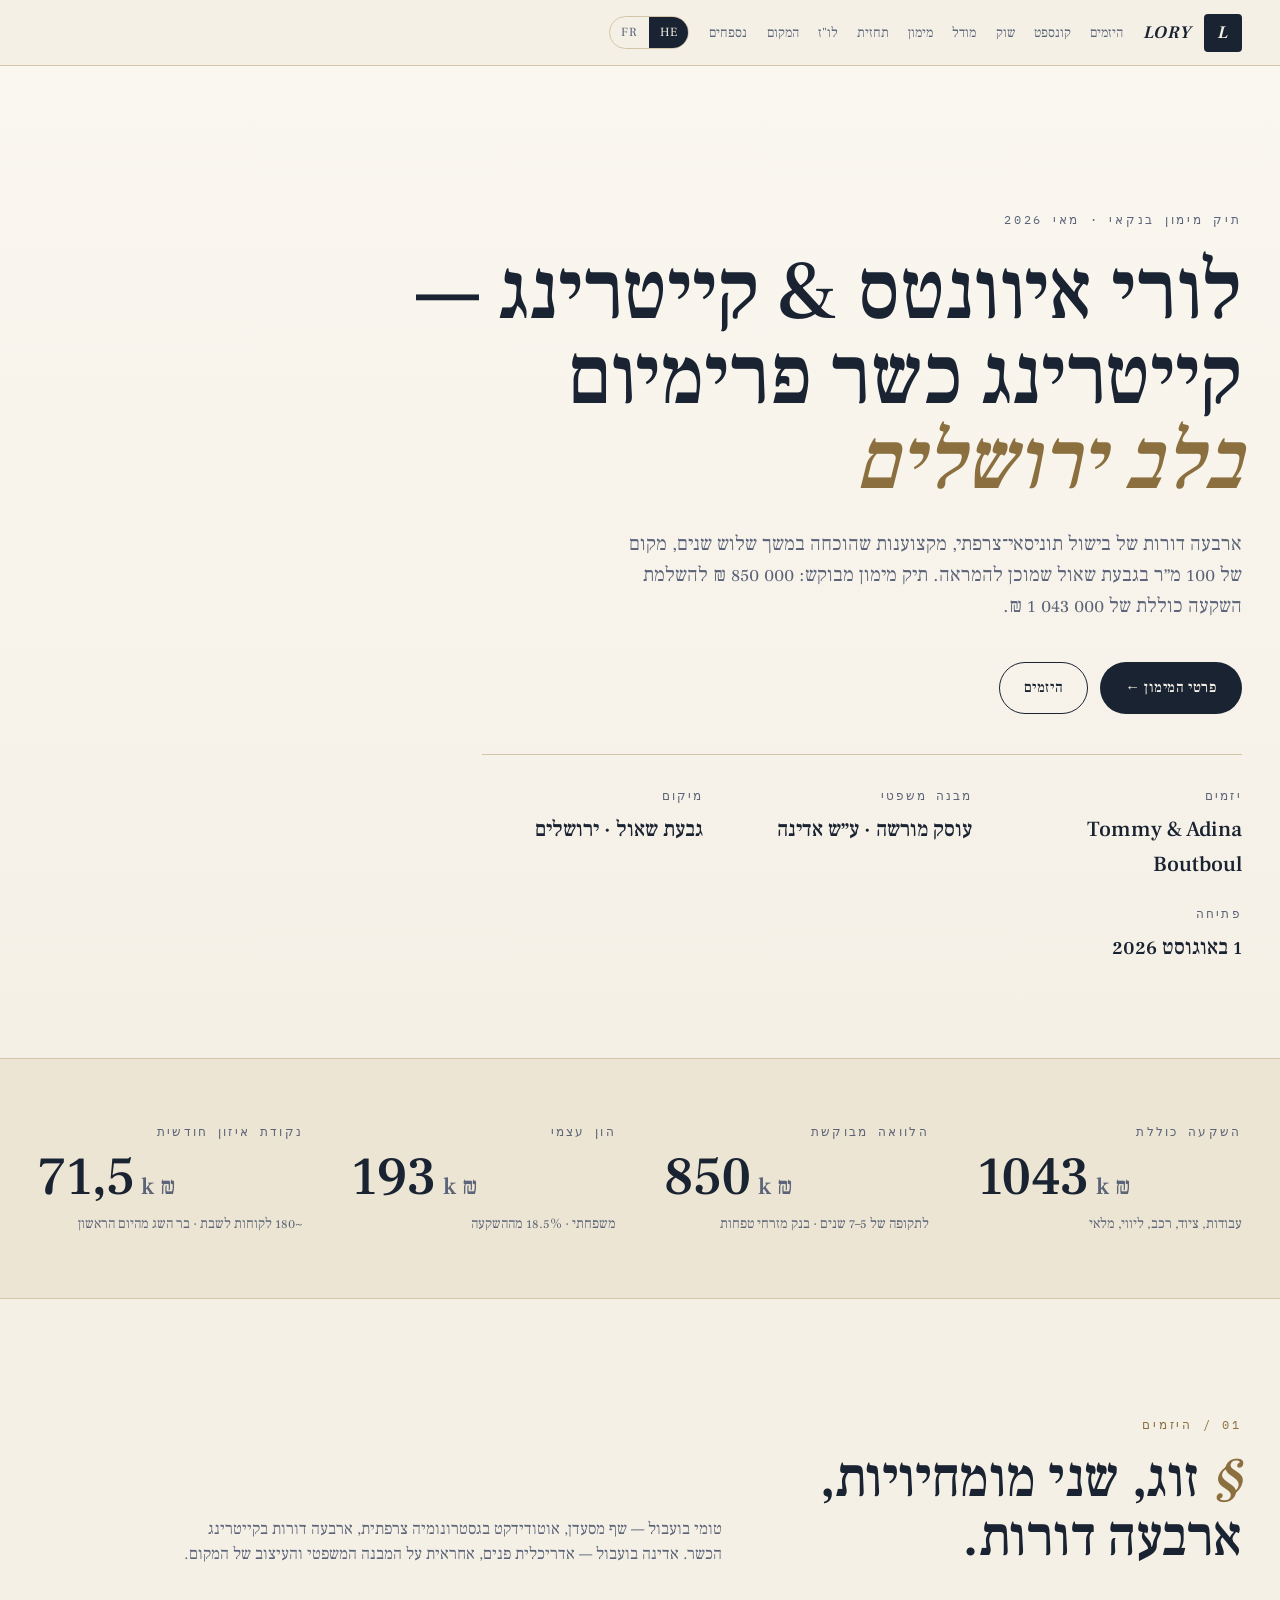
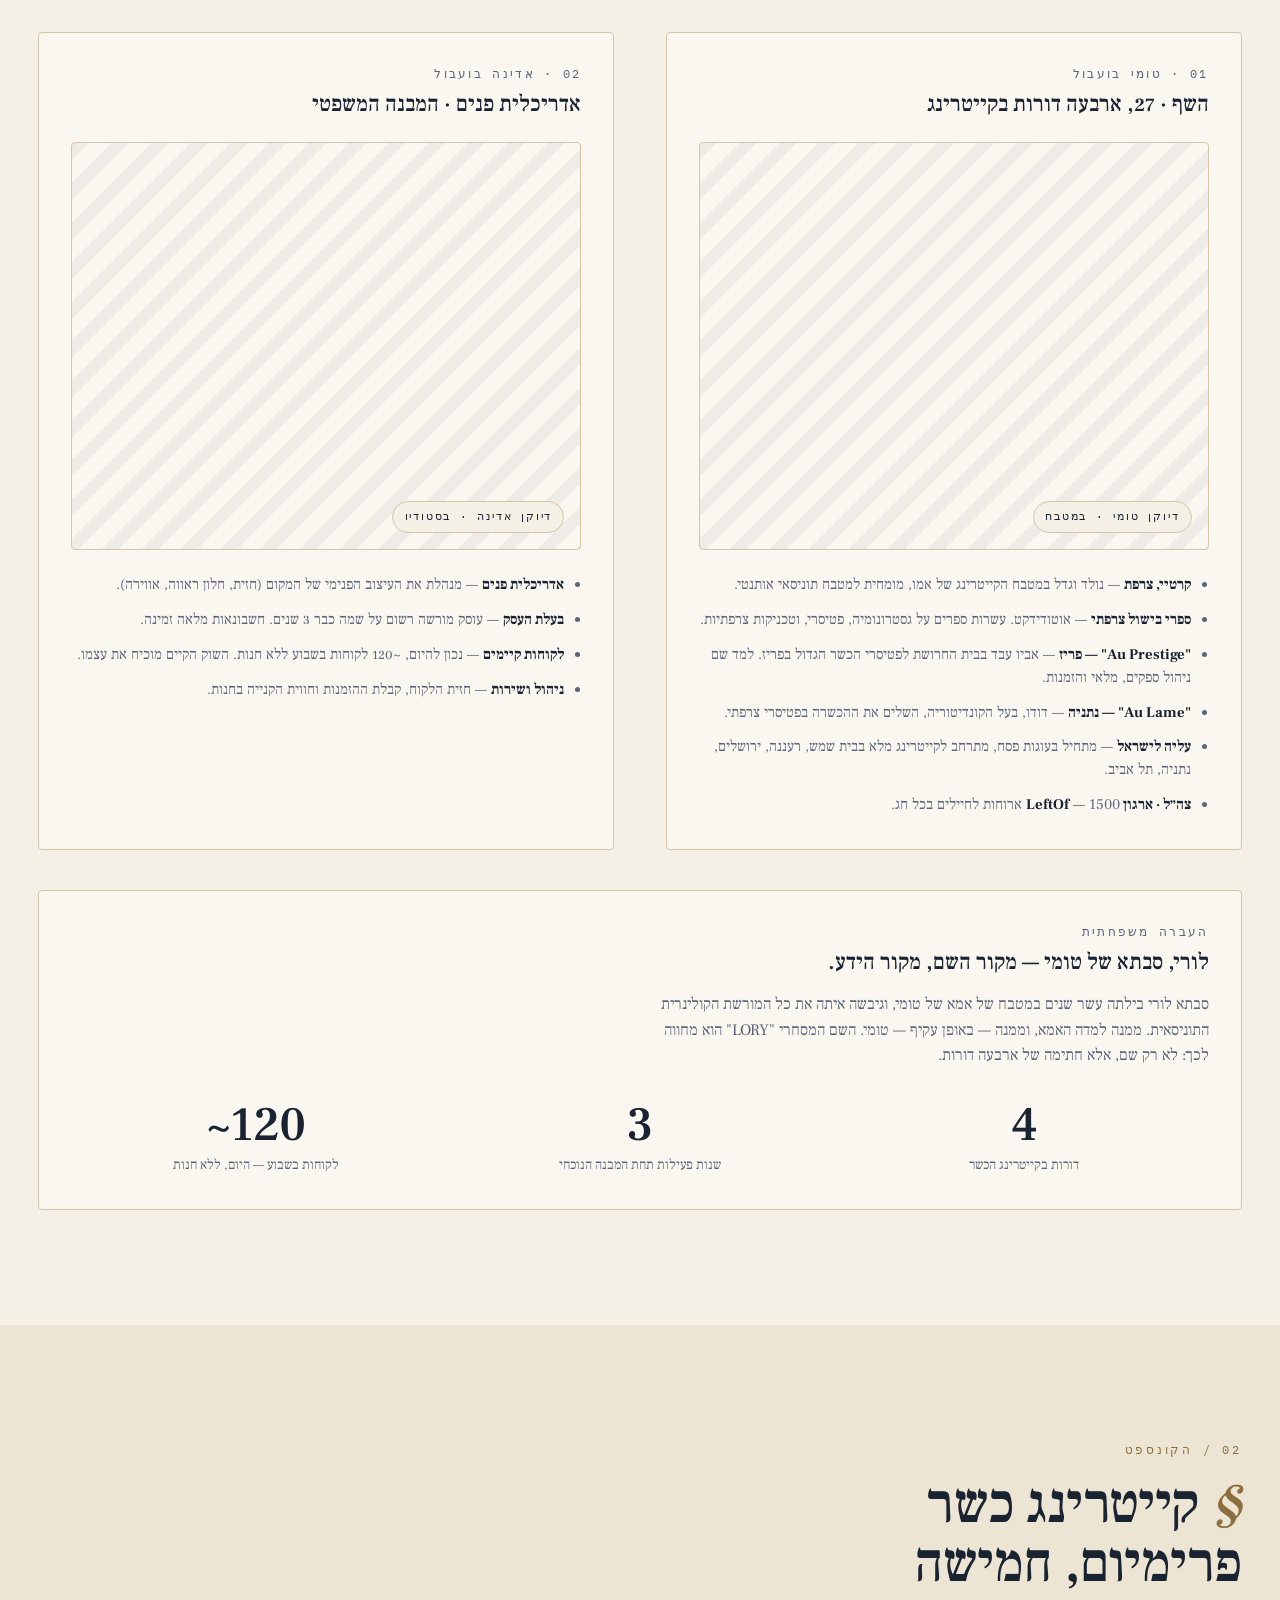
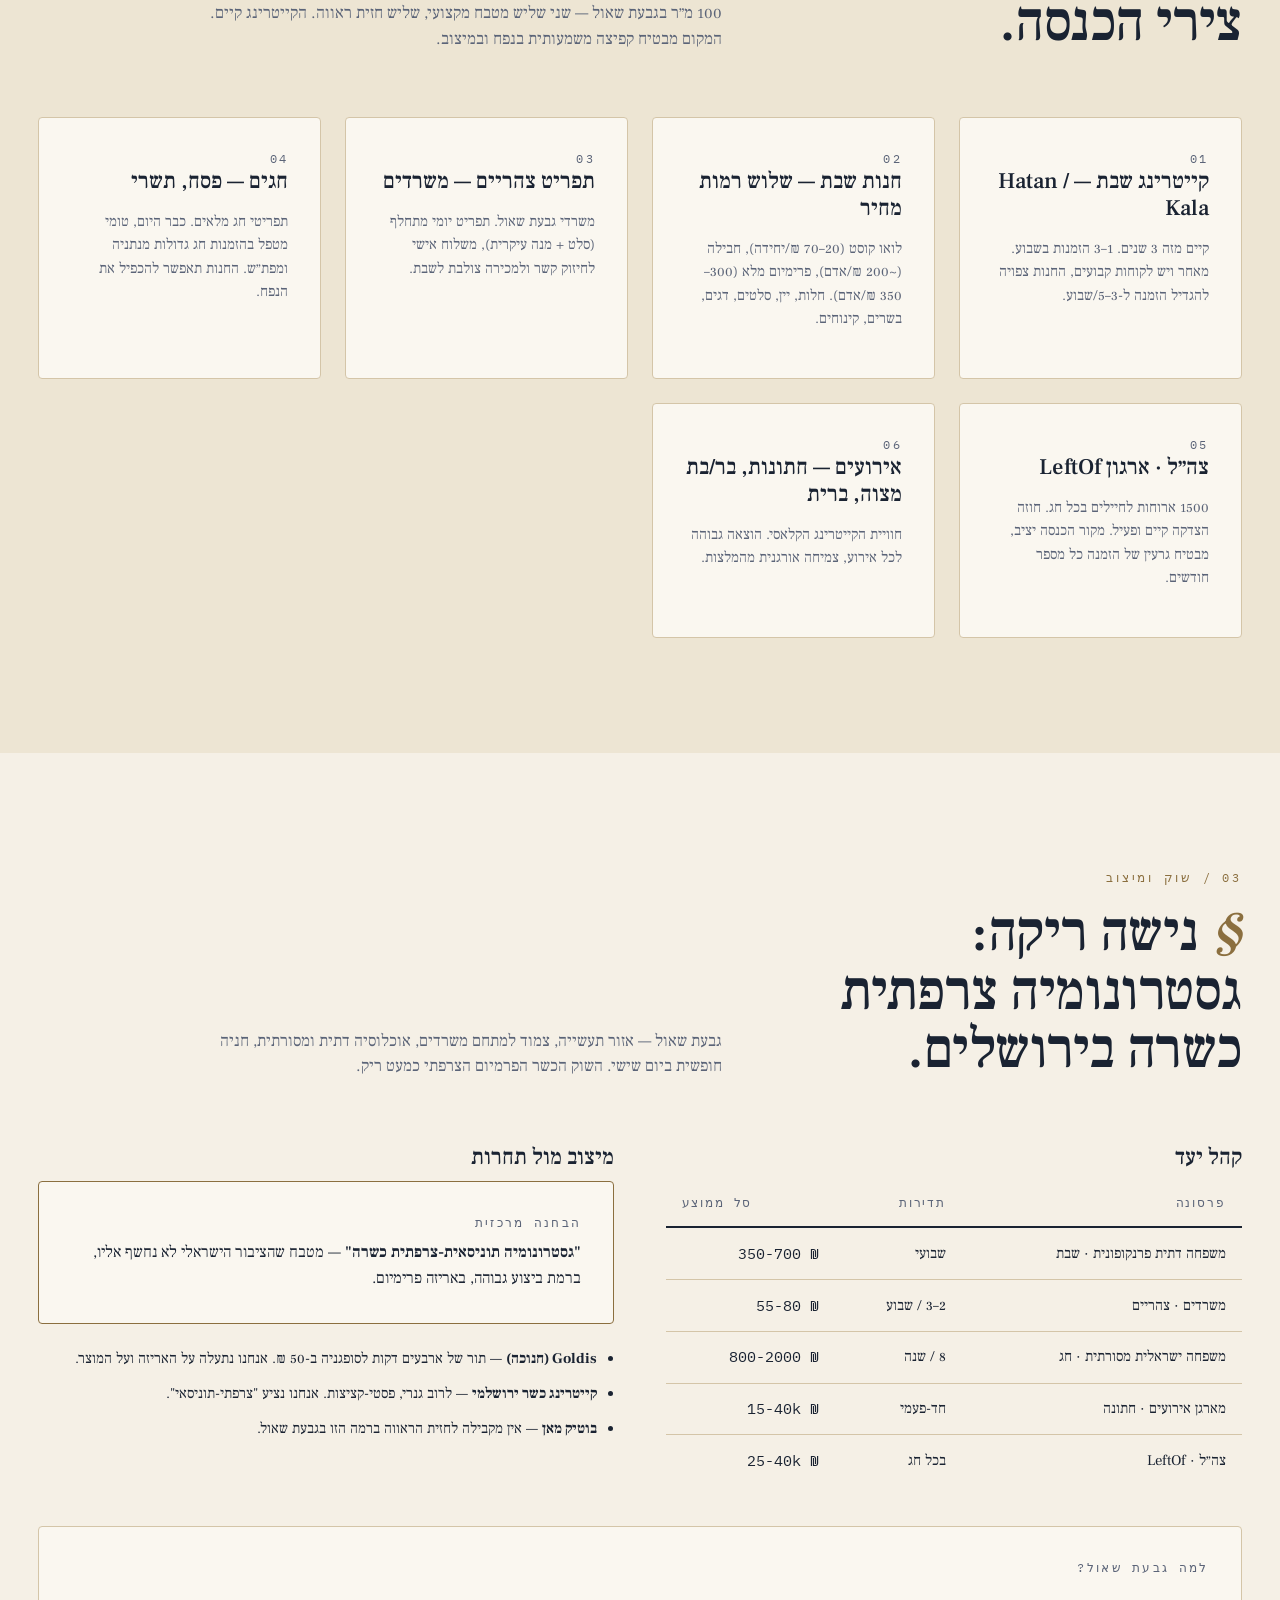
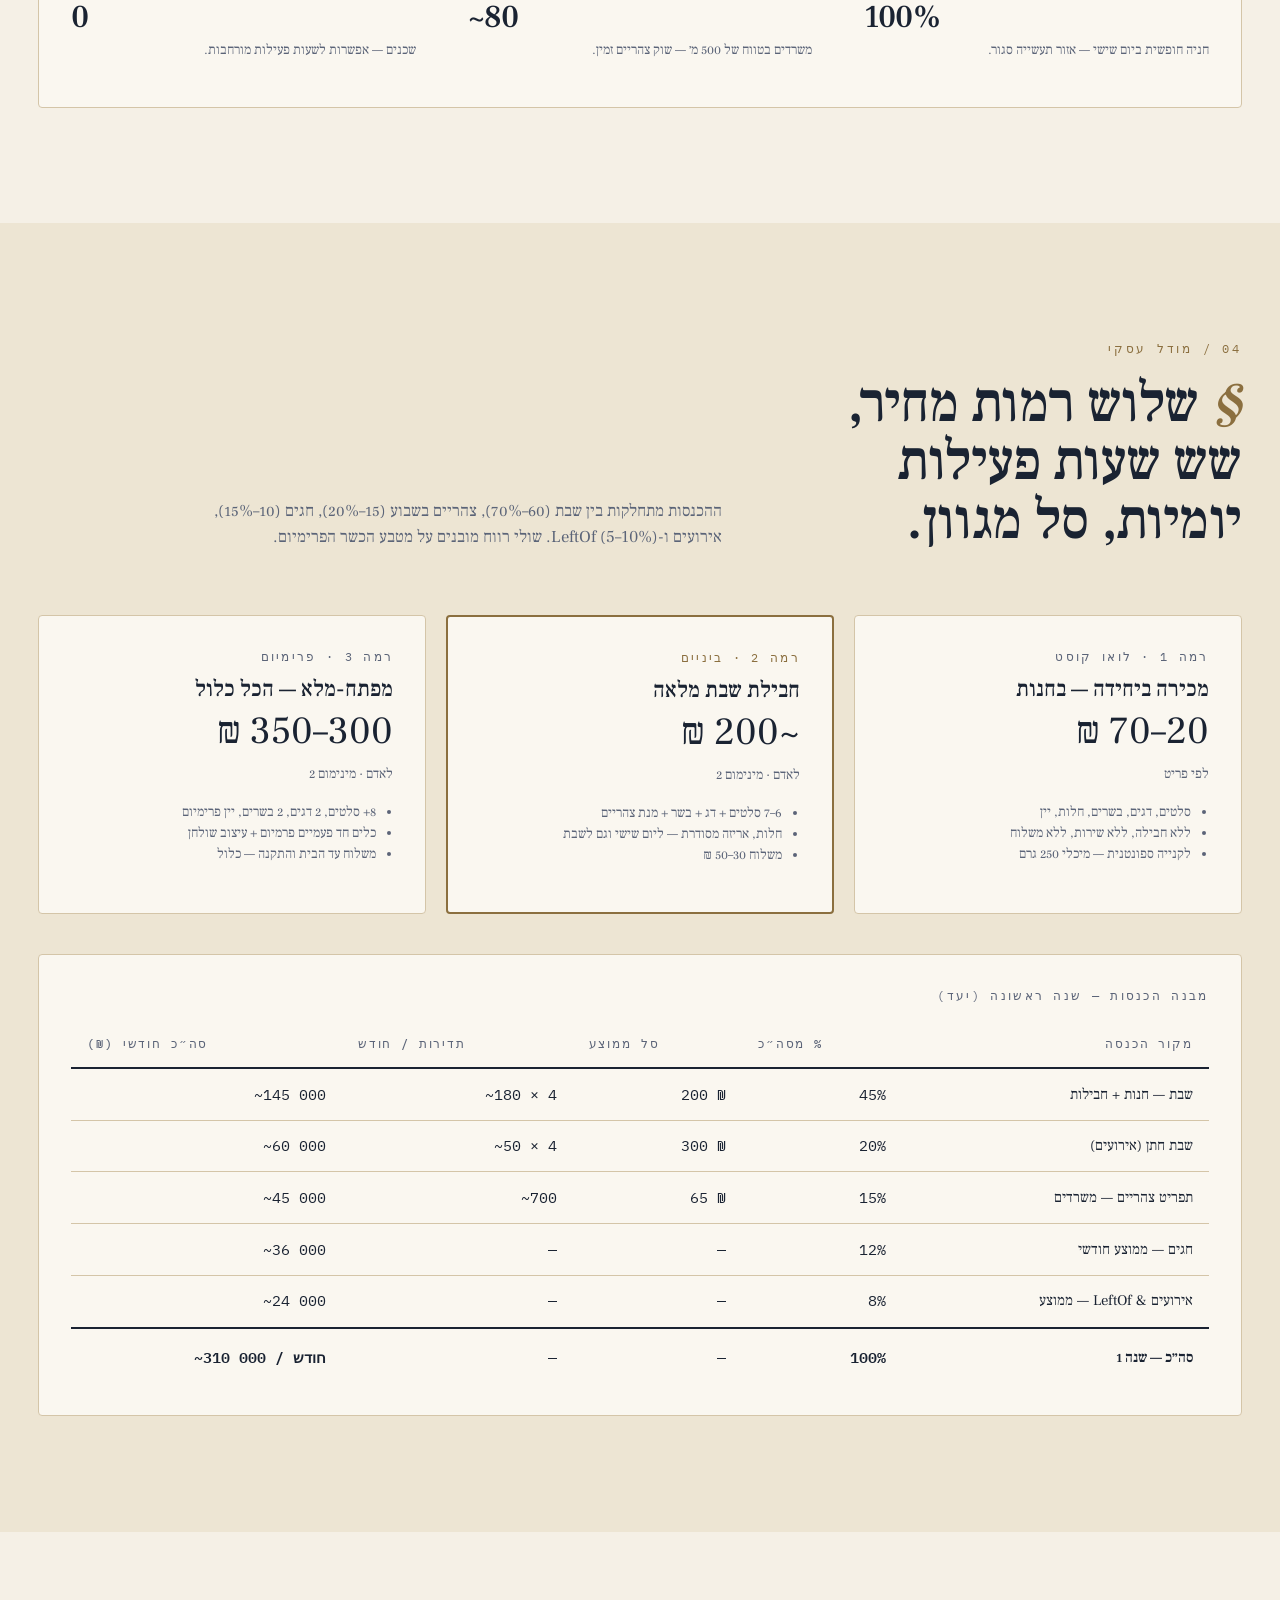
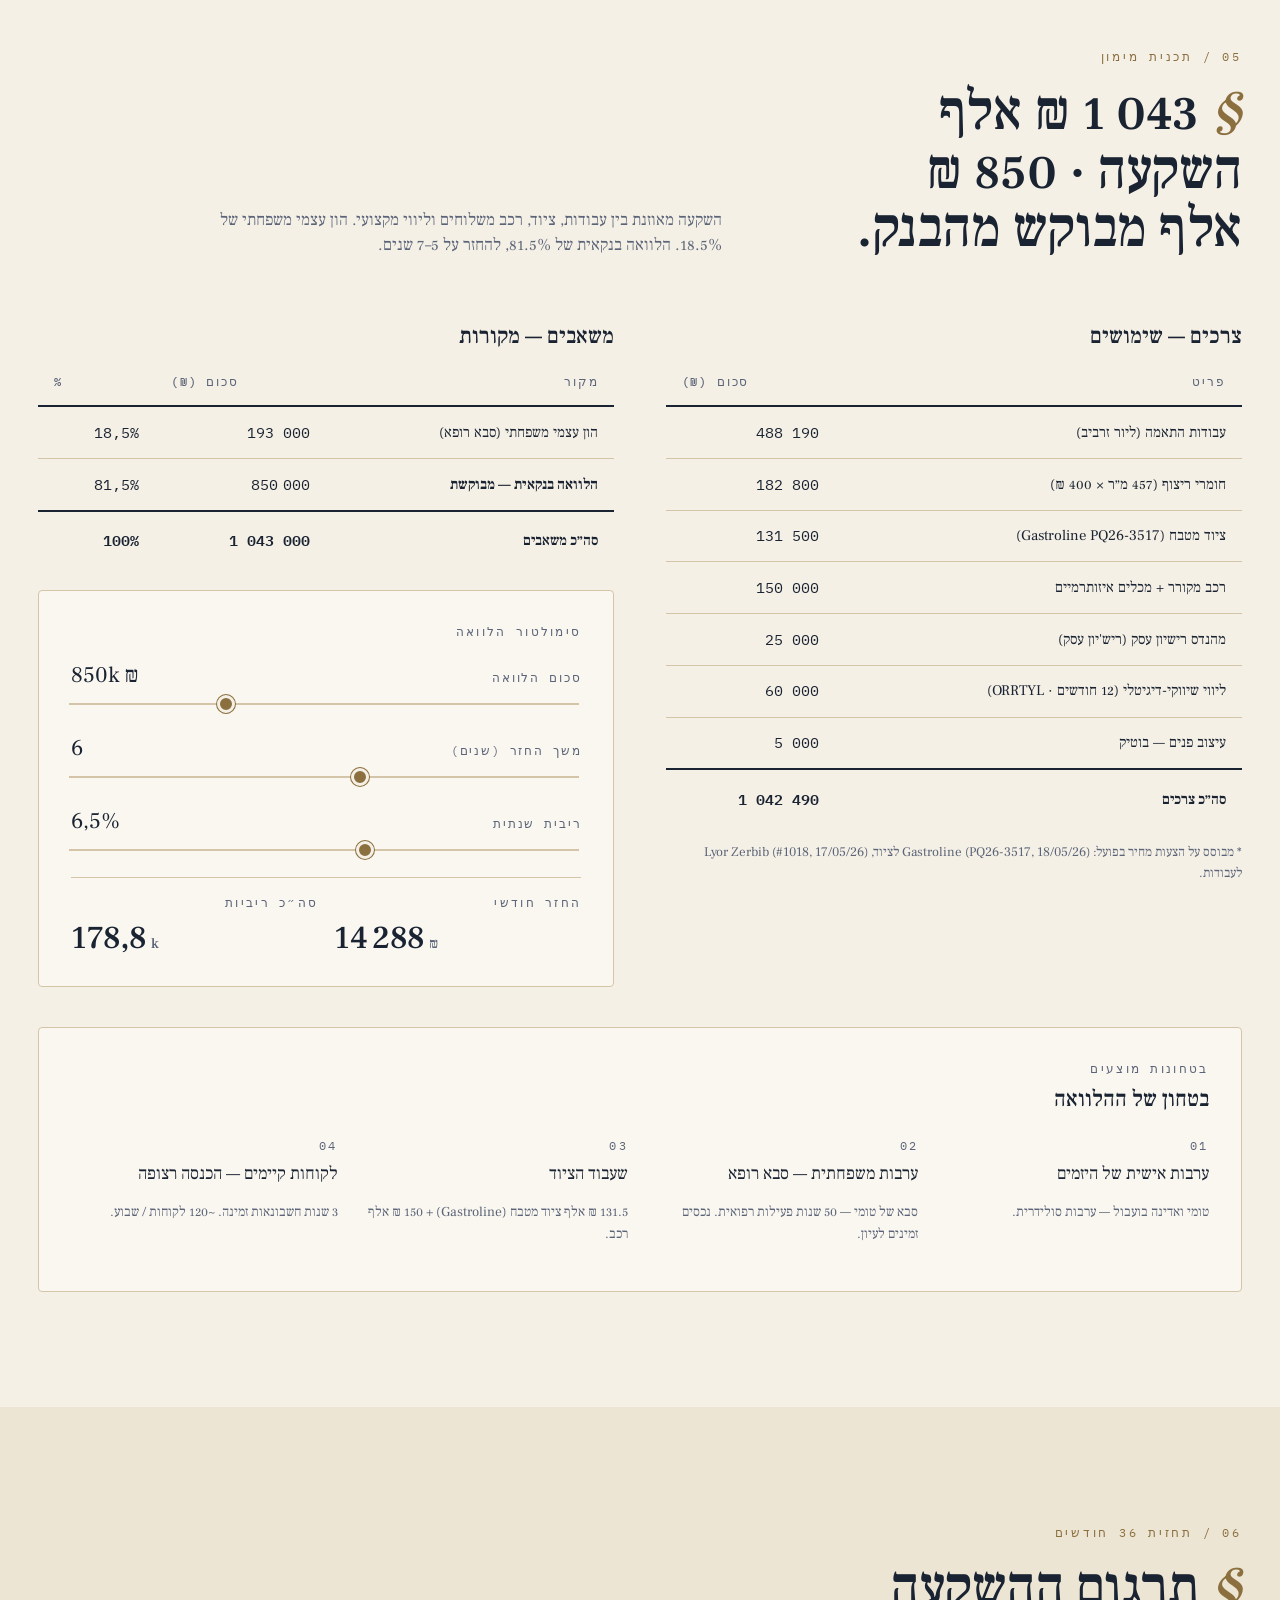
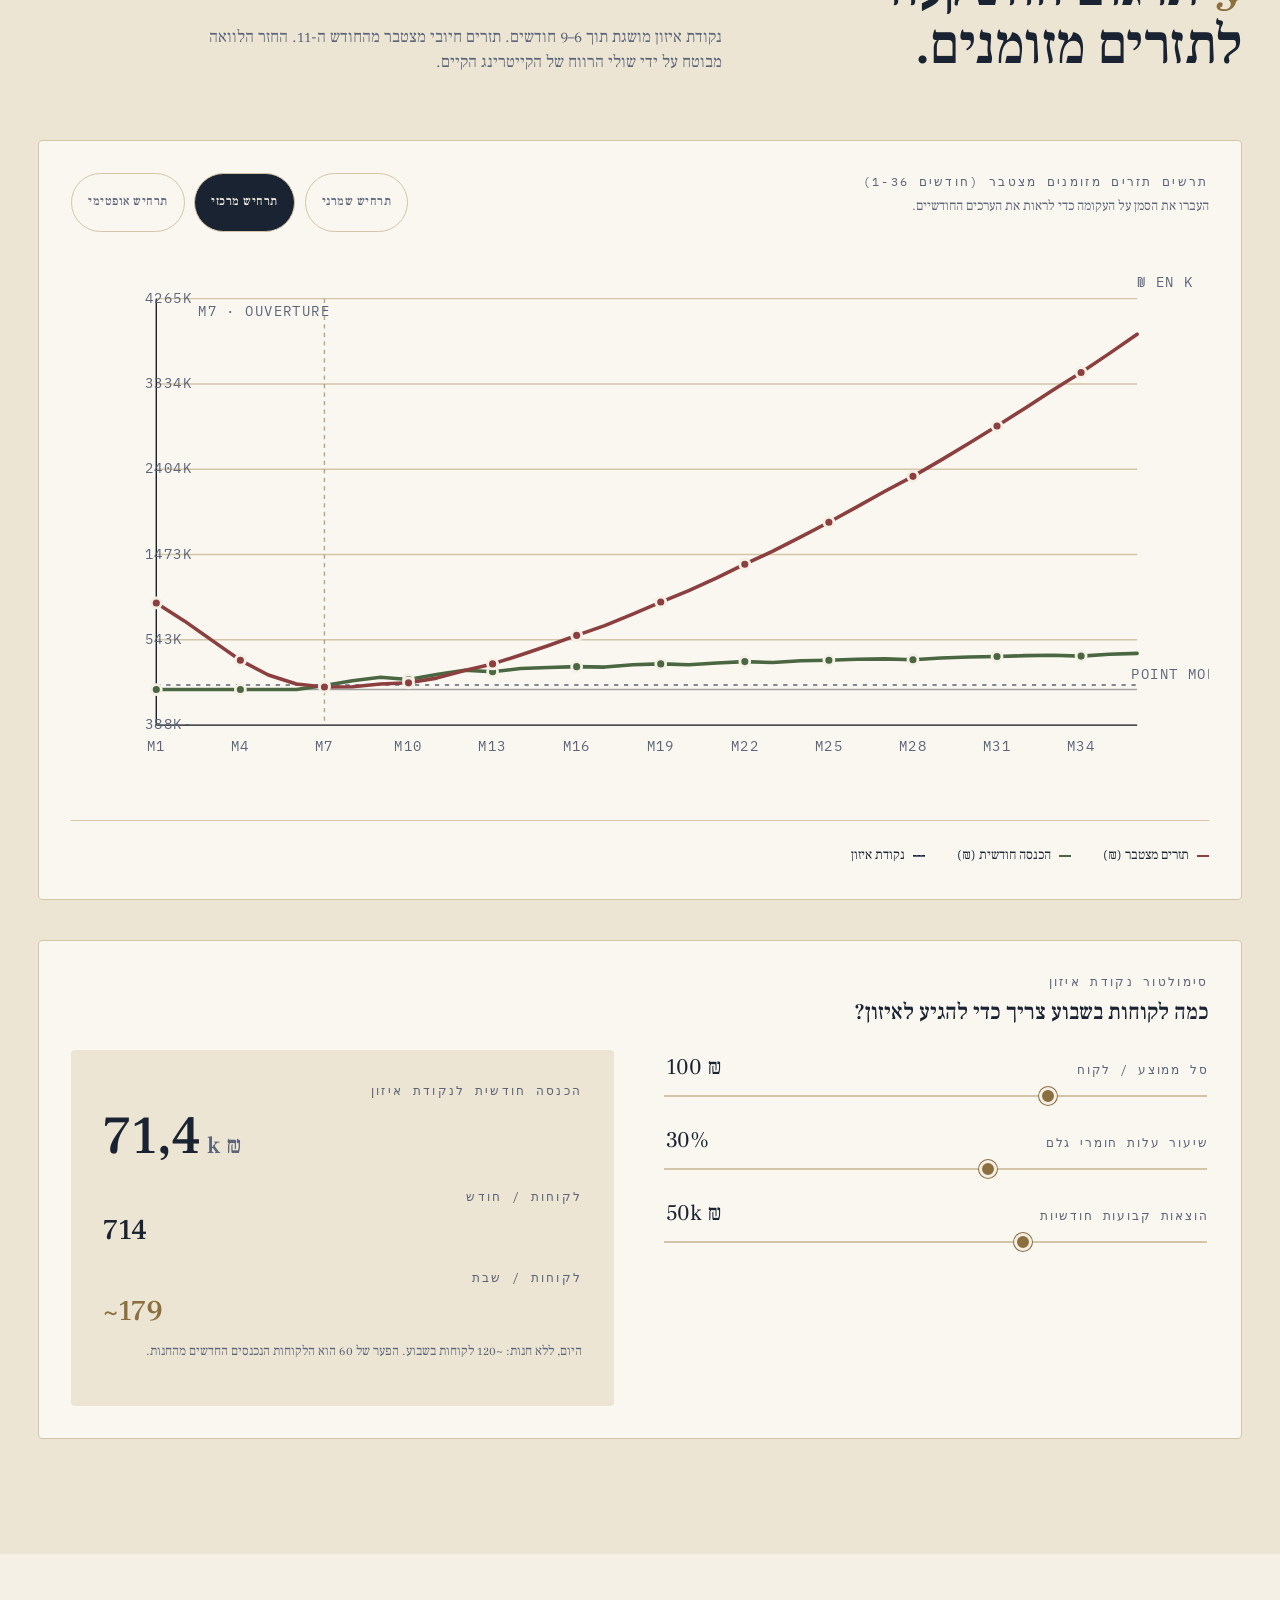
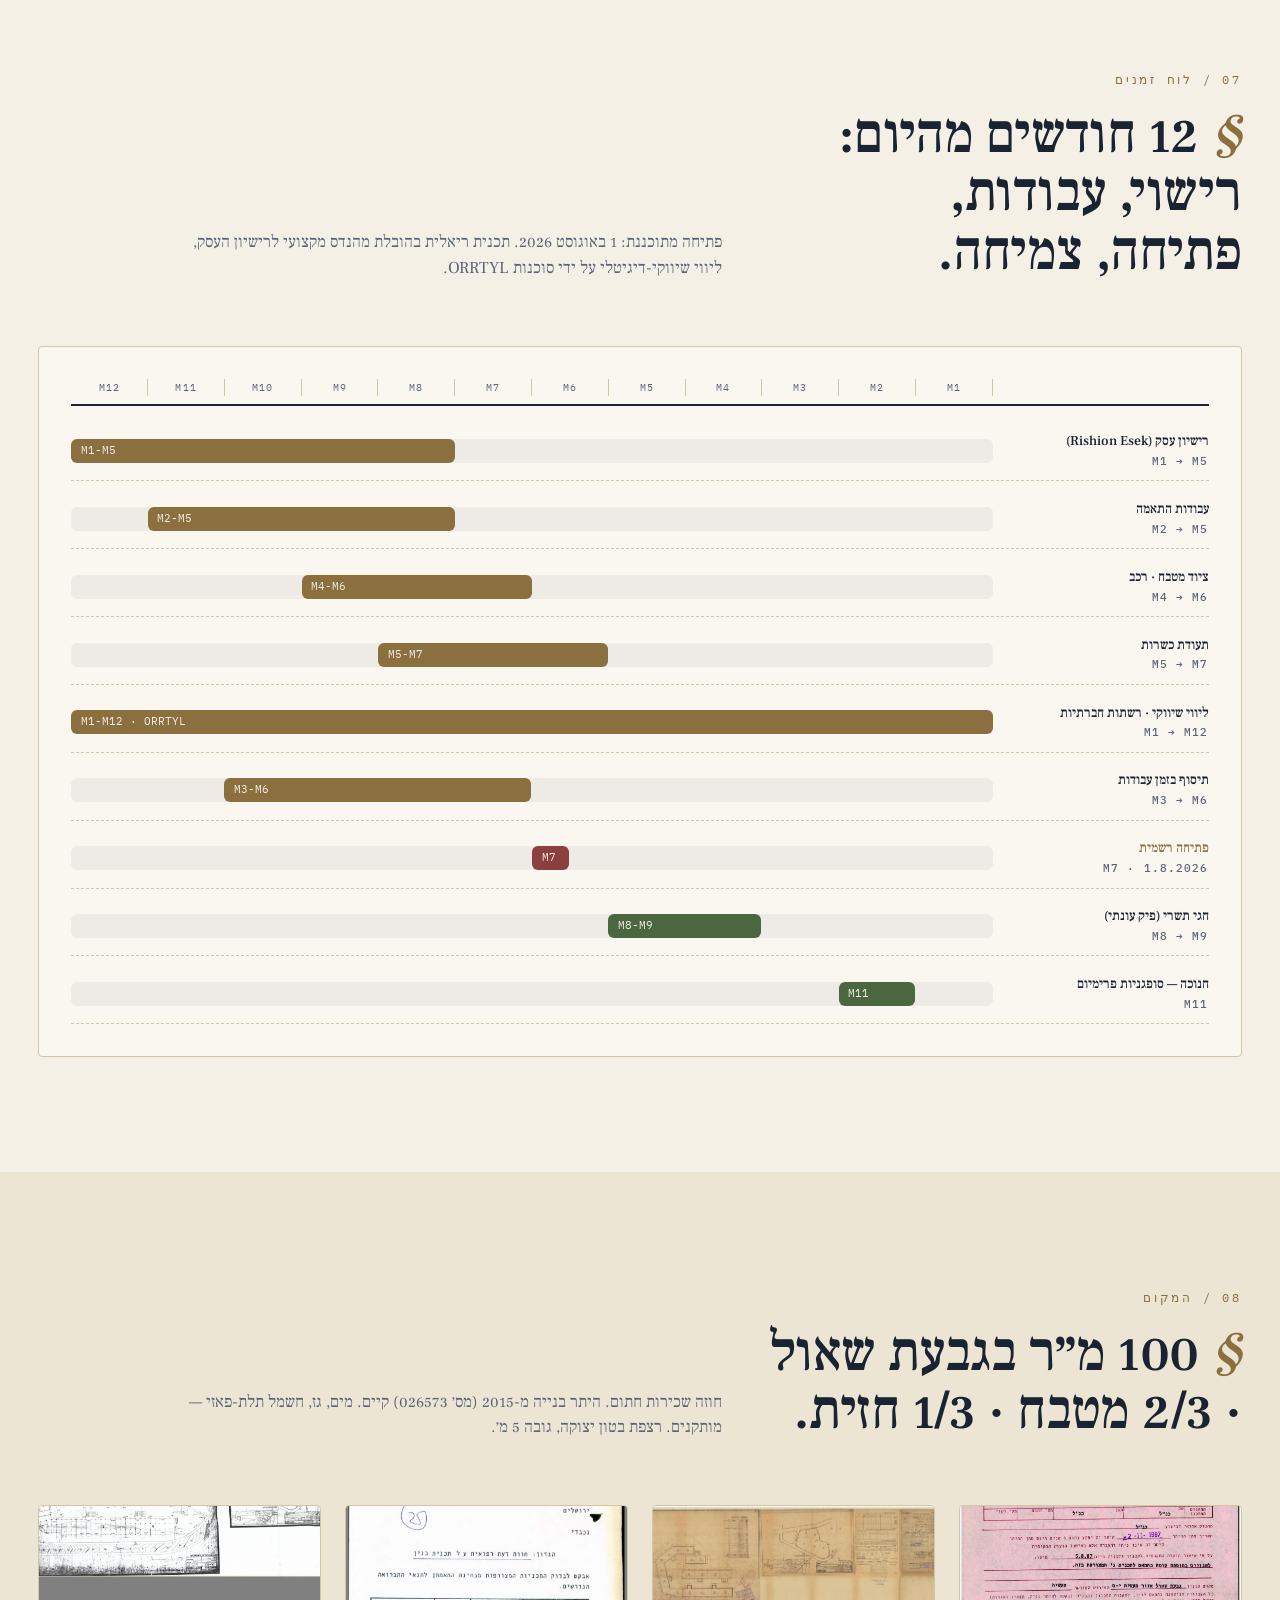
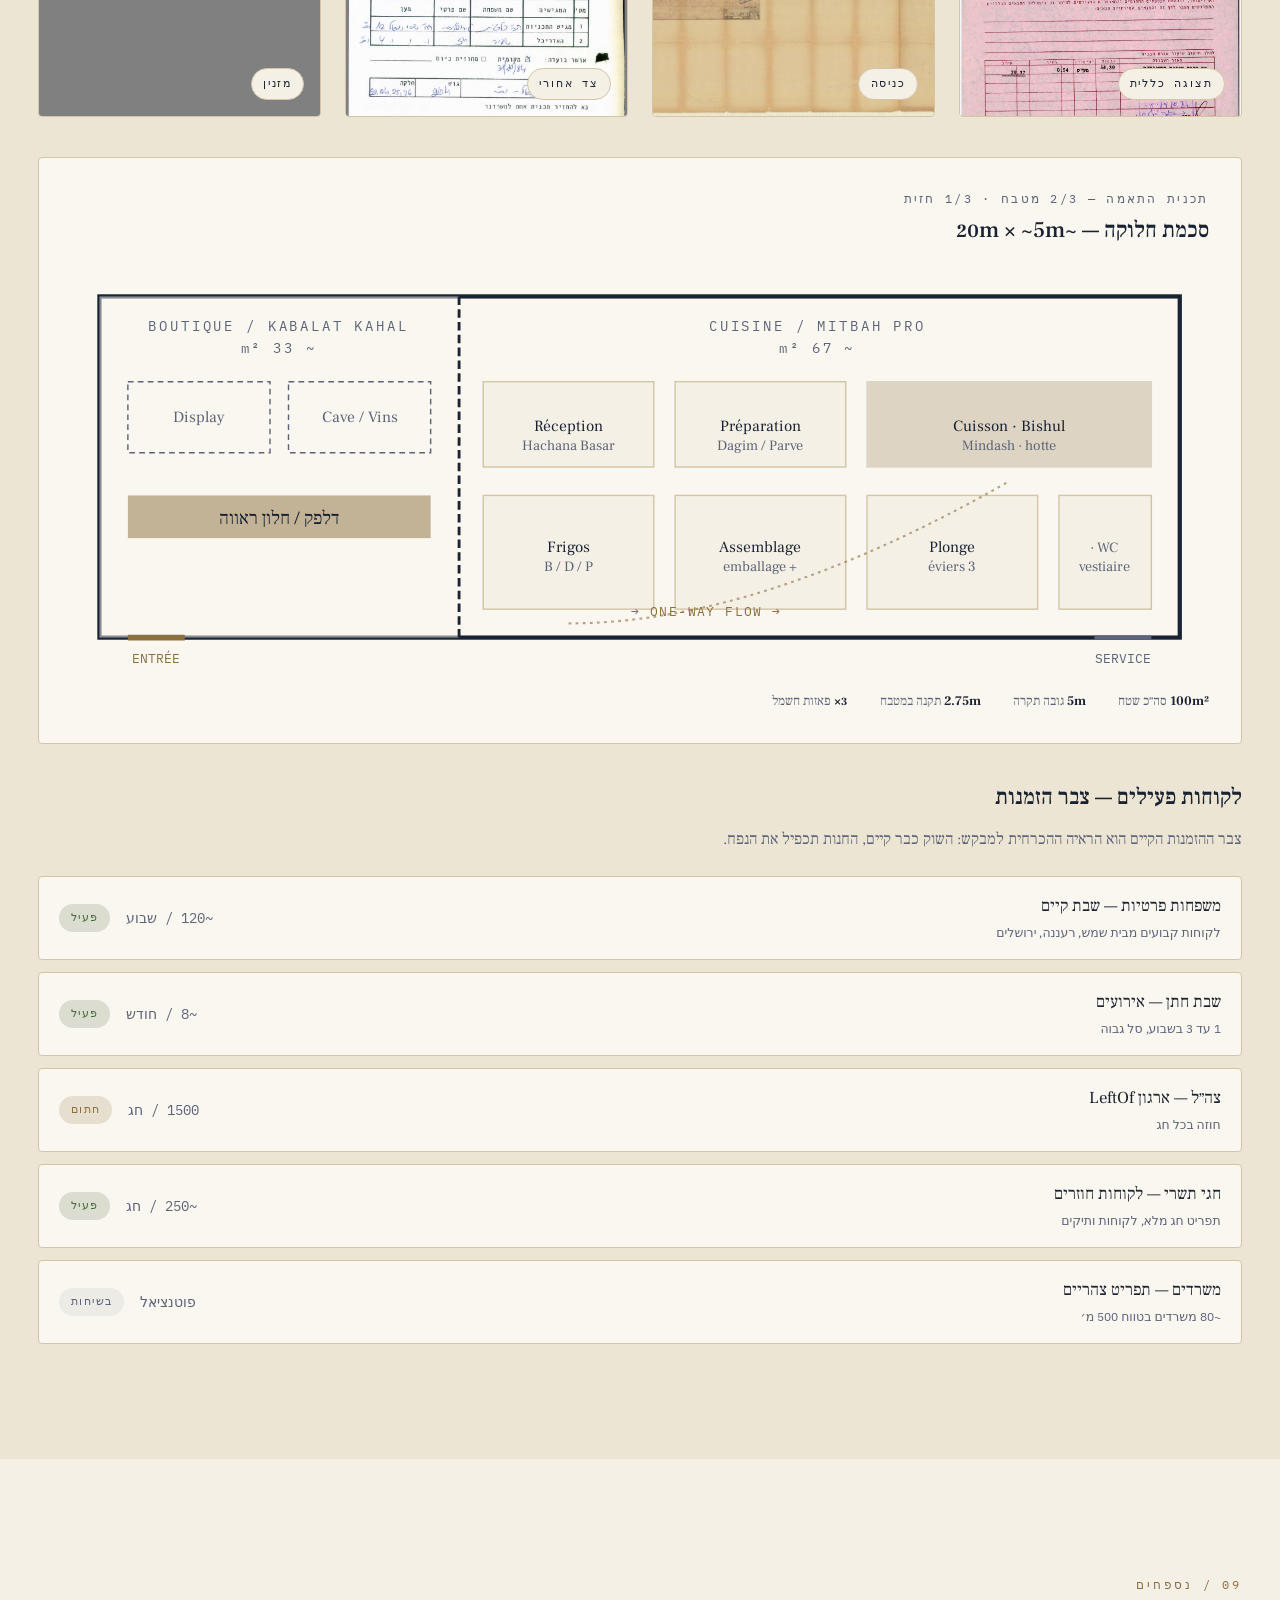
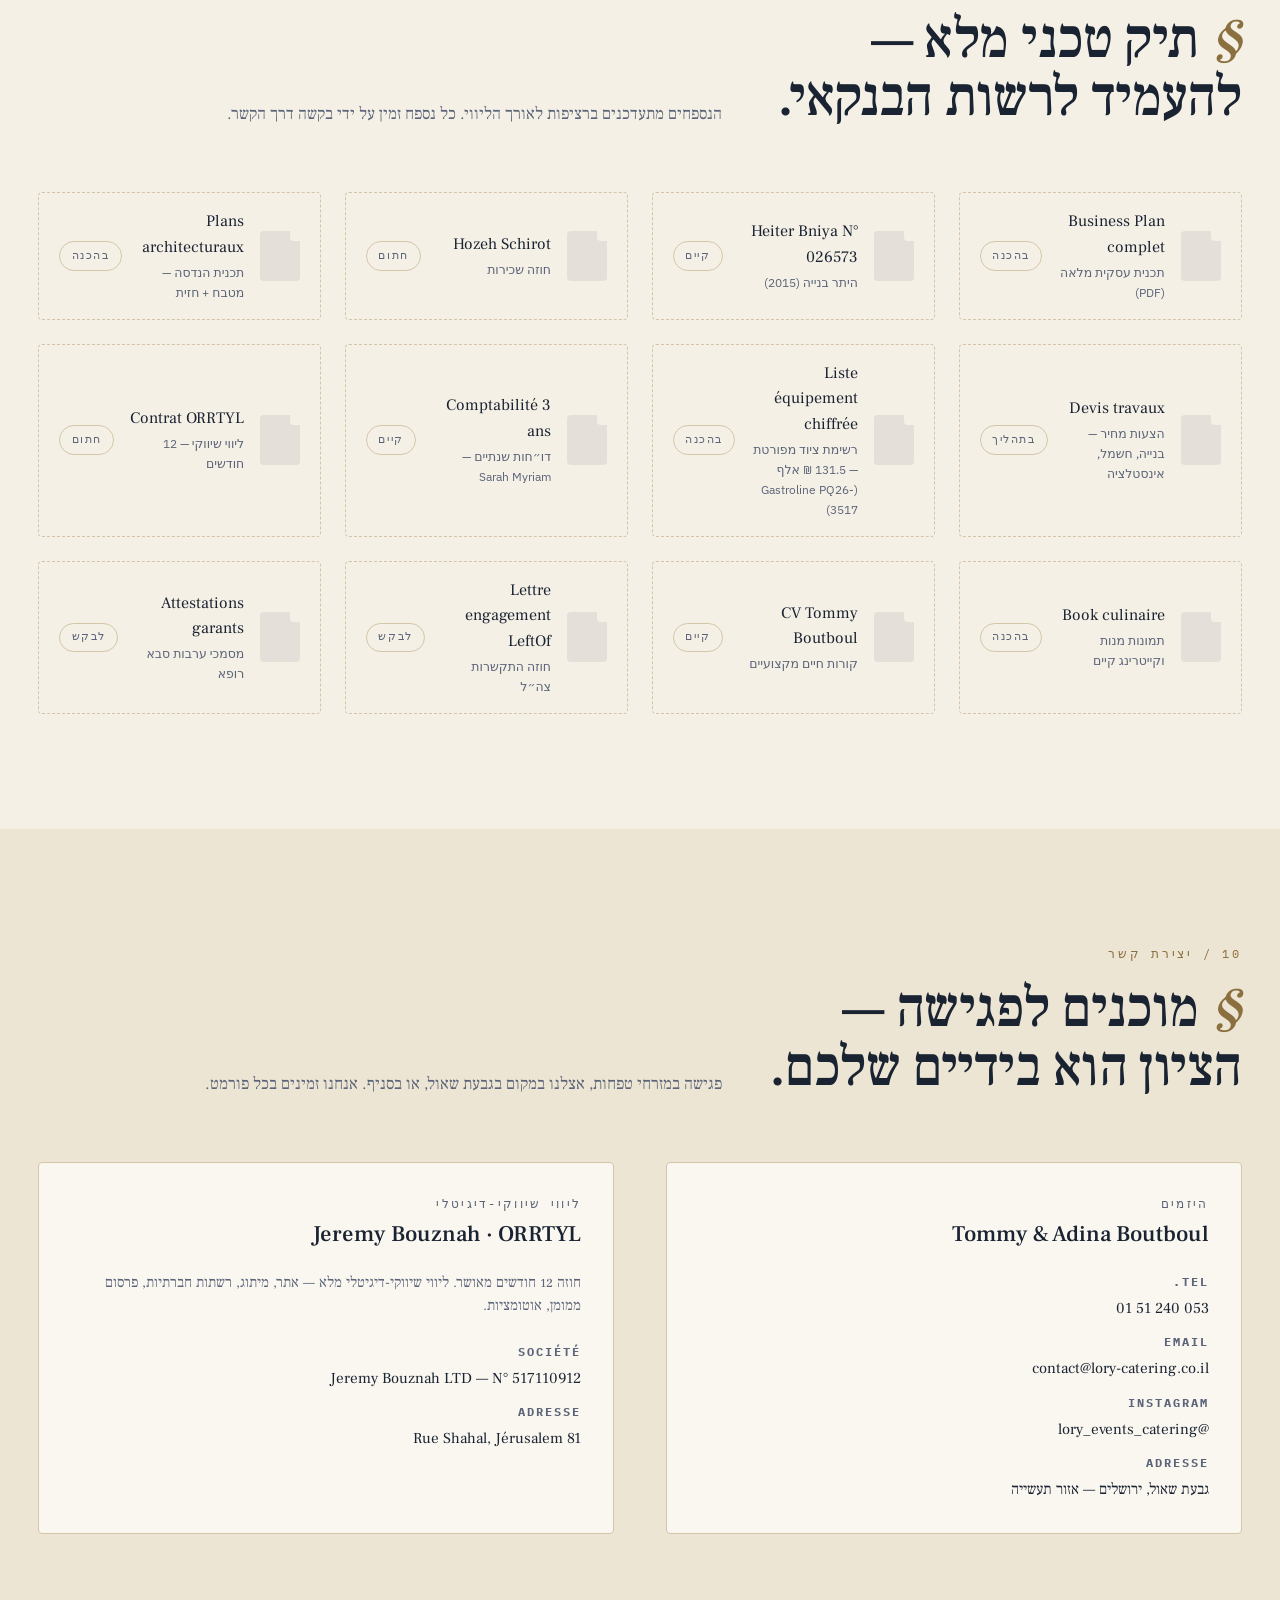
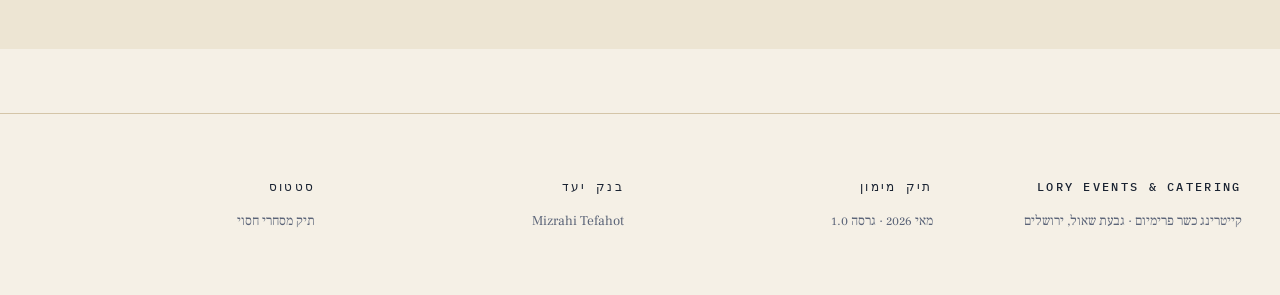
==== commit b92b202a: "fix: corrections hébreu — בוקס→חבילה, נמפעל→המפעל, noms plats en hébreu, card bar mitsva séparée - R" ====
--- a/site banquier/index.html
+++ b/site banquier/index.html
@@ -206,7 +206,7 @@
       <article class="card">
         <div class="eyebrow">02</div>
         <h3 class="subtitle"><span class="he">חנות שבת — שלוש רמות מחיר</span><span class="fr">Boutique Shabbat — 3 niveaux</span></h3>
-        <p class="muted" style="font-size:0.92rem;"><span class="he">לואו קוסט (20–70 ₪/יחידה), בוקס (~200 ₪/אדם), פרימיום מלא (300–350 ₪/אדם). חלות, יין, סלטים, דגים, בשרים, קינוחים.</span><span class="fr">Low-cost à l'unité (20-70 NIS), box milieu de gamme (~200 NIS/pers), haut de gamme clé en main (300-350 NIS/pers). Halot, vin, salades, poissons, viandes, desserts.</span></p>
+        <p class="muted" style="font-size:0.92rem;"><span class="he">לואו קוסט (20–70 ₪/יחידה), חבילה (~200 ₪/אדם), פרימיום מלא (300–350 ₪/אדם). חלות, יין, סלטים, דגים, בשרים, קינוחים.</span><span class="fr">Low-cost à l'unité (20-70 NIS), box milieu de gamme (~200 NIS/pers), haut de gamme clé en main (300-350 NIS/pers). Halot, vin, salades, poissons, viandes, desserts.</span></p>
       </article>
       <article class="card">
         <div class="eyebrow">03</div>
@@ -319,14 +319,14 @@
         <p class="muted" style="font-size:0.85rem;"><span class="he">לפי פריט</span><span class="fr">par item</span></p>
         <ul style="font-size:0.85rem; color: var(--ink-soft); padding-inline-start: 1.1rem; margin-top: 1rem; line-height: 1.55;">
           <li><span class="he">סלטים, דגים, בשרים, חלות, יין</span><span class="fr">Salades, poissons, viandes, halot, vin</span></li>
-          <li><span class="he">ללא בוקס, ללא שירות, ללא משלוח</span><span class="fr">Sans box, sans service, sans livraison</span></li>
+          <li><span class="he">ללא חבילה, ללא שירות, ללא משלוח</span><span class="fr">Sans box, sans service, sans livraison</span></li>
           <li><span class="he">לקנייה ספונטנית — מיכלי 250 גרם</span><span class="fr">Achat spontané — barquettes 250g</span></li>
         </ul>
       </article>
 
       <article class="card" style="border-color: var(--accent); border-width: 2px;">
         <div class="eyebrow" style="color: var(--accent);"><span class="he">רמה 2 · ביניים</span><span class="fr">Niveau 2 · Milieu de gamme</span></div>
-        <h3 class="subtitle" style="margin: 0.6rem 0;"><span class="he">בוקס שבת מלא</span><span class="fr">Box Shabbat complète</span></h3>
+        <h3 class="subtitle" style="margin: 0.6rem 0;"><span class="he">חבילת שבת מלאה</span><span class="fr">Box Shabbat complète</span></h3>
         <p style="font-family: var(--font-display); font-size: 2.4rem; line-height: 1; margin: 0.5rem 0 0.25rem;">~200 ₪</p>
         <p class="muted" style="font-size:0.85rem;"><span class="he">לאדם · מינימום 2</span><span class="fr">par personne · min. 2</span></p>
         <ul style="font-size:0.85rem; color: var(--ink-soft); padding-inline-start: 1.1rem; margin-top: 1rem; line-height: 1.55;">
@@ -363,7 +363,7 @@
           </tr>
         </thead>
         <tbody>
-          <tr><td><span class="he">שבת — חנות + בוקסים</span><span class="fr">Shabbat — boutique + boxes</span></td><td class="num">45%</td><td class="num">200 ₪</td><td class="num">~180 × 4</td><td class="num">~145 000</td></tr>
+          <tr><td><span class="he">שבת — חנות + חבילות</span><span class="fr">Shabbat — boutique + boxes</span></td><td class="num">45%</td><td class="num">200 ₪</td><td class="num">~180 × 4</td><td class="num">~145 000</td></tr>
           <tr><td><span class="he">שבת חתן (אירועים)</span><span class="fr">Shabbat Hatan</span></td><td class="num">20%</td><td class="num">300 ₪</td><td class="num">~50 × 4</td><td class="num">~60 000</td></tr>
           <tr><td><span class="he">תפריט צהריים — משרדים</span><span class="fr">Midi bureaux</span></td><td class="num">15%</td><td class="num">65 ₪</td><td class="num">~700</td><td class="num">~45 000</td></tr>
           <tr><td><span class="he">חגים — ממוצע חודשי</span><span class="fr">Fêtes — moyenne mensuelle</span></td><td class="num">12%</td><td class="num">—</td><td class="num">—</td><td class="num">~36 000</td></tr>
